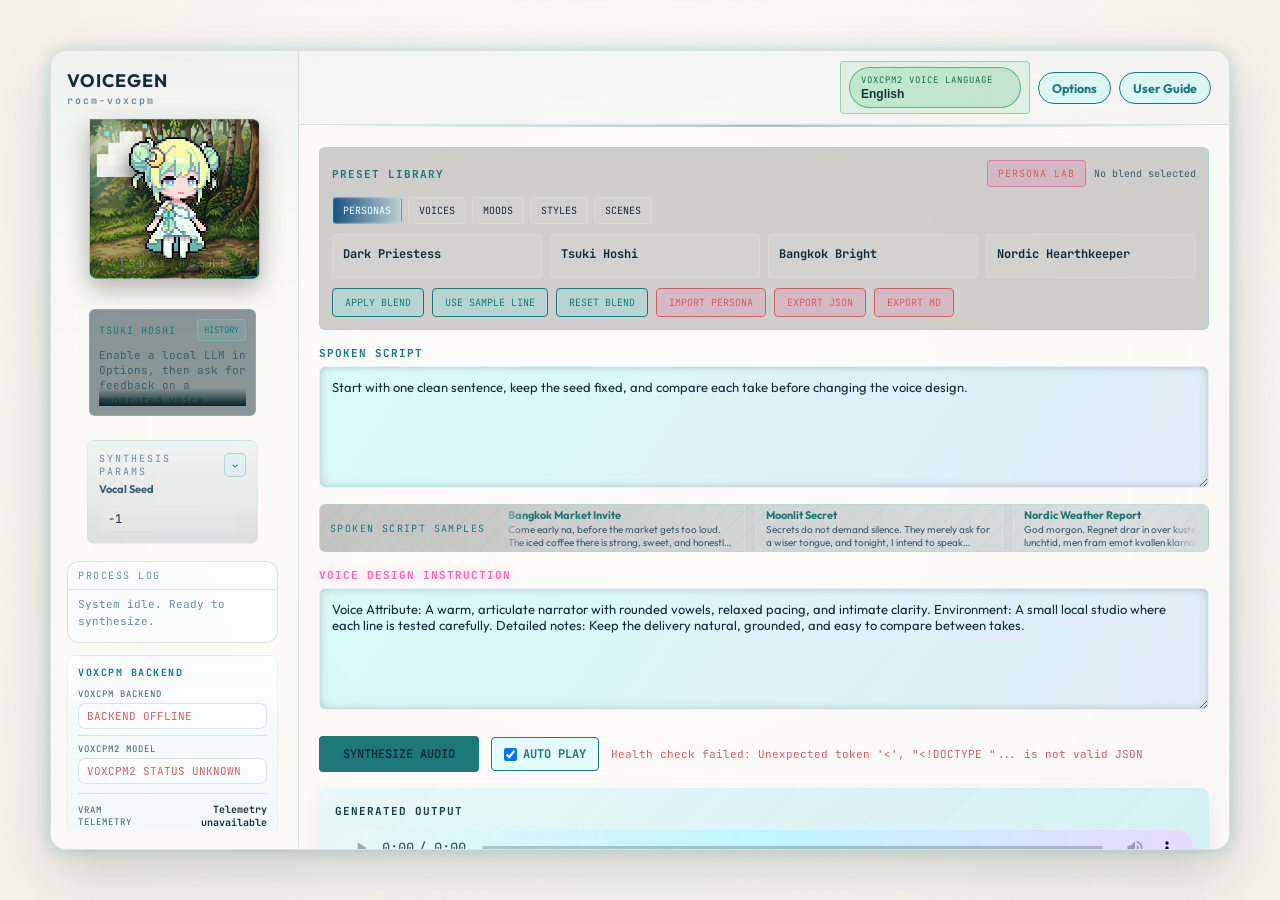
==== app/index.html @ 6ed49267 "Set VoiceGen timesteps default to eight" ====
<!DOCTYPE html>
<html lang="en">
<head>
  <meta charset="UTF-8" />
  <meta name="viewport" content="width=device-width, initial-scale=1.0" />
  <title>VoiceGen (rocm-voxcpm)</title>
  <meta name="description" content="ROCm-powered VoxCPM2 voice generation for AMD GPU users." />
  <script>
    if (window.location.protocol === 'file:') {
      document.documentElement.dataset.voicegenDirectFile = 'true';
    }
  </script>
  <link rel="icon" type="image/png" href="_frontend/assets/img/waifuvoice-favicon.png" />
  <link rel="stylesheet" href="_frontend/css/css/design-system.css" />
  <link rel="stylesheet" href="_frontend/css/css/shape-library.css" />
  <link rel="stylesheet" href="_frontend/css/css/cockpit.css" />
  <style>
    /* Specific tweaks for Voice Forge layout inside Cockpit */
    .browser-preview-warning {
      display: none;
      position: fixed;
      top: 16px;
      left: 50%;
      z-index: 10000;
      width: min(620px, calc(100vw - 32px));
      transform: translateX(-50%);
      border: 1px solid #31c7da;
      border-radius: 6px;
      background: rgba(247, 253, 255, 0.97);
      box-shadow: 0 16px 40px rgba(24, 51, 58, 0.22);
      color: #18333a;
      padding: 16px 18px;
      font-family: var(--font-body);
    }
    html[data-voicegen-direct-file="true"] .browser-preview-warning { display: block; }
    .browser-preview-warning .preview-label {
      color: #147790;
      font-family: var(--font-mono);
      font-size: 11px;
      font-weight: 700;
      letter-spacing: 1px;
      text-transform: uppercase;
    }
    .browser-preview-warning h1 { margin: 5px 0 7px; font-size: 20px; letter-spacing: 0; }
    .browser-preview-warning p { margin: 0; font-size: 13px; line-height: 1.5; }
    .browser-preview-warning code {
      display: block;
      margin-top: 10px;
      border: 1px solid #b8dfe4;
      border-radius: 4px;
      background: #e7f5f7;
      color: #18333a;
      padding: 9px 10px;
      font-family: var(--font-mono);
      overflow-wrap: anywhere;
    }
    .chat-feed { padding: 20px; display: flex; flex-direction: column; gap: 16px; overflow-y: auto; flex: 1; }
    .input-group { display: flex; flex-direction: column; gap: 6px; }
    .input-group label { color: var(--accent-cyan); font-family: var(--font-mono); font-size: 11px; text-transform: uppercase; font-weight: bold; letter-spacing: 1px;}
    @keyframes rgbSparkle {
      0% { background-position: 0% 50%; }
      50% { background-position: 100% 50%; }
      100% { background-position: 0% 50%; }
    }
    
    .input-group textarea, .input-group input[type="text"], input[type="file"], .top-select {
      background: linear-gradient(124deg, rgba(0,255,255,0.14), rgba(81,121,255,0.14), rgba(178,95,255,0.14), rgba(0,210,170,0.12));
      background-size: 400% 400%;
      animation: rgbSparkle 20s ease infinite;
      border: 1px solid rgba(255, 255, 255, 0.2);
      color: var(--text-white);
      padding: 12px;
      font-family: var(--font-body);
      font-size: 13px;
      border-radius: 6px;
      outline: none;
      resize: vertical;
      transition: all 0.3s ease;
      box-shadow: inset 0 0 10px rgba(0,0,0,0.2);
    }
    .input-group textarea:focus, .input-group input[type="text"]:focus, input[type="file"]:focus, .top-select:focus {
      border-color: rgba(255, 255, 255, 0.6);
      box-shadow: 0 0 15px rgba(178, 95, 255, 0.34), inset 0 0 10px rgba(0, 255, 255, 0.2);
      background: linear-gradient(124deg, rgba(0,255,255,0.22), rgba(81,121,255,0.22), rgba(178,95,255,0.22), rgba(0,210,170,0.2));
      background-size: 400% 400%;
    }
    .voice-design-label { color: #ff69b4 !important; text-shadow: 0 0 8px rgba(255,105,180,0.4); }
    .voice-design-input:focus { border-color: #ff69b4 !important; box-shadow: 0 0 20px rgba(255, 105, 180, 0.5) !important; }
    body.prompt-text-large #text-input,
    body.prompt-text-large #voice-input {
      font-size: 19.5px;
      line-height: 1.45;
    }
    
    .action-row { display: flex; gap: 12px; margin-top: 10px; align-items: center; }
    .action-row button {
      padding: 10px 24px; font-family: var(--font-mono); font-weight: bold; font-size: 12px;
      border-radius: 4px; cursor: pointer; transition: all 0.2s; text-transform: uppercase;
    }
    html, body {
      scrollbar-color: rgba(49, 199, 218, 0.85) rgba(255, 255, 255, 0.45);
      scrollbar-width: thin;
    }
    body::-webkit-scrollbar { width: 12px; }
    body::-webkit-scrollbar-track {
      background: rgba(255,255,255,0.45);
      border-radius: 999px;
    }
    body::-webkit-scrollbar-thumb {
      background: linear-gradient(180deg, #b8f7ff, #31c7da);
      border-radius: 999px;
      border: 0;
      box-shadow: none;
    }
    .cockpit-sidebar {
      scrollbar-color: rgba(49, 199, 218, 0.85) rgba(211, 245, 250, 0.24);
      scrollbar-width: thin;
      overflow: hidden;
    }
    .sidebar-scroll-region {
      display: flex;
      flex: 1;
      min-height: 0;
      flex-direction: column;
      gap: 12px;
      overflow-y: auto;
      padding: 2px 4px 2px 0;
      scrollbar-color: rgba(49, 199, 218, 0.85) rgba(211, 245, 250, 0.24);
      scrollbar-width: thin;
    }
    .sidebar-scroll-region::-webkit-scrollbar { width: 12px; }
    .sidebar-scroll-region::-webkit-scrollbar-track {
      background: linear-gradient(180deg, rgba(211,245,250,0.3), rgba(129,236,236,0.08));
      border-left: 1px solid rgba(129,236,236,0.18);
      border-radius: 999px;
    }
    .sidebar-scroll-region::-webkit-scrollbar-thumb {
      background: linear-gradient(180deg, #b8f7ff, #31c7da 45%, #147790);
      border: 2px solid rgba(245,253,255,0.86);
      border-radius: 999px;
      box-shadow: inset 0 0 0 1px rgba(20,119,144,0.18), 0 0 10px rgba(49,199,218,0.26);
    }
    .sidebar-scroll-region::-webkit-scrollbar-button:single-button {
      display: block;
      height: 13px;
      border-radius: 8px;
      background: linear-gradient(180deg, rgba(184,247,255,0.95), rgba(49,199,218,0.86));
      border: 1px solid rgba(20,119,144,0.24);
    }
    .sidebar-scroll-region::-webkit-scrollbar-button:single-button:vertical:decrement {
      background:
        linear-gradient(45deg, transparent 0 40%, #147790 40% 60%, transparent 60%),
        linear-gradient(180deg, rgba(184,247,255,0.95), rgba(49,199,218,0.86));
    }
    .sidebar-scroll-region::-webkit-scrollbar-button:single-button:vertical:increment {
      background:
        linear-gradient(135deg, transparent 0 40%, #147790 40% 60%, transparent 60%),
        linear-gradient(180deg, rgba(184,247,255,0.95), rgba(49,199,218,0.86));
    }
    #generate-btn { background: var(--accent-cyan); color: var(--bg-darker); border: none; }
    #generate-btn:hover { background: var(--text-white); box-shadow: 0 0 10px var(--accent-cyan); }
    #generate-btn:disabled { opacity: 0.5; cursor: not-allowed; }
    
    .clone-action {
      border-color: rgba(216, 105, 161, 0.9) !important;
      color: #be5b5b !important;
      background: #ffd8ea !important;
      opacity: 0.95;
      box-shadow: 0 0 12px rgba(240,154,199,0.1);
    }
    .clone-action:hover,
    .clone-action:focus-visible,
    .clone-action.active {
      border-color: rgba(216, 105, 161, 0.9) !important;
      color: #be5b5b !important;
      background: #ffd8ea !important;
      opacity: 0.95;
      box-shadow: 0 0 12px rgba(240,154,199,0.1);
    }
    .clone-action.active,
    .clone-action.active:hover,
    .clone-action.active:focus-visible {
      border-color: rgba(204, 88, 146, 0.95) !important;
      color: #aa4f77 !important;
      background: #f0a4cb !important;
      opacity: 1;
      box-shadow: 0 0 16px rgba(240,154,199,0.18);
    }

    .output-box {
      margin-top: auto;
      border: 0;
      border-radius: 8px;
      padding: 16px;
      background:
        linear-gradient(135deg, rgba(232,248,250,0.9), rgba(196,235,241,0.72)),
        linear-gradient(90deg, rgba(20,119,144,0.08), rgba(0,210,170,0.07));
      box-shadow: 0 10px 24px rgba(20,44,56,0.08);
    }
    .output-box h3 { color: #153e47; font-family: var(--font-mono); font-size: 11px; margin-bottom: 12px; text-transform: uppercase; letter-spacing: 1px;}
    audio {
      position: relative;
      z-index: 1;
      width: 100%;
      height: 36px;
      outline: none;
      border-radius: 6px;
      background: transparent;
      display: block;
      margin-bottom: 12px;
      border: 0;
      box-shadow: none;
    }
    audio::-webkit-media-controls-panel {
      background:
        linear-gradient(90deg, rgba(232,248,250,0.96), rgba(184,247,255,0.86) 50%, rgba(229,216,255,0.82) 100%),
        linear-gradient(135deg, rgba(49,199,218,0.1), rgba(178,95,255,0.08));
      border-radius: 6px;
    }
    audio::-webkit-media-controls-play-button,
    audio::-webkit-media-controls-mute-button {
      filter: hue-rotate(135deg) saturate(1.25);
    }
    audio::-webkit-media-controls-current-time-display,
    audio::-webkit-media-controls-time-remaining-display {
      color: #18333a;
      text-shadow: none;
      font-family: var(--font-mono);
    }

    .top-controls { display:flex; gap:8px; align-items:center; flex-wrap:wrap; }
    .top-control { display:flex; align-items:center; gap:6px; border:1px solid rgba(255,255,255,0.14); background:rgba(255,255,255,0.06); border-radius:4px; padding:5px 8px; }
    .top-control label { font-family:var(--font-mono); font-size:10px; color:var(--text-muted); text-transform:uppercase; letter-spacing:1px; }
    .top-select { min-width:118px; max-width:160px; padding:6px 8px; font-size:11px; border-radius:4px; animation:none; background:rgba(0,0,0,0.26); cursor:pointer; }
    .voice-language-control { background:rgba(71, 185, 116, 0.12); border-color:rgba(47, 155, 91, 0.38); }
    .voice-language-button { display:grid; gap:1px; min-width:172px; border:1px solid rgba(47, 155, 91, 0.68); background:linear-gradient(135deg, rgba(97, 218, 137, 0.28), rgba(41, 153, 85, 0.14)); color:#18333a; border-radius:999px; padding:6px 11px; cursor:pointer; text-align:left; animation:voiceLanguageInvitation 2.4s cubic-bezier(0.2, 0, 0, 1) 3 both; }
    .voice-language-button span { font-family:var(--font-mono); font-size:9px; color:#167241; text-transform:uppercase; letter-spacing:1px; }
    .voice-language-button strong { font-size:12px; letter-spacing:0; }
    .voice-language-button:hover, .voice-language-button:focus-visible { border-color:#167241; background:linear-gradient(135deg, rgba(97, 218, 137, 0.42), rgba(41, 153, 85, 0.22)); box-shadow:0 0 0 3px rgba(71, 185, 116, 0.22); outline:none; }
    @keyframes voiceLanguageInvitation {
      0%, 100% { box-shadow:0 0 0 0 rgba(71, 185, 116, 0); transform:translateY(0); }
      45% { box-shadow:0 0 0 5px rgba(71, 185, 116, 0.18); transform:translateY(-1px); }
    }
    @media (prefers-reduced-motion: reduce) { .voice-language-button { animation:none; } }
    .top-action { border:1px solid var(--accent-cyan); background:rgba(0,255,255,0.1); color:var(--accent-cyan); border-radius:4px; padding:8px 10px; font-family:var(--font-mono); font-size:10px; text-transform:uppercase; cursor:pointer; font-weight:bold; }
    .top-action.active { border-color:var(--accent-pink); color:var(--accent-pink); background:rgba(255,0,128,0.12); }

    /* Segmented Toggle Styles */
    .mode-toggle { display: flex; background: rgba(0,0,0,0.3); border-radius: 20px; padding: 4px; margin-bottom: 12px; border: 1px solid rgba(0,255,255,0.1); position: relative; }
    .mode-btn { flex: 1; text-align: center; padding: 8px 0; cursor: pointer; color: var(--text-muted); font-family: var(--font-mono); font-size: 11px; text-transform: uppercase; letter-spacing: 1px; transition: color 0.3s; z-index: 2; border: none; background: transparent; }
    .mode-btn.active { color: var(--bg-darker); font-weight: bold; }
    .toggle-pill { position: absolute; top: 4px; bottom: 4px; left: 4px; width: calc(50% - 6px); background: linear-gradient(90deg, var(--accent-cyan), var(--accent-pink)); border-radius: 16px; transition: transform 0.4s cubic-bezier(0.25, 1, 0.5, 1); z-index: 1; box-shadow: 0 0 10px rgba(0,255,255,0.4); }

    .upload-tools-panel {
      display:none;
      border:1px solid rgba(255,255,255,0.12);
      background:rgba(0,0,0,0.18);
      border-radius:6px;
      padding:12px;
      gap:10px;
    }
    .upload-tools-panel.active { display:grid; }
    .upload-tools-note { font-family:var(--font-mono); font-size:10px; color:var(--text-muted); line-height:1.4; }

    /* Sliding Viewport Styles */
    .slider-viewport { overflow: hidden; position: relative; width: 100%; border-radius: 6px; padding: 4px 0; }
    .slider-track { display: flex; width: 200%; transition: transform 0.5s cubic-bezier(0.25, 1, 0.5, 1); }
    .slider-pane { width: 50%; padding: 0 4px; flex-shrink: 0; opacity: 0; transition: opacity 0.4s; }
    .slider-pane.active-pane { opacity: 1; pointer-events: auto; }
    .slider-pane:not(.active-pane) { pointer-events: none; }

    .preset-library {
      border: 1px solid rgba(0,255,255,0.18);
      background: rgba(0,0,0,0.18);
      border-radius: 6px;
      padding: 12px;
      display: grid;
      gap: 10px;
    }
    .preset-library-head { display:flex; align-items:center; gap:10px; justify-content:space-between; }
    .preset-library-title { font-family:var(--font-mono); font-size:11px; color:var(--accent-cyan); text-transform:uppercase; letter-spacing:1px; font-weight:bold; }
    .preset-active-blend { font-family:var(--font-mono); font-size:10px; color:var(--text-muted); overflow:hidden; text-overflow:ellipsis; white-space:nowrap; }
    .persona-lab-launch {
      border: 1px solid rgba(255,0,128,0.32);
      background: rgba(255,0,128,0.1);
      color: var(--accent-pink);
      border-radius: 4px;
      padding: 6px 10px;
      font-family: var(--font-mono);
      font-size: 10px;
      text-transform: uppercase;
      letter-spacing: 1px;
      cursor: pointer;
      white-space: nowrap;
      transition: all 0.18s ease;
    }
    .persona-lab-launch:hover,
    .persona-lab-launch:focus-visible {
      background: rgba(255,0,128,0.16);
      box-shadow: 0 0 0 2px rgba(255,0,128,0.08);
    }
    .preset-tabs { display:flex; flex-wrap:wrap; gap:6px; }
    .preset-tab, .preset-card, .history-action {
      border:1px solid rgba(255,255,255,0.16);
      background:rgba(255,255,255,0.07);
      color:var(--text-white);
      border-radius:4px;
      cursor:pointer;
      font-family:var(--font-mono);
      transition:all 0.18s ease;
    }
    .preset-tab { padding:6px 10px; font-size:10px; text-transform:uppercase; }
    .preset-tab.active, .preset-card.active { border-color:var(--accent-cyan); background:rgba(0,255,255,0.16); color:var(--accent-cyan); }
    .preset-tab[data-tab="personas"] {
      background: linear-gradient(90deg, rgba(78,88,96,0.96), rgba(131,140,147,0.9));
      color: #eef8ff;
      border-color: rgba(129,236,236,0.18);
    }
    .preset-tab[data-tab="personas"]:hover,
    .preset-tab[data-tab="personas"]:focus-visible {
      border-color: rgba(129,236,236,0.34);
      background: linear-gradient(90deg, rgba(90,102,111,0.98), rgba(154,163,170,0.94));
    }
    .preset-tab[data-tab="personas"].active {
      background: linear-gradient(90deg, rgba(21,78,126,0.98), rgba(123,220,242,0.22));
      color: #effcff;
      border-color: rgba(129,236,236,0.52);
      box-shadow: inset 0 0 0 1px rgba(255,255,255,0.12);
    }
    .preset-grid { display:grid; grid-template-columns:repeat(auto-fit, minmax(145px, 1fr)); gap:8px; }
    .preset-card { padding:9px; text-align:left; min-height:70px; }
    .preset-card strong { display:block; font-size:12px; margin-bottom:5px; color:var(--text-white); }
    .preset-card span { display:block; font-size:10px; line-height:1.35; color:var(--text-muted); }
    .preset-grid.persona-compact { grid-template-columns:repeat(auto-fit, minmax(120px, 1fr)); }
    .preset-grid.persona-compact .preset-card { min-height:44px; padding:8px 10px; }
    .preset-grid.persona-compact .preset-card span { display:none; }
    .preset-actions { display:flex; gap:8px; flex-wrap:wrap; }
    .preset-actions button { padding:7px 12px; border-radius:4px; border:1px solid var(--accent-cyan); background:rgba(0,255,255,0.12); color:var(--accent-cyan); font-family:var(--font-mono); font-size:10px; cursor:pointer; text-transform:uppercase; }
    .preset-actions button.persona-action { border-color:var(--accent-pink); background:rgba(255,0,128,0.1); color:var(--accent-pink); }
    .consent-panel {
      display:none;
      border:1px solid rgba(255,0,128,0.32);
      background:rgba(255,0,128,0.08);
      border-radius:6px;
      padding:10px 12px;
      color:var(--text-white);
      font-size:12px;
      line-height:1.45;
    }
    .consent-panel.active { display:block; }
    .consent-panel label { display:flex; gap:8px; align-items:flex-start; font-family:var(--font-mono); font-size:11px; color:var(--text-white); }
    .history-panel {
      margin-top:15px;
      border-top:1px solid rgba(20,119,144,0.18);
      padding-top:15px;
      display:grid;
      gap:9px;
      background: transparent;
    }
    .history-head { display:flex; align-items:center; justify-content:space-between; gap:10px; }
    .history-title { font-family:var(--font-mono); font-size:10px; color:#23616b; text-transform:uppercase; letter-spacing:1px; }
    .history-list { display:grid; gap:8px; max-height:260px; overflow:auto; padding-right:4px; }
    .history-list {
      scrollbar-color: auto;
      scrollbar-width: auto;
    }
    .history-list::-webkit-scrollbar { width:10px; }
    .history-list::-webkit-scrollbar-track {
      background:linear-gradient(180deg, rgba(207,247,250,0.78), rgba(197,244,249,0.38));
      border-radius:999px;
      box-shadow:inset 0 0 0 1px rgba(129,236,236,0.16);
    }
    .history-list::-webkit-scrollbar-thumb {
      background:
        linear-gradient(180deg, #dfffff 0%, #7eefff 17%, #72d9ff 35%, #b7aaff 54%, #74dff0 74%, #1599ac 100%);
      border:1px solid rgba(246,253,255,0.96);
      border-radius:999px;
      box-shadow:
        inset 0 0 0 1px rgba(20,119,144,0.14),
        inset -1px 0 2px rgba(20,119,144,0.18),
        0 1px 4px rgba(20,119,144,0.26);
    }
    .history-item {
      border:1px solid rgba(20,119,144,0.18);
      background:rgba(248,253,255,0.7);
      border-radius:6px;
      padding:8px;
      display:grid;
      gap:6px;
      box-shadow: inset 0 0 0 1px rgba(255,255,255,0.36);
    }
    .history-top { display:grid; grid-template-columns:1fr auto; gap:8px; align-items:start; }
    .history-name { font-family:var(--font-mono); font-size:11px; color:#18333a; overflow:hidden; text-overflow:ellipsis; white-space:nowrap; }
    .history-meta { font-family:var(--font-mono); font-size:10px; color:#456b72; }
    .history-actions { display:flex; gap:6px; flex-wrap:wrap; }
    .history-action { padding:5px 8px; font-size:10px; color:#147790; border-color:rgba(20,119,144,0.24); background:rgba(255,255,255,0.58); }
    .waveform { width:100%; height:30px; background:rgba(20,119,144,0.08); border-radius:4px; display:block; }
    .empty-history { font-family:var(--font-mono); font-size:11px; color:#456b72; padding:8px; border:1px dashed rgba(20,119,144,0.2); border-radius:4px; background:rgba(255,255,255,0.48); }
    .tsuki-dialogue-panel {
      margin: 8px 22px 12px;
      border: 1px solid rgba(129,236,236,0.24);
      background: rgba(0, 31, 38, 0.46);
      border-radius: 6px;
      padding: 9px;
      display: grid;
      gap: 7px;
    }
    .tsuki-dialogue-head { display:flex; align-items:center; justify-content:space-between; gap:8px; }
    .tsuki-dialogue-title { font-family:var(--font-mono); font-size:10px; color:var(--accent-cyan); text-transform:uppercase; letter-spacing:1px; }
    .tsuki-dialogue-actions { display:flex; gap:6px; }
    .tsuki-dialogue-btn { border:1px solid rgba(129,236,236,0.25); background:rgba(129,236,236,0.08); color:var(--accent-cyan); border-radius:4px; padding:4px 6px; font-family:var(--font-mono); font-size:9px; cursor:pointer; text-transform:uppercase; }
    .tsuki-dialogue-text {
      min-height: 42px;
      max-height: 58px;
      overflow: hidden;
      color: var(--text-white);
      font-size: 11px;
      line-height: 1.35;
      cursor: pointer;
      position: relative;
    }
    .tsuki-dialogue-text::after {
      content:"";
      position:absolute;
      left:0; right:0; bottom:0;
      height:18px;
      background:linear-gradient(transparent, rgba(0,31,38,0.96));
      pointer-events:none;
    }
    .tsuki-dialogue-empty { color:var(--text-muted); font-family:var(--font-mono); }
    .modal-overlay {
      position: fixed;
      inset: 0;
      background: rgba(11, 34, 38, 0.36);
      z-index: 200;
      display: none;
      align-items: center;
      justify-content: center;
      padding: 22px;
    }
    .modal-overlay.active { display:flex; }
    .modal-card {
      width: min(680px, 94vw);
      max-height: 82vh;
      overflow: auto;
      border: 1px solid rgba(129,236,236,0.32);
      border-radius: 8px;
      background:
        linear-gradient(135deg, rgba(238,250,255,0.94), rgba(213,243,246,0.92)),
        repeating-linear-gradient(135deg, rgba(20,119,144,0.08) 0 2px, transparent 2px 18px);
      color: #16383f;
      box-shadow: 0 22px 70px rgba(3,25,29,0.28);
      padding: 18px;
      display:grid;
      gap:12px;
    }
    .modal-head { display:flex; align-items:center; justify-content:space-between; gap:12px; }
    .modal-head h2 { margin:0; font-family:var(--font-mono); color:var(--accent-cyan); font-size:14px; text-transform:uppercase; }
    .modal-close { border:1px solid rgba(20,119,144,0.24); background:rgba(255,255,255,0.64); color:#147790; border-radius:4px; cursor:pointer; padding:5px 8px; }
    .options-grid { display:grid; gap:10px; }
    .options-grid label { display:grid; gap:5px; font-family:var(--font-mono); color:#2b5b65; font-size:10px; text-transform:uppercase; }
    .options-grid input, .options-grid select {
      border: 1px solid rgba(129,236,236,0.24);
      background: rgba(255,255,255,0.78);
      color: #18333a;
      border-radius: 4px;
      padding: 8px;
      font-size: 12px;
    }
    .llm-options-fields {
      display:grid;
      gap:10px;
      padding:10px;
      border:1px solid rgba(20,119,144,0.16);
      border-radius:6px;
      background:rgba(255,255,255,0.38);
    }
    .llm-options-fields[hidden] { display:none; }
    .options-help { color:#335e66; font-size:12px; line-height:1.45; }
    .dialogue-history-list { display:grid; gap:8px; }
    .dialogue-history-item { border:1px solid rgba(20,119,144,0.18); background:rgba(255,255,255,0.62); color:#18333a; border-radius:4px; padding:8px; text-align:left; cursor:pointer; }
    .dialogue-history-item strong { display:block; font-family:var(--font-mono); font-size:10px; color:var(--accent-cyan); margin-bottom:4px; }
    .language-grid { display:grid; grid-template-columns:repeat(auto-fit, minmax(150px, 1fr)); gap:8px; }
    .language-option { border:1px solid rgba(20,119,144,0.18); background:rgba(255,255,255,0.62); color:#18333a; border-radius:5px; padding:8px; text-align:left; cursor:pointer; font-family:var(--font-mono); font-size:11px; transition:all 0.16s ease; }
    .language-option:hover, .language-option.active { border-color:#147790; color:#147790; background:rgba(255,255,255,0.9); box-shadow:0 0 0 2px rgba(129,236,236,0.18); }
    .language-option small { display:block; margin-top:3px; color:#5b767c; font-size:9px; }
    .persona-lab-modal .modal-card {
      width: min(1160px, 96vw);
      max-height: 88vh;
    }
    .persona-lab-layout {
      display: grid;
      grid-template-columns: minmax(0, 1.05fr) minmax(300px, 0.95fr);
      gap: 14px;
      align-items: start;
    }
    .persona-lab-column {
      border: 1px solid rgba(129,236,236,0.22);
      border-radius: 6px;
      background:
        linear-gradient(180deg, rgba(255,255,255,0.82), rgba(232,248,250,0.74)),
        linear-gradient(90deg, rgba(20,119,144,0.05), rgba(255,0,128,0.04));
      padding: 12px;
      display: grid;
      gap: 12px;
      min-width: 0;
    }
    .persona-lab-section {
      display:grid;
      gap:8px;
      padding:10px;
      border:1px solid rgba(129,236,236,0.14);
      background: rgba(255,255,255,0.52);
      border-radius: 6px;
    }
    .persona-lab-section-head {
      display:flex;
      align-items:center;
      justify-content:space-between;
      gap:8px;
      font-family:var(--font-mono);
      font-size:10px;
      text-transform:uppercase;
      letter-spacing:1px;
      color:#2b5b65;
    }
    .persona-lab-section-meta { color:#53747b; font-size:9px; letter-spacing:0; text-transform:none; }
    .persona-lab-picker {
      display:grid;
      gap:6px;
      max-height:160px;
      overflow:auto;
      padding-right:4px;
    }
    .persona-lab-picker::-webkit-scrollbar { width:8px; }
    .persona-lab-picker::-webkit-scrollbar-track { background:rgba(255,255,255,0.54); border-radius:999px; }
    .persona-lab-picker::-webkit-scrollbar-thumb { background:linear-gradient(180deg, #b8f7ff, #31c7da); border-radius:999px; }
    .persona-lab-persona {
      border:1px solid rgba(20,119,144,0.16);
      background:rgba(255,255,255,0.62);
      color:#18333a;
      border-radius:4px;
      padding:7px 9px;
      text-align:left;
      cursor:pointer;
      font-family:var(--font-mono);
      transition:all 0.16s ease;
    }
    .persona-lab-persona:hover,
    .persona-lab-persona:focus-visible {
      border-color:#147790;
      background:rgba(255,255,255,0.9);
      box-shadow:0 0 0 2px rgba(129,236,236,0.14);
    }
    .persona-lab-persona.active {
      border-color: var(--accent-cyan);
      background: linear-gradient(90deg, rgba(0,160,188,0.16), rgba(129,236,236,0.16));
      color:#11606d;
    }
    .persona-lab-persona strong {
      display:block;
      font-size:11px;
      line-height:1.2;
      color:inherit;
    }
    .persona-lab-fields { display:grid; gap:10px; }
    .persona-lab-split { display:grid; grid-template-columns:repeat(2, minmax(0, 1fr)); gap:10px; }
    .persona-lab-field {
      display:grid;
      gap:5px;
      font-family:var(--font-mono);
      color:#2b5b65;
      font-size:10px;
      text-transform:uppercase;
      letter-spacing:1px;
    }
    .persona-lab-field input,
    .persona-lab-field textarea,
    .persona-lab-field select {
      border: 1px solid rgba(129,236,236,0.24);
      background: rgba(255,255,255,0.82);
      color: #18333a;
      border-radius: 4px;
      padding: 8px 9px;
      font-size: 12px;
      font-family: var(--font-body);
      min-width: 0;
    }
    .persona-lab-field textarea {
      resize: vertical;
      min-height: 72px;
      line-height: 1.45;
    }
    .persona-lab-field small {
      font-size: 9px;
      text-transform: none;
      letter-spacing: 0;
      color: #53747b;
      line-height: 1.35;
    }
    .persona-lab-footer { display:flex; flex-wrap:wrap; gap:8px; }
    .persona-lab-footer button { padding:7px 12px; border-radius:4px; border:1px solid var(--accent-cyan); background:rgba(0,255,255,0.12); color:var(--accent-cyan); font-family:var(--font-mono); font-size:10px; cursor:pointer; text-transform:uppercase; }
    .persona-lab-footer button.persona-action { border-color:var(--accent-pink); background:rgba(255,0,128,0.1); color:var(--accent-pink); }
    .persona-lab-help { color:#335e66; font-size:12px; line-height:1.45; }
    .persona-lab-status { font-family:var(--font-mono); font-size:10px; color:var(--accent-cyan); text-transform:uppercase; letter-spacing:1px; }
    .persona-lab-preview { display:grid; gap:12px; min-width:0; }
    .persona-lab-preview-card {
      border: 1px solid rgba(129,236,236,0.22);
      border-radius: 6px;
      background:
        linear-gradient(135deg, rgba(238,250,255,0.94), rgba(213,243,246,0.92)),
        repeating-linear-gradient(135deg, rgba(20,119,144,0.06) 0 2px, transparent 2px 18px);
      color: #16383f;
      padding: 12px;
      display:grid;
      gap:10px;
      box-shadow: inset 0 0 0 1px rgba(255,255,255,0.34);
    }
    .persona-lab-preview-head { display:flex; align-items:flex-start; justify-content:space-between; gap:10px; }
    .persona-lab-preview-title { font-family:var(--font-mono); font-size:14px; color:var(--accent-cyan); text-transform:uppercase; letter-spacing:1px; font-weight:bold; }
    .persona-lab-preview-label { font-family:var(--font-mono); font-size:10px; color:#4d7178; text-transform:uppercase; letter-spacing:1px; margin-top:2px; }
    .persona-lab-chip-row { display:flex; flex-wrap:wrap; gap:6px; justify-content:flex-end; }
    .persona-lab-chip {
      border:1px solid rgba(20,119,144,0.18);
      background:rgba(255,255,255,0.62);
      color:#18333a;
      border-radius:999px;
      padding:4px 8px;
      font-family:var(--font-mono);
      font-size:9px;
      text-transform:uppercase;
      letter-spacing:1px;
    }
    .persona-lab-preview-section {
      display:grid;
      gap:4px;
      padding-top:8px;
      border-top: 1px solid rgba(20,119,144,0.12);
    }
    .persona-lab-preview-section strong {
      font-family:var(--font-mono);
      font-size:10px;
      color:#23616b;
      text-transform:uppercase;
      letter-spacing:1px;
    }
    .persona-lab-preview-section div {
      font-size:12px;
      line-height:1.45;
      color:#18333a;
      white-space:pre-wrap;
    }
    .persona-lab-markdown {
      margin:0;
      border:1px solid rgba(20,119,144,0.18);
      background:rgba(255,255,255,0.64);
      border-radius:6px;
      padding:10px;
      font-size:11px;
      line-height:1.5;
      color:#18333a;
      white-space:pre-wrap;
      max-height: 290px;
      overflow:auto;
    }
    @media (max-width: 980px) {
      .persona-lab-layout { grid-template-columns: 1fr; }
      .persona-lab-split { grid-template-columns: 1fr; }
      .persona-lab-preview-head { flex-direction:column; }
      .persona-lab-chip-row { justify-content:flex-start; }
    }
    .proc-log {
      margin-top:0;
      min-height:82px;
      max-height:126px;
      background:rgba(248,253,255,0.62);
      flex: 0 0 auto;
    }
    .runtime-panel {
      border: 1px solid rgba(129,236,236,0.2);
      border-radius: 8px;
      background:
        linear-gradient(180deg, rgba(255,255,255,0.68), rgba(211,245,250,0.42)),
        rgba(20,119,144,0.04);
      padding: 10px;
      display: grid;
      gap: 9px;
      box-shadow: inset 0 0 0 1px rgba(255,255,255,0.3);
    }
    .runtime-title {
      font-family:var(--font-mono);
      font-size:10px;
      color:#147790;
      text-transform:uppercase;
      letter-spacing:1.5px;
      font-weight:bold;
    }
    .proc-status-grid { display:grid; gap:6px; margin-top:0; }
    .proc-status-card { display:grid; gap:3px; border-top:1px solid rgba(20,119,144,0.16); padding-top:7px; }
    .proc-status-card:first-child { border-top:0; padding-top:0; }
    .proc-status-label { font-family:var(--font-mono); font-size:9px; color:var(--text-muted); text-transform:uppercase; letter-spacing:1px; }
    .vram-panel {
      display:grid;
      gap:7px;
      border-top:1px solid rgba(20,119,144,0.16);
      padding-top:9px;
    }
    .vram-panel.is-hidden { display:none; }
    .vram-row { display:flex; justify-content:space-between; gap:8px; align-items:center; }
    .vram-label { font-family:var(--font-mono); font-size:9px; color:var(--text-muted); text-transform:uppercase; letter-spacing:1px; }
    .vram-summary { font-family:var(--font-mono); font-size:10px; color:#18333a; text-align:right; }
    .vram-meter { height:8px; border-radius:999px; background:rgba(20,119,144,0.11); overflow:hidden; border:1px solid rgba(20,119,144,0.12); }
    .vram-meter span { display:block; height:100%; width:0%; background:linear-gradient(90deg, #31c7da, #b25fff); transition:width .25s ease; }
    .vram-details, .vram-cooldown-status { color:#456b72; font-family:var(--font-mono); font-size:9px; line-height:1.35; }
    .vram-action {
      border:1px solid rgba(20,119,144,0.32);
      background:rgba(129,236,236,0.16);
      color:#147790;
      border-radius:5px;
      padding:7px 9px;
      font-family:var(--font-mono);
      font-size:10px;
      text-transform:uppercase;
      cursor:pointer;
      font-weight:bold;
    }
    .vram-action:hover { background:rgba(129,236,236,0.28); box-shadow:0 0 12px rgba(49,199,218,0.18); }
    .vram-action:disabled { opacity:.55; cursor:not-allowed; }
    #seed-input {
      font-size: 12px;
      padding-top: 4px;
      padding-bottom: 4px;
    }
    .inference-panel.is-collapsed .inference-extra { display:none; }
    .inference-panel.is-collapsed .inference-scroll { max-height: none; overflow: visible; }
    .inference-extra { display:grid; gap:10px; }
    .inference-panel-head { margin-top:0; display:flex; justify-content:space-between; align-items:center; gap:8px; }
    .inference-toggle {
      width:24px;
      height:24px;
      border:1px solid rgba(20,119,144,0.24);
      background:rgba(129,236,236,0.12);
      color:#147790;
      border-radius:5px;
      cursor:pointer;
      font-family:var(--font-mono);
      font-size:13px;
      line-height:1;
      display:grid;
      place-items:center;
    }
    .inference-panel.is-collapsed .inference-toggle { transform: rotate(180deg); }
    .app-footer {
      display:flex;
      align-items:center;
      justify-content:flex-end;
      gap:10px;
      padding:2px 2px 0;
      font-family:var(--font-mono);
      font-size:10px;
      color:#456b72;
      letter-spacing:.3px;
    }
    .app-trademark {
      font-family:var(--font-mono);
      font-size:10px;
      color:#456b72;
      text-align:right;
      letter-spacing:.3px;
    }
    .app-author-link {
      border:0;
      background:transparent;
      color:#147790;
      font-family:var(--font-mono);
      font-size:10px;
      letter-spacing:.3px;
      cursor:pointer;
      padding:0;
      text-decoration:underline;
      text-underline-offset:3px;
    }
    .app-author-link:hover,
    .app-author-link:focus-visible {
      color:var(--accent-pink);
      outline:none;
    }
    .author-link-grid {
      display:flex;
      flex-wrap:wrap;
      gap:8px;
    }
    .author-link-grid a {
      border:1px solid rgba(20,119,144,0.24);
      background:rgba(255,255,255,0.62);
      color:#147790;
      border-radius:4px;
      padding:7px 9px;
      font-family:var(--font-mono);
      font-size:10px;
      text-transform:uppercase;
      text-decoration:none;
    }
    .author-link-grid a:hover,
    .author-link-grid a:focus-visible {
      border-color:var(--accent-pink);
      color:var(--accent-pink);
      outline:none;
    }

    /* Terminology Guide Overlay */
    .term-guide-overlay {
      position: absolute; top: 0; left: 0; right: 0; bottom: 0;
      background: linear-gradient(135deg, rgba(255, 126, 170, 0.09) 0 1px, transparent 1px 48px),
                  linear-gradient(45deg, rgba(255, 214, 102, 0.11) 0 1px, transparent 1px 56px),
                  linear-gradient(rgba(20, 119, 144, 0.08) 1px, transparent 1px),
                  linear-gradient(90deg, rgba(20, 119, 144, 0.08) 1px, transparent 1px),
                  linear-gradient(180deg, rgba(238, 250, 255, 0.86), rgba(214, 241, 248, 0.72) 58%, rgba(255, 246, 232, 0.7));
      background-size: 100% 100%, 100% 100%, 20px 20px, 20px 20px, 100% 100%;
      z-index: 100;
      display: flex;
      flex-direction: row;
      border-radius: 6px;
      transition: opacity 0.3s ease;
      opacity: 0;
      pointer-events: none;
      padding: 20px;
      gap: 20px;
    }
    .term-guide-overlay.active { opacity: 1; pointer-events: auto; }
    .term-list { flex: 1; min-width: 200px; max-width: 250px; background: rgba(255,255,255,0.4); border-radius: 6px; padding: 10px; overflow-y: auto; border: 1px solid rgba(20, 119, 144, 0.2); }
    .term-item { padding: 10px; cursor: pointer; font-family: var(--font-mono); font-size: 11px; text-transform: uppercase; margin-bottom: 5px; border-radius: 4px; transition: background 0.2s, color 0.2s; color: #147790; font-weight: bold; border: 1px solid transparent; }
    .term-item:hover, .term-item.active { background: var(--accent-cyan); color: #fff; border-color: rgba(255,255,255,0.5); }
    .term-content { flex: 3; background: rgba(255,255,255,0.7); border-radius: 6px; padding: 20px; border: 1px solid rgba(20, 119, 144, 0.2); overflow-y: auto; color: #333; font-family: sans-serif; font-size: 14px; line-height: 1.6; position: relative;}
    .term-content h2 { color: var(--accent-pink); font-family: var(--font-mono); font-size: 18px; margin-top: 0; text-transform: uppercase; border-bottom: 1px dashed rgba(255,0,128,0.2); padding-bottom: 10px; }
    .overlay-close { position: absolute; top: 10px; right: 10px; background: var(--accent-pink); color: #fff; border: none; width: 30px; height: 30px; border-radius: 50%; cursor: pointer; font-weight: bold; z-index: 10; font-size: 16px; transition: transform 0.2s; box-shadow: 0 0 10px rgba(255,0,128,0.4); }
    .overlay-close:hover { transform: scale(1.1); }
  </style>
</head>
<body>
  <aside class="browser-preview-warning" role="alert" aria-live="polite">
    <div class="preview-label">Browser preview</div>
    <h1>Start VoiceGen first</h1>
    <p>This file is the frontend served by the VoiceGen backend. Run the launcher from the repository root:</p>
    <code>.\start_voicegen_voxcpm_wsl_rocm7.ps1</code>
  </aside>

  <svg width="0" height="0" style="position:absolute; pointer-events: none;">
    <defs>
      <g id="art-cloud">
        <g class="anim-cloud">
          <rect x="35" y="15" width="30" height="30" fill="#ffffff" opacity="0.95"/>
          <rect x="20" y="30" width="60" height="30" fill="#ffffff" opacity="0.95"/>
          <rect x="5" y="45" width="90" height="30" fill="#ffffff" opacity="0.95"/>
          <rect x="15" y="15" width="6" height="6" fill="#81ecec" class="anim-twinkle"/>
          <rect x="85" y="20" width="6" height="6" fill="#81ecec" class="anim-twinkle" style="animation-delay: 1.5s;"/>
          <rect x="65" y="5" width="6" height="6" fill="#81ecec" class="anim-twinkle" style="animation-delay: 0.7s;"/>
        </g>
      </g>
    </defs>
  </svg>

  <div class="cockpit">
    <!-- ===== Sidebar ===== -->
    <aside class="cockpit-sidebar">
      <div class="cockpit-brand">VOICEGEN<span class="sub">rocm-voxcpm</span></div>

      <!-- Angel frame: Tsuki Hoshi's resting spot in the sidebar -->
      <div class="angel-frame theme-cloud" id="angel-frame">
          <svg class="vine top-left" viewBox="0 0 100 100"><use class="theme-use" href="#art-cloud"/></svg>
          <svg class="vine top-right" viewBox="0 0 100 100"><use class="theme-use" href="#art-cloud"/></svg>
          <svg class="vine bottom-left" viewBox="0 0 100 100"><use class="theme-use" href="#art-cloud"/></svg>
          <svg class="vine bottom-right" viewBox="0 0 100 100"><use class="theme-use" href="#art-cloud"/></svg>
  
          <div class="angel-stage" id="angel-stage">
            <div class="mascot-sprite-large" id="mascot-chibi-sidebar"></div>
          </div>
          <div class="angel-frame-bg-label">✦ TSUKI HOSHI ✦</div>
          </div>

      <div class="sidebar-scroll-region" aria-label="Sidebar controls">
      <section class="tsuki-dialogue-panel" aria-label="Tsuki Hoshi Feedback">
        <div class="tsuki-dialogue-head">
          <div class="tsuki-dialogue-title">Tsuki Hoshi</div>
          <div class="tsuki-dialogue-actions">
            <button class="tsuki-dialogue-btn" id="btn-dialogue-history" type="button">History</button>
          </div>
        </div>
        <div class="tsuki-dialogue-text tsuki-dialogue-empty" id="tsuki-dialogue-text" role="button" tabindex="0">Enable a local LLM in Options, then ask for feedback on a generated voice.</div>
      </section>

      <!-- Inference Parameters (Sampling) -->
      <div class="inference-panel is-collapsed" id="inference-panel">
        <div class="side-section-title inference-panel-head">
          <span>Synthesis Params</span>
          <button class="inference-toggle" id="btn-toggle-params" type="button" aria-label="Toggle synthesis parameters" aria-expanded="false">⌃</button>
        </div>
        <div class="inference-scroll">
          <label for="seed-input" title="Set to -1 for random voice generation. Lock in a positive number to reproduce the exact same voice inflection.">Vocal Seed</label>
          <input type="number" id="seed-input" class="param-number" value="-1">

          <div class="inference-extra">
          <label>CFG Scale <span id="val-cfg">2.0</span></label>
          <input type="range" id="cfg-input" min="0.1" max="10.0" step="0.1" value="2.0">
          
          <label>Timesteps <span id="val-steps">8</span></label>
          <input type="range" id="steps-input" min="1" max="50" step="1" value="8">
          
          <label title="Higher values use more VRAM (up to 24GB+ for 8192)">Max Length <span id="val-maxlen">4096</span></label>
          <input type="range" id="maxlen-input" min="1024" max="8192" step="512" value="4096">

          <div style="display:flex; flex-direction:column; gap:8px; margin-top:16px;">
            <label class="checkbox" style="color:var(--text-white); font-family:var(--font-mono); font-size:11px; display:flex; align-items:center; gap:6px; cursor:pointer;">
              <input type="checkbox" id="denoise-input"> DENOISE AUDIO
            </label>
          </div>
          </div>
        </div>
      </div>

      <div class="proc-log">
        <div class="proc-log-head">PROCESS LOG</div>
        <div class="proc-log-feed"><span class="ln-dim" id="raw-status">System idle. Ready to synthesize.</span></div>
      </div>

      <section class="runtime-panel" aria-label="VoxCPM Backend Status">
        <div class="runtime-title">VoxCPM Backend</div>
        <div class="proc-status-grid">
          <div class="proc-status-card">
            <span class="proc-status-label">VoxCPM backend</span>
            <span id="status-pill" class="badge cyan" title="VoxCPM backend status">CHECKING...</span>
          </div>
          <div class="proc-status-card">
            <span class="proc-status-label">VoxCPM2 model</span>
            <span id="model-pill" class="badge pink" title="VoxCPM2 model state">MODEL: UNKNOWN</span>
          </div>
        </div>
        <div class="vram-panel" id="vram-panel">
          <div class="vram-row">
            <span class="vram-label">VRAM telemetry</span>
            <strong class="vram-summary" id="vram-summary">Checking...</strong>
          </div>
          <div class="vram-meter" aria-hidden="true"><span id="vram-meter-fill"></span></div>
          <div class="vram-details" id="vram-details">Waiting for backend telemetry.</div>
          <button class="vram-action" id="btn-cooldown-gpu" type="button">Cool Down GPU</button>
          <div class="vram-cooldown-status" id="vram-cooldown-status">One-shot model unload. Next synthesis reloads VoxCPM.</div>
        </div>
      </section>
      </div>
    </aside>

      <!-- ===== Main ===== -->
    <main class="cockpit-main">
      <!-- Function rail -->
      <div class="control-rail" id="control-rail">
        <div style="flex:1;"></div>
        <div class="top-control voice-language-control">
          <button id="voice-language-button" class="voice-language-button" type="button" aria-haspopup="dialog" aria-expanded="false">
            <span>VoxCPM2 Voice Language</span>
            <strong id="voice-language-current">English</strong>
          </button>
          <select id="language-select" class="top-select" aria-label="VoxCPM2 generation language" hidden>
            <option value="English">English</option>
          </select>
        </div>
        <button class="rail-toggle" id="btn-options" style="background: rgba(0,255,255,0.1); border-color: var(--accent-cyan); color: var(--accent-cyan); font-weight:bold;">Options</button>
        <button class="rail-toggle" id="btn-user-guide" style="background: rgba(0,255,255,0.1); border-color: var(--accent-cyan); color: var(--accent-cyan); font-weight:bold;">User Guide</button>
      </div>

      <div class="kumiko-header-divider" id="kumiko-header-divider"></div>

      <!-- Core Synthesis Form -->
      <div class="chat-feed" id="chat-feed">

        <section class="preset-library" aria-label="Preset Library">
      <div class="preset-library-head">
        <div class="preset-library-title">Preset Library</div>
        <div style="display:flex; align-items:center; gap:8px; flex-wrap:wrap; justify-content:flex-end;">
          <button class="persona-lab-launch" id="btn-persona-lab" type="button">Persona Lab</button>
          <div class="preset-active-blend" id="preset-active-blend">No blend selected</div>
        </div>
      </div>
          <div class="preset-tabs" id="preset-tabs"></div>
          <div class="preset-grid" id="preset-grid"></div>
          <div class="preset-actions">
            <button id="btn-apply-blend" type="button">Apply Blend</button>
            <button id="btn-sample-line" type="button">Use Sample Line</button>
            <button id="btn-reset-blend" type="button">Reset Blend</button>
            <button id="btn-import-persona" class="persona-action" type="button">Import Persona</button>
            <button id="btn-export-persona-json" class="persona-action" type="button">Export JSON</button>
            <button id="btn-export-persona-md" class="persona-action" type="button">Export MD</button>
            <input id="persona-import-input" type="file" accept=".json,.md,application/json,text/markdown,text/plain" hidden>
          </div>
        </section>

        <div class="input-group">
          <label for="text-input">Spoken Script</label>
          <textarea id="text-input" rows="6" placeholder="Enter the dialogue here...">Start with one clean sentence, keep the seed fixed, and compare each take before changing the voice design.</textarea>
        </div>

        <section class="script-sample-ticker" id="script-sample-ticker" aria-label="Spoken script samples">
          <div class="script-sample-head">Spoken Script Samples</div>
          <div class="script-sample-viewport" id="script-sample-viewport">
            <div class="script-sample-track" id="script-sample-track"></div>
          </div>
        </section>

        <div class="input-group">
          <label for="voice-input" class="voice-design-label">Voice Design Instruction</label>
          <textarea id="voice-input" class="voice-design-input" rows="6" placeholder="Describe the voice (e.g., A warm, articulate voice...)">Voice Attribute: A warm, articulate narrator with rounded vowels, relaxed pacing, and intimate clarity. Environment: A small local studio where each line is tested carefully. Detailed notes: Keep the delivery natural, grounded, and easy to compare between takes.</textarea>
        </div>

        <section class="upload-tools-panel" id="upload-tools-panel" aria-label="Uploaded voice tools" hidden>
          <div class="upload-tools-note">Uploaded voice modes are tucked away until needed. Use them only with approved audio.</div>
          <div class="mode-toggle">
            <div class="toggle-pill" id="toggle-pill"></div>
            <button class="mode-btn active" id="btn-mode-1" type="button">Zero-Shot Clone</button>
            <button class="mode-btn" id="btn-mode-2" type="button">Continuation</button>
          </div>
          <div class="slider-viewport">
            <div class="slider-track" id="slider-track">

            <!-- Pane 1: Zero-Shot Clone -->
            <div class="slider-pane active-pane" id="pane-1">
              <div class="input-group">
                <label for="ref-audio-input" style="color: var(--accent-pink);">Reference Audio</label>
                <div style="display: flex; gap: 10px; align-items: center;">
                  <input type="file" id="ref-audio-input" accept="audio/*" style="padding: 8px; flex: 1;">
                  <button onclick="document.getElementById('ref-audio-input').value=''" style="background: linear-gradient(124deg, rgba(255,0,128,0.2), rgba(0,255,255,0.2)); color: #fff; border: 1px solid rgba(255,255,255,0.3); padding: 8px 12px; cursor: pointer; border-radius: 4px; font-family: var(--font-mono); font-size: 10px; text-shadow: 0 0 4px rgba(255,255,255,0.5); transition: all 0.3s;">CLEAR</button>
                </div>
                <div style="font-size:11px; color:var(--text-muted); margin-top:8px; font-family:var(--font-mono);">Upload an audio clip to clone the voice's acoustic signature.</div>
              </div>
            </div>

            <!-- Pane 2: Continuation -->
            <div class="slider-pane" id="pane-2">
              <div class="input-group">
                <label for="prompt-audio-input" style="color: var(--accent-cyan);">Prompt Audio</label>
                <div style="display: flex; gap: 10px; align-items: center;">
                  <input type="file" id="prompt-audio-input" accept="audio/*" style="padding: 8px; flex: 1;">
                  <button onclick="document.getElementById('prompt-audio-input').value=''" style="background: linear-gradient(124deg, rgba(0,255,255,0.2), rgba(255,0,128,0.2)); color: #fff; border: 1px solid rgba(255,255,255,0.3); padding: 8px 12px; cursor: pointer; border-radius: 4px; font-family: var(--font-mono); font-size: 10px; text-shadow: 0 0 4px rgba(255,255,255,0.5); transition: all 0.3s;">CLEAR</button>
                </div>
              </div>
              <div class="input-group" style="margin-top: 12px;">
                <label for="prompt-text-input">Prompt Transcription</label>
                <textarea id="prompt-text-input" rows="2" placeholder="Exact transcription of the uploaded prompt audio..."></textarea>
              </div>
            </div>

            </div>
          </div>
        </section>

        <div class="consent-panel" id="consent-panel" hidden>
          <label>
            <input type="checkbox" id="consent-input">
            <span>I have permission to use the uploaded voice material and understand this generation may imitate the supplied speaker or performance.</span>
          </label>
        </div>

        <div class="action-row">
          <button id="generate-btn">Synthesize Audio</button>
          <button class="top-action clone-action" id="btn-upload-tools" type="button" aria-expanded="false" hidden>Clone / Continue</button>
          <label class="checkbox" style="color:var(--accent-cyan); font-family:var(--font-mono); font-size:12px; display:flex; align-items:center; gap:6px; cursor:pointer; font-weight:bold; background:rgba(0,255,255,0.1); padding:8px 12px; border-radius:4px; border:1px solid var(--accent-cyan);">
            <input type="checkbox" id="autoplay-input" checked> AUTO PLAY
          </label>
          <span id="hint" style="font-family:var(--font-mono); font-size:11px; color:var(--accent-cyan);">Ready. Awaiting commands.</span>
        </div>

        <div class="output-box">
          <h3>Generated Output</h3>
          <audio id="audio-player" controls></audio>
          <a id="download-link" href="#" class="disabled" style="color:var(--accent-pink); font-family:var(--font-mono); font-size:11px; text-decoration:none; text-transform:uppercase; font-weight:bold; letter-spacing:1px; display:inline-block; margin-top:4px;">[ Download WAV ]</a>
          
          <div class="history-panel">
            <div class="history-head">
              <div class="history-title">Queue / History</div>
              <button class="history-action" id="btn-refresh-history" type="button">Refresh</button>
            </div>
            <div class="history-list" id="history-list">
              <div class="empty-history">No generated clips yet.</div>
            </div>
          </div>
        </div>
        <div class="app-footer">
          <button class="app-author-link" id="btn-author-info" type="button">sparklesnap.dev</button>
          <div class="app-trademark">Angel Forge [local:3113]</div>
        </div>
      </div> <!-- End chat-feed -->
      
      <!-- Terminology Guide Overlay -->
      <div class="term-guide-overlay" id="term-guide-overlay">
        <button class="overlay-close" id="btn-close-guide" title="Close Guide">&times;</button>
        <div class="term-list" id="term-list">
          <div class="term-item active" data-term="cfg">CFG Scale</div>
          <div class="term-item" data-term="timesteps">Timesteps</div>
          <div class="term-item" data-term="maxlen">Max Length</div>
          <div class="term-item" data-term="vocal-seed">Vocal Seed</div>
          <div class="term-item" data-term="denoise">Denoise Audio</div>
          <div class="term-item" data-term="voicedesign">Voice Design</div>
          <div class="term-item" data-term="preset-library">Preset Library</div>
          <div class="term-item" data-term="persona-lab">Persona Lab</div>
          <div class="term-item" data-term="script-samples">Spoken Script Samples</div>
          <div class="term-item" data-term="voicelanguage">VoxCPM2 Language</div>
          <div class="term-item" data-term="personas">Personas</div>
          <div class="term-item" data-term="llmfeedback">LLM Feedback</div>
          <div class="term-item" data-term="tsuki-dialogue">Tsuki Dialogue</div>
          <div class="term-item" data-term="queue-history">Queue / History</div>
          <div class="term-item" data-term="generated-output">Generated Output</div>
          <div class="term-item" data-term="process-log">Process Log</div>
          <div class="term-item" data-term="autoplay">Auto Play</div>
          <div class="term-item" data-term="options">Options</div>
          <div class="term-item" data-term="vram-telemetry">VRAM Telemetry</div>
          <div class="term-item" data-term="cooldown-gpu">Cool Down GPU</div>
          <div class="term-item" data-term="zeroshot">Zero-Shot Clone</div>
          <div class="term-item" data-term="continuation">Continuation</div>
          <div style="flex: 1;"></div>
          <div class="term-item" data-term="credits" style="color: rgba(255,255,255,0.3); font-size: 10px; border-left: 2px solid transparent; text-align: left; padding: 10px 15px; cursor: pointer;">System Credits</div>
        </div>
        <div class="term-content">
          <h2 id="term-title">Terminology Guide</h2>
          <div id="term-desc">Select a term from the left menu to read its explanation.</div>
        </div>
      </div>
      
      <div class="modal-overlay" id="dialogue-modal">
        <div class="modal-card">
          <div class="modal-head">
            <h2>Tsuki Hoshi Dialogue</h2>
            <button class="modal-close" type="button" data-close-modal="dialogue-modal">Close</button>
          </div>
          <div id="dialogue-modal-body"></div>
        </div>
      </div>

      <div class="modal-overlay" id="author-modal">
        <div class="modal-card">
          <div class="modal-head">
            <h2>VoiceGen Author</h2>
            <button class="modal-close" type="button" data-close-modal="author-modal">Close</button>
          </div>
          <div class="options-help">
            <p><strong>Author:</strong> Cesar Borgenkrans</p>
            <p><strong>GitHub:</strong> cesarborgenkrans-gif</p>
            <p><strong>First release:</strong> 2026</p>
            <p><strong>Website:</strong> sparklesnap.dev is live.</p>
            <p>Follow VoiceGen on GitHub for releases and project updates.</p>
          </div>
          <div class="author-link-grid">
            <a href="https://github.com/cesarborgenkrans-gif/VoiceGen-ROCm-VoxCPM2" target="_blank" rel="noopener noreferrer">VoiceGen Updates</a>
            <a href="https://github.com/cesarborgenkrans-gif" target="_blank" rel="noopener noreferrer">GitHub Profile</a>
            <a href="https://sparklesnap.dev/" target="_blank" rel="noopener noreferrer">sparklesnap.dev</a>
          </div>
        </div>
      </div>

      <div class="modal-overlay" id="dialogue-history-modal">
        <div class="modal-card">
          <div class="modal-head">
            <h2>Dialogue History</h2>
            <button class="modal-close" type="button" data-close-modal="dialogue-history-modal">Close</button>
          </div>
          <div class="dialogue-history-list" id="dialogue-history-list"></div>
        </div>
      </div>

      <div class="modal-overlay" id="language-modal">
        <div class="modal-card">
          <div class="modal-head">
            <h2>VoxCPM2 Voice Language</h2>
            <button class="modal-close" type="button" data-close-modal="language-modal">Close</button>
          </div>
          <div class="options-help">This sets the target voice generation language sent with the VoxCPM2 request. It does not change the app menu language.</div>
          <div class="language-grid" id="language-grid"></div>
        </div>
      </div>

      <div class="modal-overlay" id="vram-warning-modal">
        <div class="modal-card">
          <div class="modal-head">
            <h2>VRAM Warning</h2>
            <button class="modal-close" id="btn-vram-warning-cancel" type="button">Cancel</button>
          </div>
          <div class="options-help" id="vram-warning-body">VRAM telemetry indicates the next model load may be tight.</div>
          <div style="display:flex; gap:10px; flex-wrap:wrap;">
            <button class="top-action" id="btn-vram-warning-generate" type="button">Generate Anyway</button>
            <button class="modal-close" type="button" data-close-modal="vram-warning-modal">Close</button>
          </div>
        </div>
      </div>

      <div class="modal-overlay" id="options-modal">
        <div class="modal-card">
          <div class="modal-head">
            <h2>Options</h2>
            <button class="modal-close" type="button" data-close-modal="options-modal">Close</button>
          </div>
          <div class="options-grid">
            <label><span><input type="checkbox" id="clone-tools-enabled-input"> Enable Clone / Continue</span></label>
            <label><span><input type="checkbox" id="llm-enabled-input"> Enable Local LLM Feedback</span></label>
            <div class="llm-options-fields" id="llm-options-fields" hidden>
              <label>Provider
                <select id="llm-provider-input">
                  <option value="lmstudio">LM Studio OpenAI-compatible</option>
                  <option value="ollama">Ollama Chat API</option>
                  <option value="openai-compatible">Other OpenAI-compatible Local Server</option>
                </select>
              </label>
              <label>Endpoint
                <input id="llm-endpoint-input" type="text" value="http://127.0.0.1:1234">
              </label>
              <label>Model
                <input id="llm-model-input" type="text" placeholder="e.g. qwen2.5:3b-instruct-q4, llama-3.2-3b-instruct">
              </label>
              <div class="options-help">These fields connect Tsuki Hoshi feedback to your local LM Studio, Ollama, or OpenAI-compatible server.</div>
            </div>
            <label><span><input type="checkbox" id="vram-warning-enabled-input" checked> VRAM overload warnings</span></label>
            <label><span><input type="checkbox" id="vram-telemetry-visible-input" checked> Show VRAM telemetry</span></label>
            <label><span><input type="checkbox" id="large-prompt-text-input"> 1.5x Text Size of Spoken Script / Voice Design</span></label>
            <button class="top-action" id="btn-save-options" type="button">Save Options</button>
          </div>
          <div class="options-help">
            Recommended: LM Studio or Ollama with a small instruct model. This feature only needs a small context window; use modern edge models around 1B-4B parameters or small quantizations that fit within about 4GB VRAM/RAM, such as Qwen, Gemma, Llama, Phi, or other efficient local assistant models.
          </div>
        </div>
      </div>

      <div class="modal-overlay persona-lab-modal" id="persona-lab-modal">
        <div class="modal-card">
          <div class="modal-head">
            <div>
              <h2>Persona Lab</h2>
              <div class="persona-lab-status" id="persona-lab-status">Create or refine a custom voice design.</div>
            </div>
            <button class="modal-close" type="button" data-close-modal="persona-lab-modal">Close</button>
          </div>

          <div class="persona-lab-layout">
            <div class="persona-lab-column">
              <div class="persona-lab-section">
                <div class="persona-lab-section-head">
                  <span>Persona Library</span>
                  <span class="persona-lab-section-meta" id="persona-lab-library-count">0 personas</span>
                </div>
                <div class="persona-lab-picker" id="persona-lab-picker"></div>
              </div>
              <form class="persona-lab-fields" id="persona-lab-form">
                <div class="persona-lab-split">
                  <label class="persona-lab-field">Title
                    <input id="persona-lab-title" data-lab-field="title" type="text" placeholder="Persona title">
                  </label>
                  <label class="persona-lab-field">Label
                    <input id="persona-lab-label" data-lab-field="label" type="text" placeholder="Short library label">
                  </label>
                </div>
                <div class="persona-lab-split">
                  <label class="persona-lab-field">Target Language
                    <select id="persona-lab-language" data-lab-field="language"></select>
                  </label>
                  <label class="persona-lab-field">Tags
                    <input id="persona-lab-tags" data-lab-field="tags" type="text" placeholder="e.g. elegant, low, cozy">
                  </label>
                </div>
                <label class="persona-lab-field">Voice Attribute
                  <textarea id="persona-lab-voice-attribute" data-lab-field="voice_attribute" rows="4" placeholder="Describe the voice, tone, and texture."></textarea>
                  <small>This is the voice core that becomes the main prompt body.</small>
                </label>
                <label class="persona-lab-field">Environment
                  <textarea id="persona-lab-environment" data-lab-field="environment" rows="3" placeholder="Where the voice lives or speaks."></textarea>
                </label>
                <label class="persona-lab-field">Detailed Notes
                  <textarea id="persona-lab-detailed-notes" data-lab-field="detailed_notes" rows="4" placeholder="Pacing, delivery, mood, and guardrails."></textarea>
                </label>
                <label class="persona-lab-field">Background
                  <textarea id="persona-lab-background" data-lab-field="background" rows="2" placeholder="Optional character background."></textarea>
                </label>
                <label class="persona-lab-field">Personality
                  <textarea id="persona-lab-personality" data-lab-field="personality" rows="2" placeholder="Optional personality summary."></textarea>
                </label>
                <label class="persona-lab-field">Sample Line
                  <textarea id="persona-lab-sample" data-lab-field="sample" rows="3" placeholder="One line that demonstrates the voice."></textarea>
                </label>
              </form>

              <div class="persona-lab-footer">
                <button class="top-action" id="btn-persona-lab-new" type="button">New</button>
                <button class="top-action" id="btn-persona-lab-duplicate" type="button">Duplicate</button>
                <button class="top-action" id="btn-persona-lab-save" type="button">Save</button>
                <button class="top-action" id="btn-persona-lab-apply" type="button">Apply to Main Form</button>
                <button class="persona-action" id="btn-persona-lab-export-json" type="button">Export JSON</button>
                <button class="persona-action" id="btn-persona-lab-export-md" type="button">Export MD</button>
              </div>

              <div class="persona-lab-help">
                The lab edits the same persona object the preset library already uses. Saving updates your local custom personas; applying copies the voice design into the main synthesis form.
              </div>
            </div>

            <div class="persona-lab-column persona-lab-preview">
              <div class="persona-lab-preview-card">
                <div class="persona-lab-preview-head">
                  <div>
                    <div class="persona-lab-preview-title" id="persona-lab-preview-title">New Persona</div>
                    <div class="persona-lab-preview-label" id="persona-lab-preview-label">Label preview</div>
                  </div>
                  <div class="persona-lab-chip-row" id="persona-lab-preview-tags"></div>
                </div>

                <div class="persona-lab-preview-section">
                  <strong>Voice Design</strong>
                  <div id="persona-lab-preview-voice"></div>
                </div>
                <div class="persona-lab-preview-section">
                  <strong>Background</strong>
                  <div id="persona-lab-preview-background"></div>
                </div>
                <div class="persona-lab-preview-section">
                  <strong>Personality</strong>
                  <div id="persona-lab-preview-personality"></div>
                </div>
                <div class="persona-lab-preview-section">
                  <strong>Sample Line</strong>
                  <div id="persona-lab-preview-sample"></div>
                </div>
              </div>

              <div>
                <div class="persona-lab-status">Export Preview</div>
                <pre class="persona-lab-markdown" id="persona-lab-preview-markdown"></pre>
              </div>
            </div>
          </div>
        </div>
      </div>
      
    </main>
  </div>

  <script src="_frontend/js/app.js" type="module"></script>
  <script src="_frontend/js/vram-telemetry.js" type="module"></script>
  <script src="_frontend/js/vram-controls.js" type="module"></script>
</body>
</html>
---- app/_frontend/css/css/design-system.css ----
/* 
   ==========================================================================
   💎 AI HARNESS DESIGN SYSTEM: VARIABLES, KEYFRAMES & TYPOGRAPHY
   ==========================================================================
*/

@import url('https://fonts.googleapis.com/css2?family=Outfit:wght@300;400;700&family=JetBrains+Mono:wght@400;700;800&display=swap');

:root {
  /* Colors - Beige White Ocean Chill palette */
  --bg-cream: #f5f2e9;                  /* Soft Warm Beige */
  --panel-bg: rgba(252, 251, 250, 0.72); /* Frosted Cream/White */
  --text-white: #142c38;                /* Deep Ocean Navy */
  --text-muted: #3d5e6e;                /* Ocean Grey-Teal */
  --text-dim: #6b8f9e;                  /* Muted Teal-Grey */
  
  --accent-pink: #d46161;                /* Soft Shell/Coral Pink */
  --accent-cyan: #1d787a;                /* Deep Seafoam Teal */
  --accent-gold: #a88132;                /* Warm Sand Gold */
  
  --border-color: rgba(43, 92, 116, 0.15); /* Soft Ocean Teal Border */
  --border-hover: rgba(100, 168, 168, 0.4);
  
  --shadow-glow-cyan: 0 0 15px rgba(29, 120, 122, 0.22);
  --shadow-glow-pink: 0 0 15px rgba(212, 97, 97, 0.22);
  --shadow-glow-gold: 0 0 15px rgba(168, 129, 50, 0.22);

  /* Fonts */
  --font-main: 'Outfit', sans-serif;
  --font-mono: 'JetBrains Mono', monospace;

  /* Layout Knobs */
  --spine-width: 20px;
  --border-radius-main: 16px;
  --border-radius-card: 12px;
}

/* Global Reset */
* {
  margin: 0;
  padding: 0;
  box-sizing: border-box;
}

body {
  background-color: var(--bg-cream);
  background-image: 
    linear-gradient(rgba(29, 120, 122, 0.03) 1px, transparent 1px),
    linear-gradient(90deg, rgba(29, 120, 122, 0.03) 1px, transparent 1px);
  background-position: center;
  background-size: 60px 60px;
  font-family: var(--font-main);
  color: var(--text-white);
  min-height: 100vh;
  display: flex;
  justify-content: center;
  align-items: center;
  overflow-x: hidden;
  position: relative;
}

body::after {
  content: "";
  position: fixed;
  inset: 0;
  z-index: -1;
  pointer-events: none;
  background: radial-gradient(circle at 50% 50%, rgba(255, 255, 255, 0.65) 20%, var(--bg-cream) 95%);
}

/* Keyframe Animations */
@keyframes floatAnimation {
  0% { transform: translateY(0px); }
  50% { transform: translateY(-8px); }
  100% { transform: translateY(0px); }
}

@keyframes scanlineMove {
  0% { transform: translateY(-100%); }
  100% { transform: translateY(100%); }
}

@keyframes pulseGlowCyan {
  0% { box-shadow: 0 0 10px rgba(0, 229, 255, 0.2); }
  50% { box-shadow: 0 0 25px rgba(0, 229, 255, 0.6); }
  100% { box-shadow: 0 0 10px rgba(0, 229, 255, 0.2); }
}

@keyframes pulseGlowPink {
  0% { box-shadow: 0 0 10px rgba(255, 20, 147, 0.2); }
  50% { box-shadow: 0 0 25px rgba(255, 20, 147, 0.6); }
  100% { box-shadow: 0 0 10px rgba(255, 20, 147, 0.2); }
}

@keyframes heartFloatUp {
  0% { transform: translateY(0) scale(0) rotate(0deg); opacity: 0; }
  15% { opacity: 0.9; }
  85% { opacity: 0.9; }
  100% { transform: translateY(-120px) scale(1.4) rotate(15deg); opacity: 0; }
}

@keyframes sheenSweep {
  0% { left: -100%; }
  100% { left: 200%; }
}
---- app/_frontend/css/css/shape-library.css ----
/* 
   ==========================================================================
   🛡️ SHAPE LIBRARY: ARTISAN FRAMES, HIRAMEKI SHEEN & KASUMI CLOUDS
   ==========================================================================
*/

/* 
   --- [ARTISAN_FRAMES] --- 
   Corner brackets that wrap panels. When selected/active, they glow.
*/
.artisan-frame {
  position: relative;
  border: 1px solid rgba(43, 92, 116, 0.1);
  border-radius: var(--border-radius-card);
  transition: border-color 0.3s ease, box-shadow 0.3s ease;
}

.artisan-frame::before,
.artisan-frame::after {
  content: "";
  position: absolute;
  width: 16px;
  height: 16px;
  pointer-events: none;
  transition: border-color 0.3s ease, filter 0.3s ease;
}

/* Top-Left Bracket */
.artisan-frame::before {
  top: -2px;
  left: -2px;
  border-top: 3px solid var(--accent-pink);
  border-left: 3px solid var(--accent-pink);
  border-top-left-radius: 4px;
}

/* Bottom-Right Bracket */
.artisan-frame::after {
  bottom: -2px;
  right: -2px;
  border-bottom: 3px solid var(--accent-pink);
  border-right: 3px solid var(--accent-pink);
  border-bottom-right-radius: 4px;
}

/* Active Artisan Frame State (Glow Effect) */
.artisan-frame.active {
  border-color: rgba(212, 97, 97, 0.3);
  box-shadow: 0 0 15px rgba(212, 97, 97, 0.15);
}

.artisan-frame.active::before,
.artisan-frame.active::after {
  border-color: var(--accent-cyan);
  filter: drop-shadow(0 0 5px var(--accent-cyan));
}


/* 
   --- [HIRAMEKI_SHEEN] --- 
   Hover sheen sweep across buttons.
*/
.hirameki-btn {
  position: relative;
  background: rgba(212, 97, 97, 0.06);
  border: 1px solid var(--border-color);
  color: var(--text-white);
  padding: 10px 20px;
  border-radius: 6px;
  font-family: var(--font-main);
  font-size: 11px;
  font-weight: 700;
  letter-spacing: 1.5px;
  text-transform: uppercase;
  cursor: pointer;
  overflow: hidden;
  transition: all 0.3s ease;
  box-shadow: 0 2px 6px rgba(20, 44, 56, 0.04);
}

.hirameki-btn:hover {
  background: rgba(212, 97, 97, 0.12);
  border-color: var(--accent-pink);
  box-shadow: var(--shadow-glow-pink);
  transform: translateY(-2px);
}

.hirameki-btn::before {
  content: '';
  position: absolute;
  top: 0;
  left: -100%;
  width: 50%;
  height: 100%;
  background: linear-gradient(
    90deg, 
    transparent, 
    rgba(255, 255, 255, 0.45) 50%, 
    transparent
  );
  transform: skewX(-25deg);
  transition: none;
}

.hirameki-btn:hover::before {
  animation: sheenSweep 0.75s ease-out forwards;
}


/* 
   --- [KASUMI_CLUSTERS] --- 
   Custom dot-and-bar button controls.
*/
.kasumi-cluster {
  display: flex;
  align-items: center;
  gap: 12px;
}

.kasumi-cloud {
  display: flex;
  align-items: center;
  background: rgba(255, 20, 147, 0.05);
  border: 1px dashed var(--accent-pink);
  padding: 4px 10px;
  border-radius: 20px;
  animation: floatAnimation 5s ease-in-out infinite;
}

.kasumi-cloud .dot {
  width: 6px;
  height: 6px;
  background: var(--accent-pink);
  border-radius: 50%;
  box-shadow: var(--shadow-glow-pink);
}

.kasumi-cloud .bar {
  width: 15px;
  height: 2px;
  background: rgba(255, 20, 147, 0.4);
  margin: 0 8px;
}

.kasumi-cloud span {
  font-family: var(--font-mono);
  font-size: 10px;
  font-weight: 700;
  text-transform: uppercase;
  color: var(--accent-pink);
  letter-spacing: 1px;
}
---- app/_frontend/css/css/cockpit.css ----
﻿/*
   ==========================================================================
   VOICEGEN - app layout (extends design-system.css)
   ==========================================================================
*/

/* ---- App shell ---------------------------------------------------------- */
.cockpit {
  display: grid;
  grid-template-columns: 248px 1fr;
  width: min(1180px, 96vw);
  height: min(800px, 94vh);
  background: var(--panel-bg);
  backdrop-filter: blur(40px);
  border: 1px solid var(--border-color);
  border-radius: var(--border-radius-main);
  box-shadow: 0 24px 60px rgba(20, 44, 56, 0.18), var(--shadow-glow-cyan);
  overflow: hidden;
}

/* ---- Sidebar ------------------------------------------------------------ */
.cockpit-sidebar {
  display: flex;
  flex-direction: column;
  gap: 12px;
  padding: 18px 16px;
  border-right: 1px solid var(--border-color);
  background: linear-gradient(180deg, rgba(29,120,122,0.05), transparent 40%);
  min-height: 0;
  overflow-y: auto;
}
.cockpit-brand { font-family: var(--font-main); font-weight: 700; letter-spacing: 1px; font-size: 18px; }
.cockpit-brand span { color: var(--accent-cyan); }
.cockpit-brand .sub { display:block; font-size: 10px; letter-spacing: 2px; color: var(--text-dim); font-family: var(--font-mono); margin-top: 2px; }

.side-btn {
  font-family: var(--font-main); font-weight: 600; font-size: 13px;
  text-align: left; padding: 10px 12px; border-radius: var(--border-radius-card);
  border: 1px solid var(--border-color); background: rgba(255,255,255,0.5);
  color: var(--text-white); cursor: pointer; transition: all .18s ease;
}
.side-btn:hover { border-color: var(--border-hover); background: #fff; transform: translateY(-1px); }
.side-btn.primary { background: var(--accent-cyan); color: #fff; border-color: transparent; }
.side-btn.primary:hover { box-shadow: var(--shadow-glow-cyan); }

.side-section-title { font-size: 10px; letter-spacing: 2px; color: var(--text-dim); font-family: var(--font-mono); text-transform: uppercase; margin: 4px 0 2px; }



.backend-status { display:flex; flex-direction: column; gap: 4px; }
.backend-row { display:flex; align-items:center; gap:8px; font-size:12px; font-family: var(--font-mono); color: var(--text-muted); }
.backend-row .dot { width:8px; height:8px; border-radius:50%; background: var(--text-dim); flex:none; }
.backend-row .dot.on { background:#3fb27f; box-shadow:0 0 6px #3fb27f; }
.backend-row .dot.off { background:#d99; }

.proc-log { margin-top:auto; border:1px solid var(--border-color); border-radius:var(--border-radius-card); background:rgba(20,44,56,0.04); display:flex; flex-direction:column; min-height:70px; max-height:110px; overflow:hidden; }
.proc-log-head { font-size:10px; letter-spacing:1.5px; font-family:var(--font-mono); color:var(--text-dim); padding:7px 10px; border-bottom:1px solid var(--border-color); }
.proc-log-feed { overflow-y:auto; padding:6px 10px; font-family:var(--font-mono); font-size:11px; color:var(--text-muted); line-height:1.5; }
.proc-log-feed .ln-ok { color:#2f8f6b; } .proc-log-feed .ln-warn { color:#b07d2a; } .proc-log-feed .ln-dim { color: var(--text-dim); }

/* ---- Main column -------------------------------------------------------- */
.cockpit-main { display:flex; flex-direction:column; min-width:0; min-height:0; }

.cockpit-header { display:flex; align-items:center; gap:14px; padding:12px 18px; border-bottom:1px solid var(--border-color); }
.cockpit-header h1 { font-size:16px; font-weight:700; letter-spacing:.5px; line-height:1.1; }
.cockpit-header h1 span { color: var(--accent-pink); }
.header-edition { display:block; font-size:9px; letter-spacing:2px; font-family:var(--font-mono); color:var(--text-dim); font-weight:400; margin-top:1px; }

/* Guide Button in Badges Area */
.guide-btn {
  background: rgba(29, 120, 122, 0.1);
  border: 1px solid var(--accent-cyan);
  color: var(--accent-cyan);
  font-family: var(--font-mono);
  font-size: 9px;
  font-weight: 700;
  padding: 4px 8px;
  border-radius: 4px;
  cursor: pointer;
  margin-left: 6px;
  transition: all 0.25s ease;
  text-transform: uppercase;
  letter-spacing: 0.5px;
}
.guide-btn:hover {
  background: var(--accent-cyan);
  color: var(--text-dark);
  box-shadow: var(--shadow-glow-cyan);
}

.backend-select { margin-left:auto; display:flex; align-items:center; gap:8px; }
.backend-select select {
  font-family: var(--font-mono); font-size:12px; padding:6px 10px; border-radius:8px;
  border:1px solid var(--border-color); background:#fff; color:var(--text-white); cursor:pointer;
}
.badges { display:flex; gap:6px; }
.badge { font-family:var(--font-mono); font-size:11px; padding:5px 8px; border-radius:7px; border:1px solid var(--border-color); color:var(--text-muted); background:rgba(255,255,255,0.6); white-space:nowrap; }
.badge.cyan { color: var(--accent-cyan); } .badge.pink { color: var(--accent-pink); } .badge.gold { color: var(--accent-gold); }

/* ---- Control rail ------------------------------------------------------- */
.control-rail { display:flex; align-items:center; gap:8px; flex-wrap:wrap; padding:10px 18px; border-bottom:1px solid var(--border-color); background:rgba(29,120,122,0.03); }
.rail-toggle {
  position:relative; overflow:hidden; font-family:var(--font-main); font-weight:600; font-size:12.5px;
  padding:7px 13px; border-radius:999px; border:1px solid var(--border-color);
  background:rgba(255,255,255,0.65); color:var(--text-muted); cursor:pointer; transition:all .16s ease;
}
.rail-toggle:hover { border-color: var(--border-hover); color:var(--text-white); transform:translateY(-1px); }
.rail-toggle.active { background: var(--accent-cyan); color:#fff; border-color:transparent; box-shadow: var(--shadow-glow-cyan); }
.rail-toggle.active.pink { background: var(--accent-pink); box-shadow: var(--shadow-glow-pink); }
.rail-toggle.active.gold { background: var(--accent-gold); box-shadow: var(--shadow-glow-gold); }
/* Hirameki sheen */
.rail-toggle::before { content:""; position:absolute; top:0; left:-100%; width:60%; height:100%; background:linear-gradient(120deg, transparent, rgba(255,255,255,0.55), transparent); transition:none; }
.rail-toggle:hover::before { animation: sheenSweep .7s ease; }
.rail-sep { width:1px; height:22px; background:var(--border-color); margin:0 2px; }

/* ---- Spoken script sample ticker ---------------------------------------- */
.script-sample-ticker {
  display: grid;
  grid-template-columns: auto minmax(0, 1fr);
  align-items: center;
  gap: 12px;
  min-height: 48px;
  border: 1px solid rgba(129,236,236,0.2);
  border-radius: 7px;
  background:
    linear-gradient(90deg, rgba(0,0,0,0.22), rgba(23,62,74,0.16)),
    repeating-linear-gradient(135deg, rgba(129,236,236,0.08) 0 2px, transparent 2px 16px);
  padding: 8px 10px;
  overflow: hidden;
}
.script-sample-head {
  font-family: var(--font-mono);
  font-size: 10px;
  letter-spacing: 1.4px;
  color: var(--accent-cyan);
  text-transform: uppercase;
  white-space: nowrap;
}
.script-sample-viewport {
  min-width: 0;
  overflow: hidden;
  -webkit-mask-image: linear-gradient(90deg, transparent 0, #000 30px, #000 calc(100% - 30px), transparent 100%);
          mask-image: linear-gradient(90deg, transparent 0, #000 30px, #000 calc(100% - 30px), transparent 100%);
}
.script-sample-track {
  display: flex;
  width: max-content;
  will-change: transform;
  animation: script-sample-scroll linear infinite;
}
.script-sample-track:hover,
.script-sample-track:focus-within { animation-play-state: paused; }
.script-sample-group { display: flex; flex: 0 0 auto; }
.script-sample-chip {
  display: grid;
  gap: 2px;
  flex: 0 0 auto;
  width: 248px;
  min-height: 42px;
  margin-right: 10px;
  border: 1px solid rgba(255,255,255,0.14);
  border-radius: 7px;
  background: rgba(255,255,255,0.08);
  color: var(--text-white);
  cursor: pointer;
  padding: 8px 10px;
  text-align: left;
  font-family: var(--font-main);
  transition: border-color .18s ease, box-shadow .18s ease, transform .18s ease, background .18s ease;
}
.script-sample-chip:hover,
.script-sample-chip:focus-visible {
  border-color: var(--accent-cyan);
  background: rgba(129,236,236,0.14);
  box-shadow: 0 0 0 2px rgba(129,236,236,0.16), 0 0 18px rgba(129,236,236,0.2);
  transform: translateY(-1px);
  outline: none;
}
.script-sample-chip strong {
  font-size: 11px;
  letter-spacing: 0;
  color: var(--accent-cyan);
}
.script-sample-chip span {
  font-size: 10px;
  line-height: 1.25;
  color: var(--text-muted);
  overflow: hidden;
  display: -webkit-box;
  -webkit-line-clamp: 2;
  -webkit-box-orient: vertical;
}
@keyframes script-sample-scroll {
  from { transform: translateX(0); }
  to { transform: translateX(calc(-1 * var(--sample-shift, 50%))); }
}
@media (prefers-reduced-motion: reduce) {
  .script-sample-track { animation: none !important; transform: none !important; }
}
body.capture .script-sample-track { animation: none !important; }

/* ---- Governor + loadout bar -------------------------------------------- */
.gov-loadout { display:flex; align-items:center; gap:16px; flex-wrap:wrap; padding:9px 18px; border-bottom:1px solid var(--border-color); }
.governor { display:flex; align-items:center; gap:10px; flex:1; min-width:240px; }
.governor-label { font-family:var(--font-mono); font-size:11px; color:var(--text-muted); white-space:nowrap; }
.governor-label b { color: var(--text-white); }
.governor-bar { position:relative; flex:1; height:9px; border-radius:99px; background:rgba(20,44,56,0.1); overflow:hidden; min-width:120px; }
.governor-fill { position:absolute; inset:0 auto 0 0; width:0%; border-radius:99px; transition:width .4s ease, background .3s ease; background: linear-gradient(90deg, #3fb27f, #1d787a); }
.governor-fill.amber { background: linear-gradient(90deg, #d6a740, var(--accent-gold)); }
.governor-fill.red { background: linear-gradient(90deg, #d46161, #b64242); }
.governor.draining .governor-bar { animation: drainPulse 1.1s ease-out; }
@keyframes drainPulse { 0%{ box-shadow:0 0 0 0 rgba(29,120,122,.5);} 60%{ box-shadow:0 0 0 7px rgba(29,120,122,0);} 100%{ box-shadow:0 0 0 0 rgba(29,120,122,0);} }
.drain-flash { font-family:var(--font-mono); font-size:11px; color: var(--accent-cyan); opacity:0; }
.drain-flash.show { animation: flashFade 2s ease; }
@keyframes flashFade { 0%{opacity:0;} 15%{opacity:1;} 80%{opacity:1;} 100%{opacity:0;} }

.loadout { display:flex; align-items:center; gap:8px; }
.loadout .quant-chip { font-family:var(--font-mono); font-size:11px; padding:4px 8px; border-radius:7px; background:rgba(168,129,50,0.14); color:var(--accent-gold); border:1px solid rgba(168,129,50,0.3); }
.load-configs-wrap { position: relative; }
.load-configs-btn { font-family:var(--font-mono); font-size:11.5px; padding:6px 12px; border-radius:999px; border:1px solid rgba(168,129,50,0.3); background:rgba(255,255,255,0.7); color:var(--text-muted); cursor:pointer; transition:all .16s; }
.load-configs-btn:hover { border-color:var(--accent-gold); color:var(--accent-gold); background:#fff; transform:translateY(-1px); }
.load-configs-menu { position:absolute; top:calc(100% + 8px); right:0; width:320px; background:rgba(255,255,255,0.95); backdrop-filter:blur(8px); border:1px solid rgba(168,129,50,0.2); border-radius:12px; padding:12px; box-shadow:0 12px 24px rgba(20,44,56,0.1); opacity:0; pointer-events:none; transform:translateY(-8px); transition:all .2s ease; z-index:100; }
.load-configs-wrap:hover .load-configs-menu { opacity:1; pointer-events:auto; transform:translateY(0); }
.config-row { display:flex; justify-content:space-between; font-family:var(--font-mono); font-size:11px; padding:6px 0; border-bottom:1px solid rgba(20,44,56,0.05); }
.config-row:last-child { border-bottom:none; padding-bottom:0; }
.config-row.empty { justify-content:center; color:var(--text-dim); font-style:italic; border:none; padding:8px; }
.config-key { color:var(--text-muted); }
.config-val { color:var(--text-main); font-weight:600; text-align:right; }

/* ---- Mission queue ------------------------------------------------------ */
.mission-queue { display:flex; align-items:center; gap:8px; flex-wrap:wrap; padding:9px 18px; border-bottom:1px solid var(--border-color); background:rgba(212,97,97,0.04); }
.mission-queue.hidden { display:none; }
.mq-label { font-family:var(--font-mono); font-size:10px; letter-spacing:1.5px; color:var(--text-dim); text-transform:uppercase; }
.mission { display:flex; align-items:center; gap:7px; padding:5px 11px; border-radius:999px; border:1px solid var(--border-color); background:#fff; font-size:12px; color:var(--text-muted); }
.mission .m-dot { width:8px; height:8px; border-radius:50%; background:var(--text-dim); flex:none; }
.mission.queued .m-dot { background:#c2cdd2; }
.mission.running { border-color: var(--accent-cyan); color: var(--text-white); }
.mission.running .m-dot { background: var(--accent-cyan); animation: pulseDot 1s infinite; }
.mission.done .m-dot { background:#3fb27f; }
.mission.done { color:#2f8f6b; }
.mission.failed .m-dot { background:#d46161; } .mission.failed { color:#b64242; }
.mission.cancelled { opacity:.5; text-decoration: line-through; }
@keyframes pulseDot { 0%,100%{ transform:scale(1); opacity:1;} 50%{ transform:scale(1.4); opacity:.6;} }
.mq-arrow { color: var(--text-dim); font-size:11px; }

/* ---- Chat feed ---------------------------------------------------------- */
.chat-feed { flex:1; overflow-y:auto; padding:18px; display:flex; flex-direction:column; gap:14px; min-height:0; }
.msg { max-width:82%; }
.msg.user { align-self:flex-end; }
.msg.agent { align-self:flex-start; }
.msg .who { font-family:var(--font-mono); font-size:10px; letter-spacing:1px; color:var(--text-dim); margin-bottom:4px; text-transform:uppercase; }
.msg .body { padding:11px 14px; border-radius:14px; line-height:1.55; font-size:14px; }
.msg .body p { margin:0 0 10px 0; }
.msg .body p:last-child { margin:0; }
.msg .body h1, .msg .body h2, .msg .body h3, .msg .body h4, .msg .body h5, .msg .body h6 { margin: 16px 0 8px 0; font-weight: 700; color: inherit; }
.msg .body ul, .msg .body ol { margin: 0 0 10px 0; padding-left: 20px; }
.msg .body li { margin-bottom: 4px; }
.msg .body code { background: rgba(0,0,0,0.06); padding: 2px 5px; border-radius: 4px; font-family: var(--font-mono); font-size: 12px; color: var(--accent-pink); }
.msg .body pre { background: #142c38; color: #fff; padding: 12px; border-radius: 8px; overflow-x: auto; margin: 0 0 10px 0; border: 1px solid rgba(43, 92, 116, 0.3); }
.msg .body pre code { background: transparent; padding: 0; color: inherit; font-size: 13px; }
.msg .body blockquote { border-left: 3px solid rgba(0,0,0,0.1); margin: 0 0 10px 0; padding-left: 10px; color: var(--text-muted); }
.msg.user .body code { background: rgba(255,255,255,0.2); color: #fff; }
.msg.user .body { background: var(--accent-cyan); color:#fff; border-bottom-right-radius:4px; }
.msg.agent .body { background:#fff; border:1px solid var(--border-color); border-bottom-left-radius:4px; }

/* thought trace (collapsible) */
.thought-trace { margin:6px 0; border-left:2px solid rgba(168,129,50,0.45); background:rgba(168,129,50,0.06); border-radius:0 8px 8px 0; }
.thought-toggle { width:100%; text-align:left; cursor:pointer; background:none; border:none; padding:7px 10px; font-family:var(--font-mono); font-size:11px; color:var(--accent-gold); display:flex; align-items:center; gap:6px; }
.thought-toggle .chev { transition: transform .2s; }
.thought-trace.open .thought-toggle .chev { transform: rotate(90deg); }
.thought-body { display:none; padding:0 12px 10px 12px; font-family:var(--font-mono); font-size:12px; color:var(--text-muted); white-space:pre-wrap; line-height:1.5; }
.thought-trace.open .thought-body { display:block; }

/* tool card */
.tool-card { margin:6px 0; border:1px dashed rgba(29,120,122,0.4); border-radius:9px; background:rgba(29,120,122,0.05); padding:9px 12px; font-family:var(--font-mono); font-size:12px; }
.tool-card .tc-head { color: var(--accent-cyan); font-weight:700; display:flex; align-items:center; gap:6px; }
.tool-card .tc-args { color: var(--text-muted); margin-top:3px; }
.tool-card .tc-result { color: var(--text-dim); margin-top:5px; padding-top:5px; border-top:1px solid var(--border-color); white-space:pre-wrap; }

/* ---- Presets + input ---------------------------------------------------- */
.preset-row { display:flex; gap:7px; flex-wrap:wrap; padding:10px 18px 4px; }
.preset-btn { font-size:12.5px; padding:7px 12px; border-radius:999px; border:1px solid var(--border-color); background:rgba(255,255,255,0.7); color:var(--text-muted); cursor:pointer; transition:all .16s; }
.preset-btn:hover { border-color: var(--border-hover); color: var(--text-white); background:#fff; transform:translateY(-1px); }

.input-area { display:flex; align-items:center; gap:10px; padding:12px 18px 16px; }
.btn-plus { width:38px; height:38px; flex:none; border-radius:50%; border:1px solid var(--border-color); background:#fff; color:var(--text-muted); font-size:20px; cursor:pointer; transition:all .16s; }
.btn-plus:hover { border-color: var(--accent-cyan); color: var(--accent-cyan); transform: rotate(90deg); }
.chat-input { flex:1; padding:12px 16px; border-radius:999px; border:1px solid var(--border-color); background:#fff; font-family:var(--font-main); font-size:14px; color:var(--text-white); outline:none; transition:border .16s; }
.chat-input:focus { border-color: var(--accent-cyan); box-shadow: var(--shadow-glow-cyan); }
.btn-send { position:relative; overflow:hidden; padding:12px 22px; border-radius:999px; border:none; background: var(--accent-pink); color:#fff; font-weight:700; font-family:var(--font-main); cursor:pointer; transition:all .16s; }
.btn-send:hover { box-shadow: var(--shadow-glow-pink); transform:translateY(-1px); }
.btn-send::before { content:""; position:absolute; top:0; left:-100%; width:55%; height:100%; background:linear-gradient(120deg, transparent, rgba(255,255,255,0.5), transparent); }
.btn-send:hover::before { animation: sheenSweep .7s ease; }

/* ---- Setup overlay ------------------------------------------------------ */
.setup-overlay { position:fixed; inset:0; background:rgba(20,44,56,0.45); backdrop-filter:blur(6px); display:none; align-items:center; justify-content:center; z-index:1000; }
.setup-overlay.open { display:flex; }
.setup-panel { width:min(900px, 94vw); max-height:88vh; overflow-y:auto; background: var(--bg-cream); border-radius:var(--border-radius-main); border:1px solid var(--border-color); box-shadow:0 30px 70px rgba(20,44,56,0.3); padding:22px; }
.setup-panel h2 { font-size:18px; margin-bottom:4px; }
.setup-panel h2 span { color: var(--accent-cyan); }
.setup-close { float:right; background:none; border:none; font-size:24px; color:var(--text-dim); cursor:pointer; line-height:1; }
.setup-intro { font-size:13px; color:var(--text-muted); margin:8px 0 16px; line-height:1.5; }
.setup-grid { display:grid; grid-template-columns:repeat(auto-fill, minmax(255px, 1fr)); gap:14px; }
.setup-card { border:1px solid var(--border-color); border-radius:var(--border-radius-card); background:#fff; padding:14px; }
.setup-card.is-default { border-color: var(--accent-cyan); box-shadow: var(--shadow-glow-cyan); }
.setup-card-head { display:flex; align-items:center; gap:8px; }
.setup-card-head h4 { font-size:14px; flex:1; } .setup-card-head h4 em { color:var(--accent-cyan); font-style:normal; font-size:11px; }
.setup-status { width:9px; height:9px; border-radius:50%; background:#d99; flex:none; }
.setup-status.on { background:#3fb27f; box-shadow:0 0 7px #3fb27f; }
.setup-docs { font-size:11px; color:var(--accent-cyan); text-decoration:none; }
.setup-vendors { display:flex; flex-wrap:wrap; gap:4px; margin:8px 0; }
.vendor-tag { font-family:var(--font-mono); font-size:9.5px; padding:2px 6px; border-radius:5px; background:rgba(29,120,122,0.1); color:var(--accent-cyan); }
.setup-blurb { font-size:12px; color:var(--text-muted); line-height:1.45; margin-bottom:8px; }
.setup-steps { margin:0; padding-left:16px; display:flex; flex-direction:column; gap:5px; }
.setup-steps li { font-size:11px; }
.setup-steps code { font-family:var(--font-mono); background:rgba(20,44,56,0.05); padding:2px 5px; border-radius:4px; color:var(--text-white); word-break:break-word; }

/* ===================================================================== */
/* ---- Mascot â€” header slot (sprite faces RIGHT; wrapper flips LEFT) -- */
/* ===================================================================== */
.mascot-wrap { position:relative; width:64px; height:64px; flex:none; cursor:pointer; }
.mascot-location-hidden { display:none !important; }

/* Flip wrapper: rotates the sprite to face LEFT into the content area */
.mascot-flip-wrapper { display:inline-block; }

.mascot-sprite-mini {
  width:48px; height:48px;
  background-image:url('../../assets/img/tsuki_hoshi-alt-3x3-no-bg.png');
  background-size:300% 300%; background-repeat:no-repeat; background-position:0% 0%;
  image-rendering:pixelated;
  filter: drop-shadow(1px 1px 0 #000) drop-shadow(-1px -1px 0 #000);
  animation: floatAnimation 4s ease-in-out infinite;
  cursor: pointer;
}
/* Glow states */
.mascot-sprite-mini.active-glow-cyan,
.mascot-sprite-large.active-glow-cyan  { filter: drop-shadow(1px 1px 0 #000) drop-shadow(-1px -1px 0 #000) drop-shadow(0 0 8px var(--accent-cyan)); }
.mascot-sprite-mini.active-glow-gold,
.mascot-sprite-large.active-glow-gold  { filter: drop-shadow(1px 1px 0 #000) drop-shadow(-1px -1px 0 #000) drop-shadow(0 0 8px var(--accent-gold)); }
.mascot-sprite-mini.active-glow-error,
.mascot-sprite-large.active-glow-error { filter: drop-shadow(1px 1px 0 #000) drop-shadow(-1px -1px 0 #000) drop-shadow(0 0 8px var(--accent-pink)); }
/* DRAIN: slower float */
.mascot-sprite-mini.state-drain,
.mascot-sprite-large.state-drain { animation: floatAnimation 7s ease-in-out infinite; }
/* ERROR: wobble */
.mascot-sprite-mini.state-wobble,
.mascot-sprite-large.state-wobble { animation: floatAnimation 4s ease-in-out infinite, wobbleDojikko 0.5s ease-in-out 2; }
/* Closeup lean-in */
.mascot-sprite-mini.state-closeup,
.mascot-sprite-large.state-closeup { animation: mascotCloseup 0.9s ease-out forwards !important; }
/* Jump animations */
.mascot-sprite-mini.mascot-jump-out,
.mascot-sprite-large.mascot-jump-out { animation: jumpOut 0.28s ease-in forwards !important; }
.mascot-sprite-mini.mascot-jump-in,
.mascot-sprite-large.mascot-jump-in  { animation: jumpIn  0.45s ease-out forwards !important; }

/* Header speech bubble (in flex container now) */
.speech-bubble-compact {
  width:max-content; max-width:250px; background:#fff; border:1px solid var(--border-color);
  border-radius:10px; padding:8px 11px; font-size:11.5px; color:var(--text-white); line-height:1.45;
  box-shadow:0 6px 18px rgba(20,44,56,0.15); opacity:0; pointer-events:none;
  transition:opacity .25s; position: relative;
}
.speech-bubble-compact::after {
  content:''; position:absolute; top:50%; right:-6px; transform:translateY(-50%);
  border-width: 6px 0 6px 6px; border-style: solid;
  border-color: transparent transparent transparent #fff;
}
.speech-bubble-compact.active { opacity:1; pointer-events:auto; }

.heart-particle { position:fixed; font-size:14px; pointer-events:none; z-index:999; animation: heartFloatUp 1.5s ease-out forwards; }

/* ===================================================================== */
/* ---- Angel Frame â€” sidebar resting spot ----------------------------- */
/* ===================================================================== */
.angel-frame {
  position: relative;
  padding: 10px 10px 8px;
  background: rgba(29,120,122,0.04);
  border: 1px solid var(--border-color);
  margin: 16px 20px;
  background: var(--surface); border: 1px solid var(--border);
  border-radius: 8px; border-top-left-radius: 0; padding: 12px;
  min-height: 220px; position: relative;
  transition: all 0.3s ease;
  overflow: visible;
}
.angel-frame.shrunk {
  min-height: 40px; padding: 10px;
}
.angel-frame.shrunk .angel-stage,
.angel-frame.shrunk .angel-frame-bg-label,
.angel-frame.shrunk .speech-bubble-sidebar {
  display: none !important;
}
.angel-frame::before { content: ''; position: absolute; top: 0; left: 0; width: 16px; height: 16px; border-top: 2px solid var(--accent-cyan); border-left: 2px solid var(--accent-cyan); opacity: 0.5; }
.angel-frame::after { content: ''; position: absolute; bottom: 0; right: 0; width: 16px; height: 16px; border-bottom: 2px solid var(--accent-cyan); border-right: 2px solid var(--accent-cyan); opacity: 0.5; }

.angel-frame-bg-label {
  position: absolute;
  bottom: 12px;
  left: 0;
  width: 100%;
  text-align: center;
  font-family: var(--font-mono); font-size: 10px; font-weight: 700;
  color: var(--text-muted); opacity: 0.3;
  letter-spacing: 4px;
  z-index: 0;
  pointer-events: none;
}

.shrink-btn {
  position: absolute;
  top: 8px; right: 8px;
  background: none; border: none;
  color: var(--text-muted);
  cursor: pointer; font-size: 14px;
  opacity: 0.5; transition: opacity 0.2s;
  z-index: 2;
}
.shrink-btn:hover { opacity: 1; color: var(--accent-cyan); }

.speech-bubble-sidebar {
  margin: 4px 20px 0;
  width: auto;
  z-index: 10;
  background: white; color: #142c38;
  padding: 8px 12px; border-radius: 12px;
  font-size: 12px; font-weight: 500;
  box-shadow: 0 4px 15px rgba(0,0,0,0.06);
  text-align: center;
  position: relative;
  min-height: 38px;
  display: flex; align-items: center; justify-content: center;
  opacity: 0; pointer-events: none;
  transition: opacity 0.25s;
}
.speech-bubble-sidebar.active {
  opacity: 1; pointer-events: auto;
}
.speech-bubble-sidebar::after {
  content: ''; position: absolute;
  bottom: -6px; left: 50%; transform: translateX(-50%);
  border-width: 6px 6px 0; border-style: solid;
  border-color: white transparent transparent transparent;
}

.angel-stage {
  height: 160px;
  display: flex; align-items: center; justify-content: center;
  position: relative; z-index: 1;
}

.mascot-sprite-large {
  width: 148px; height: 148px;
  background-image: url('../../assets/img/tsuki_hoshi-alt-3x3-no-bg.png');
  background-size: 300% 300%;
  background-repeat: no-repeat;
  margin-top: -10px;
}

/* Angel placeholder â€” shown when she's in the header */
.angel-placeholder {
  display: flex; flex-direction: column; align-items: center; gap: 8px;
  opacity: 0.4; font-family: var(--font-mono); font-size: 10px; text-transform: uppercase; color: var(--text-muted);
}
.angel-placeholder-ring {
  width: 40px; height: 40px; border: 2px dashed var(--border); border-radius: 50%;
  animation: spin 8s linear infinite;
}
@keyframes spin { to { transform: rotate(360deg); } }

/* Inference Panel (Sampling Settings) */
.inference-panel {
  margin: 0 20px 5px 20px;
  padding: 11px;
  height: 296px;
  background:
    linear-gradient(180deg, rgba(255,255,255,0.07), rgba(0,0,0,0.08)),
    rgba(29,120,122,0.05);
  border: 1px solid rgba(129,236,236,0.18);
  border-radius: 8px;
}
.inference-scroll {
  max-height: 238px;
  overflow-y: auto;
  padding-right: 8px;
  display: grid;
  gap: 10px;
}
.inference-scroll::-webkit-scrollbar { width: 8px; }
.inference-scroll::-webkit-scrollbar-track { background: rgba(255,255,255,0.45); border-radius: 999px; }
.inference-scroll::-webkit-scrollbar-thumb { background: linear-gradient(180deg, #b8f7ff, #31c7da); border-radius: 999px; }

.inference-scroll label {
  display: flex; justify-content: space-between;
  font-size: 11px; font-weight: 700; color: var(--text-muted);
  margin: 0;
  padding-top: 2px;
}
.inference-scroll input[type="range"] {
  width: 100%;
  -webkit-appearance: none; background: transparent; margin: 4px 0;
}
.inference-scroll input[type="range"]:focus { outline: none; }
.inference-scroll input[type="range"]::-webkit-slider-runnable-track {
  width: 100%; height: 4px; cursor: pointer;
  background: linear-gradient(90deg, rgba(129,236,236,0.42), rgba(178,95,255,0.28)); border-radius: 2px;
}
.inference-scroll input[type="range"]::-webkit-slider-thumb {
  height: 12px; width: 12px; border-radius: 50%;
  background: var(--accent-cyan);
  cursor: pointer; -webkit-appearance: none;
  margin-top: -4px;
}
.param-number {
  width: 100%;
  background: rgba(255,255,255,0.08);
  border: 1px solid rgba(129,236,236,0.18);
  color: var(--text-white);
  border-radius: 5px;
  padding: 6px 8px;
  font-family: var(--font-mono);
  font-size: 11px;
  outline: none;
}
.param-number:focus { border-color: var(--accent-cyan); box-shadow: 0 0 0 2px rgba(129,236,236,0.12); }

/* ===================================================================== */
/* ---- GitHub Tracker ------------------------------------------------- */
/* ===================================================================== */
.gh-tracker {
  border:1px solid var(--border-color); border-radius:var(--border-radius-card);
  background:rgba(20,44,56,0.03); overflow:hidden; flex-shrink: 0;
}
.gh-tracker-head {
  display:flex; align-items:center; gap:6px; padding:6px 8px;
  border-bottom:1px solid var(--border-color);
  font-size:9px; letter-spacing:1.5px; font-family:var(--font-mono); color:var(--text-dim); text-transform:uppercase;
}
.gh-dot {
  width:7px; height:7px; border-radius:50%; flex:none;
  background: var(--text-dim);
}
.gh-dot.on  { background:#3fb27f; box-shadow:0 0 5px #3fb27f; }
.gh-dot.off { background:#d99; }
.gh-repo-link {
  margin-left:auto; font-size:9px; font-family:var(--font-mono);
  color:var(--accent-cyan); text-decoration:none; opacity:0.7;
}
.gh-repo-link:hover { opacity:1; }
.gh-commits-feed { max-height:108px; overflow-y:auto; }
.gh-commit {
  padding:4px 8px; border-bottom:1px solid rgba(43,92,116,0.06);
}
.gh-commit-top { display:flex; align-items:center; gap:6px; margin-bottom:1px; }
.gh-sha {
  font-family:var(--font-mono); font-size:9px; color:var(--accent-cyan);
  text-decoration:none; opacity:0.8;
}
.gh-sha:hover { opacity:1; text-decoration:underline; }
.gh-meta { font-family:var(--font-mono); font-size:9px; color:var(--text-dim); margin-left:auto; }
.gh-msg { font-size:10px; color:var(--text-muted); white-space:nowrap; overflow:hidden; text-overflow:ellipsis; }
.gh-offline { padding:8px; font-family:var(--font-mono); font-size:10px; color:var(--text-dim); text-align:center; }

/* ===================================================================== */
/* ---- Keyframes ------------------------------------------------------ */
/* ===================================================================== */
@keyframes wobbleDojikko {
  0%   { transform: translateY(0) rotate(0deg); }
  20%  { transform: translateY(-3px) rotate(-4deg); }
  40%  { transform: translateY(0) rotate(4deg); }
  60%  { transform: translateY(-2px) rotate(-3deg); }
  80%  { transform: translateY(0) rotate(2deg); }
  100% { transform: translateY(0) rotate(0deg); }
}
@keyframes mascotCloseup {
  0%   { transform: translateY(0)   scale(1) scaleX(var(--flip, 1)); }
  35%  { transform: translateY(-5px) scale(1.2) scaleX(var(--flip, 1)); }
  75%  { transform: translateY(-4px) scale(1.15) scaleX(var(--flip, 1)); }
  100% { transform: translateY(0)   scale(1) scaleX(var(--flip, 1)); }
}
@keyframes jumpOut {
  0%   { transform: scale(1);   opacity:1; }
  100% { transform: scale(0.3); opacity:0; }
}
@keyframes jumpIn {
  0%   { transform: scale(0.3); opacity:0; }
  60%  { transform: scale(1.12); opacity:1; }
  100% { transform: scale(1);   opacity:1; }
}
@keyframes popIn {
  0% { transform: scale(0.8); opacity: 0; }
  100% { transform: scale(1); opacity: 1; }
}

.kumiko-header-divider { height:2px; background:linear-gradient(90deg, transparent, var(--accent-cyan), transparent); opacity:.4; }
.kumiko-header-divider.processing { animation: pulseGlowCyan 1.4s infinite; }

/* ---- Capture mode --------------------------------------------------- */
body.capture *, body.capture *::before, body.capture *::after { animation:none !important; transition:none !important; }

/* ===================================================================== */
/* ---- Guide Overlay (Tool Preference Graph styling) ------------------ */
/* ===================================================================== */
.api-graph-overlay {
  position: absolute;
  top: 0; left: 0; right: 0; bottom: 0;
  background:
    linear-gradient(180deg, rgba(255, 251, 246, 0.96), rgba(238, 250, 252, 0.94)),
    radial-gradient(circle at 18% 12%, rgba(255, 126, 170, 0.12), transparent 32%),
    radial-gradient(circle at 84% 20%, rgba(255, 214, 102, 0.15), transparent 30%);
  backdrop-filter: blur(28px);
  -webkit-backdrop-filter: blur(28px);
  z-index: 999;
  display: flex;
  flex-direction: column;
  transition: opacity 0.3s ease;
  opacity: 0;
  pointer-events: none;
  padding: 20px;
}

.api-graph-overlay.active {
  opacity: 1;
  pointer-events: auto;
}

.overlay-header {
  display: flex;
  justify-content: space-between;
  align-items: center;
  margin-bottom: 20px;
}
.overlay-title { margin: 0; font-family: var(--font-mono); font-size: 16px; color: var(--accent-cyan-dark); }
.btn-close-overlay { background: none; border: none; font-size: 24px; cursor: pointer; color: var(--text-muted); }

.api-nodes-container {
  flex: 1;
  position: relative;
  width: 100%; height: 100%;
  min-height: 600px;
  overflow: hidden;
  border: 1px solid rgba(25, 128, 151, 0.18);
  border-radius: 10px;
  background:
    linear-gradient(135deg, rgba(255, 126, 170, 0.09) 0 1px, transparent 1px 48px),
    linear-gradient(45deg, rgba(255, 214, 102, 0.11) 0 1px, transparent 1px 56px),
    linear-gradient(rgba(20, 119, 144, 0.08) 1px, transparent 1px),
    linear-gradient(90deg, rgba(20, 119, 144, 0.08) 1px, transparent 1px),
    linear-gradient(180deg, rgba(238, 250, 255, 0.86), rgba(214, 241, 248, 0.72) 58%, rgba(255, 246, 232, 0.7));
  background-size: 48px 48px, 56px 56px, 24px 24px, 24px 24px, 100% 100%;
  box-shadow: inset 0 0 80px rgba(29, 120, 122, 0.11);
}

.nodes-svg-background { position: absolute; z-index: 1; }
.node-item { position: absolute; z-index: 2; cursor: grab; }
.node-item:active { cursor: grabbing; }

.api-connecting-line {
  stroke: #167f98;
  stroke-width: 2.25px;
  stroke-dasharray: 7 5;
  opacity: 0.86;
  filter: drop-shadow(0 0 5px rgba(0, 178, 213, 0.32));
  animation: flowLine 20s linear infinite;
}

@keyframes flowLine {
  to { stroke-dashoffset: -100; }
}

.api-node-btn {
  background: linear-gradient(180deg, rgba(255, 255, 255, 0.92), rgba(226, 249, 251, 0.78));
  border: 1px solid var(--accent-cyan);
  color: var(--text-dark);
  font-family: var(--font-mono);
  font-weight: 600;
  padding: 12px 18px;
  border-radius: 8px;
  box-shadow: 0 4px 15px rgba(20, 44, 56, 0.1);
  cursor: pointer;
  display: flex; align-items: center; gap: 8px;
}
.api-node-btn::after {
  content: attr(data-preference);
  display: block; margin-top: 4px; font-size: 9px;
  color: var(--text-muted); text-transform: uppercase;
}
.api-node-btn.pref-strong { border-color: #2e9f6f; color: #146345; background: linear-gradient(180deg, rgba(241, 255, 248, 0.96), rgba(211, 248, 231, 0.84)); }
.api-node-btn.pref-prefer { border-color: var(--accent-cyan); color: var(--accent-cyan-dark); }
.api-node-btn.pref-neutral { border-color: rgba(43, 92, 116, 0.18); }

.guide-dl-btn {
  display: block; width: 100%; text-align: center;
  background: rgba(212, 97, 97, 0.1);
  border: 1px solid var(--accent-pink);
  color: var(--accent-pink);
  font-family: var(--font-mono); font-size: 10px; font-weight: 700;
  padding: 6px 12px; border-radius: 6px;
  text-transform: uppercase; text-decoration: none;
  transition: all 0.2s ease;
}
.guide-dl-btn:hover {
  background: var(--accent-pink); color: var(--text-white); box-shadow: 0 0 10px rgba(212, 97, 97, 0.4);
}
.guide-dl-btn.cyan {
  background: rgba(29, 120, 122, 0.1); border-color: var(--accent-cyan); color: var(--accent-cyan-dark);
}
.guide-dl-btn.cyan:hover {
  background: var(--accent-cyan); color: var(--text-dark); box-shadow: 0 0 10px rgba(29, 120, 122, 0.4);
}

/* Mascot Animations */
.mascot-sprite-large { width: 148px; height: 148px; background-image: url('../../assets/img/tsuki_hoshi-alt-3x3-no-bg.png'); background-size: 300% 300%; background-repeat: no-repeat; margin-top: -10px; animation: floatAnimation 4s ease-in-out infinite; image-rendering: pixelated; }

.mascot-sprite-large.state-walking {
  background-image: url('../../assets/img/tsuki_hoshi-walk-3x3-no-bg.png');
  background-size: 300% 300%;
  animation: none;
}

@keyframes walkAnimation { 
  from { background-position: 0px 0px; } 
  to { background-position: -592px 0px; } 
}
@keyframes floatAnimation { 0%, 100% { transform: translateY(0px); } 50% { transform: translateY(-10px); } }

/* ========================================== */
/* TSUKI HOSHI MASCOT OVERRIDES               */
/* ========================================== */
.mascot-sprite-large { 
    width: 136px !important; 
    height: 136px !important; 
    min-width: 136px !important;
    flex: 0 0 136px;
    background-image: url('../../assets/img/tsuki_hoshi-alt-3x3-no-bg.png'); 
    background-size: 300% 300%; 
    background-repeat: no-repeat; 
    background-position: 0% 0%;
    margin-top: 6px !important; 
    animation: none; 
    image-rendering: pixelated; 
    filter: drop-shadow(0px 10px 10px rgba(0,0,0,0.6)); 
    transition: filter 0.4s ease; 
    cursor: pointer; 
    position: relative; 
}

/* Interactive Touch Animations */
.anim-squish { animation: squishAnim 0.3s cubic-bezier(0.25, 1, 0.5, 1); }
@keyframes squishAnim { 0% { transform: scale(1, 1) translateY(0); } 40% { transform: scale(1.3, 0.7) translateY(20px); } 100% { transform: scale(1, 1) translateY(0); } }

.anim-jump { animation: jumpAnim 0.4s cubic-bezier(0.25, 1, 0.5, 1); }
@keyframes jumpAnim { 0% { transform: scale(1, 1) translateY(0); } 40% { transform: scale(0.9, 1.1) translateY(-40px); } 100% { transform: scale(1, 1) translateY(0); } }

.anim-wiggle { animation: wiggleAnim 0.4s ease-in-out; }
@keyframes wiggleAnim { 0% { transform: rotate(0deg); } 25% { transform: rotate(-15deg); } 50% { transform: rotate(15deg); } 75% { transform: rotate(-10deg); } 100% { transform: rotate(0deg); } }

.mascot-sprite-large.no-float,
.mascot-sprite-large.is-patiently-waiting,
.mascot-sprite-large.is-celebrating { animation: none !important; }

/* DOM Particles */
.particle { position: absolute; pointer-events: none; z-index: 25; font-size: 24px; user-select: none; }

.particle-heart { animation: floatUpHeart 1s ease-out forwards; filter: drop-shadow(0 0 5px rgba(231, 76, 60, 0.6)); }
@keyframes floatUpHeart { 0% { transform: translateY(0) scale(0.5) rotate(-10deg); opacity: 1; } 100% { transform: translateY(-80px) scale(1.5) rotate(10deg); opacity: 0; } }

.particle-sparkle { animation: burstSparkle 0.6s ease-out forwards; filter: drop-shadow(0 0 5px rgba(129, 236, 236, 0.8)); }
@keyframes burstSparkle { 0% { transform: translate(0, 0) scale(0); opacity: 1; } 100% { transform: translate(var(--dx), var(--dy)) scale(1.2) rotate(180deg); opacity: 0; } }

.particle-alert { animation: popAlert 0.8s cubic-bezier(0.175, 0.885, 0.32, 1.275) forwards; filter: drop-shadow(0 0 5px rgba(241, 196, 15, 0.8)); }
@keyframes popAlert { 0% { transform: translateY(20px) scale(0); opacity: 1; } 40% { transform: translateY(-40px) scale(1.5); opacity: 1; } 80% { transform: translateY(-40px) scale(1.5); opacity: 1; } 100% { transform: translateY(-50px) scale(0); opacity: 0; } }

/* Angel Frame Theme Classes */
.angel-frame {
  position: relative;
  padding: 8px;
  min-height: 160px;
  overflow: hidden;
  transition: all 0.4s ease;
  margin: 0 22px 8px;
}

/* Theme 0: Cloud */
.angel-frame.theme-cloud {
  background:
    linear-gradient(180deg, rgba(5, 12, 13, 0.12), rgba(5, 12, 13, 0.38)),
    url('../../assets/img/daytime_forest_bg.png') center 45% / cover no-repeat;
  border: 1px solid rgba(129,236,236,0.32);
  border-radius: 8px;
  border-top-left-radius: 0;
  box-shadow:
    inset 0 0 20px rgba(0,0,0,0.35),
    0 10px 24px rgba(0,0,0,0.28);
}
.angel-frame.theme-cloud::before { content: ""; position: absolute; top: 0; left: 0; width: 16px; height: 16px; border-top: 2px solid var(--accent-green); border-left: 2px solid var(--accent-green); opacity: 0.8; box-shadow: -2px -2px 8px rgba(46,204,113,0.4); pointer-events: none; }
.angel-frame.theme-cloud::after { content: ""; position: absolute; bottom: 0; right: 0; width: 16px; height: 16px; border-bottom: 2px solid var(--accent-cyan); border-right: 2px solid var(--accent-cyan); opacity: 0.8; box-shadow: 2px 2px 8px rgba(129,236,236,0.4); pointer-events: none; }

.angel-frame .angel-stage {
  height: 124px;
  z-index: 4;
}

.angel-frame .angel-frame-bg-label {
  bottom: 8px;
  color: #ffffff;
  opacity: 0.24;
  text-shadow: 0 1px 2px rgba(0,0,0,0.5);
  z-index: 3;
}

.vine { position: absolute; width: 70px; height: 70px; pointer-events: none; z-index: 2; filter: drop-shadow(0 4px 4px rgba(0,0,0,0.22)); transition: all 0.4s ease; overflow: visible; opacity: 0.9; }
.vine.top-left { top: 0; left: 3px; }
.vine.top-right { top: 2px; right: 2px; transform: scaleX(-1); }
.vine.bottom-left { bottom: 3px; left: 8px; transform: scaleY(-1); }
.vine.bottom-right { bottom: 3px; right: 8px; transform: scale(-1, -1); }
.theme-cloud .vine { width: 76px; height: 76px; }
.theme-cloud .vine:not(.top-left) { display: none; }

.anim-cloud { animation: floatCloud 5s ease-in-out infinite; }
.anim-twinkle { animation: twinkle 3s ease-in-out infinite; transform-origin: center; }
@keyframes floatCloud { 0% { transform: translate(0, 0); } 50% { transform: translate(6px, -4px); } 100% { transform: translate(0, 0); } }
@keyframes twinkle { 0%, 100% { opacity: 0.3; transform: scale(0.8); } 50% { opacity: 1; transform: scale(1.2); } }
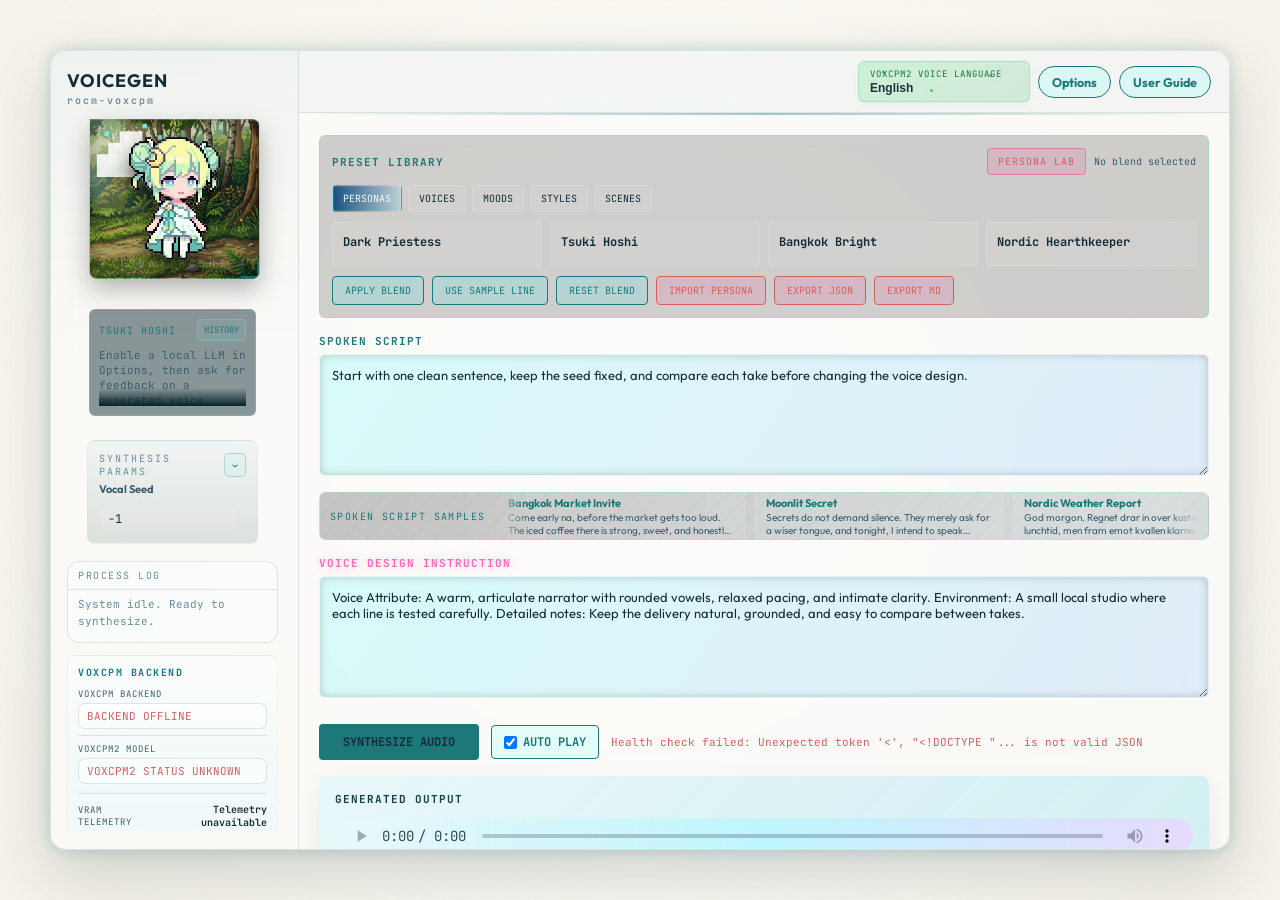
==== commit edab2ff3: "Refine voice language selector animation" ====
--- a/app/index.html
+++ b/app/index.html
@@ -232,16 +232,22 @@
     .top-control { display:flex; align-items:center; gap:6px; border:1px solid rgba(255,255,255,0.14); background:rgba(255,255,255,0.06); border-radius:4px; padding:5px 8px; }
     .top-control label { font-family:var(--font-mono); font-size:10px; color:var(--text-muted); text-transform:uppercase; letter-spacing:1px; }
     .top-select { min-width:118px; max-width:160px; padding:6px 8px; font-size:11px; border-radius:4px; animation:none; background:rgba(0,0,0,0.26); cursor:pointer; }
-    .voice-language-control { background:rgba(71, 185, 116, 0.12); border-color:rgba(47, 155, 91, 0.38); }
-    .voice-language-button { display:grid; gap:1px; min-width:172px; border:1px solid rgba(47, 155, 91, 0.68); background:linear-gradient(135deg, rgba(97, 218, 137, 0.28), rgba(41, 153, 85, 0.14)); color:#18333a; border-radius:999px; padding:6px 11px; cursor:pointer; text-align:left; animation:voiceLanguageInvitation 2.4s cubic-bezier(0.2, 0, 0, 1) 3 both; }
-    .voice-language-button span { font-family:var(--font-mono); font-size:9px; color:#167241; text-transform:uppercase; letter-spacing:1px; }
+    .voice-language-control { border:0; background:transparent; padding:0; }
+    .voice-language-button { display:grid; gap:1px; min-width:172px; position:relative; isolation:isolate; overflow:hidden; border:0; background:linear-gradient(135deg, rgba(163, 233, 183, 0.48), rgba(95, 194, 132, 0.24)); color:#18333a; border-radius:6px; padding:7px 12px; cursor:pointer; text-align:left; box-shadow:inset 0 0 0 1px rgba(31, 124, 70, 0.16), 0 3px 10px rgba(41, 153, 85, 0.08); transition:background 180ms ease, box-shadow 180ms ease; }
+    .voice-language-button > span:not(.voice-language-signal), .voice-language-button > strong { position:relative; z-index:1; }
+    .voice-language-button > span:not(.voice-language-signal) { font-family:var(--font-mono); font-size:9px; color:#167241; text-transform:uppercase; letter-spacing:1px; }
     .voice-language-button strong { font-size:12px; letter-spacing:0; }
-    .voice-language-button:hover, .voice-language-button:focus-visible { border-color:#167241; background:linear-gradient(135deg, rgba(97, 218, 137, 0.42), rgba(41, 153, 85, 0.22)); box-shadow:0 0 0 3px rgba(71, 185, 116, 0.22); outline:none; }
-    @keyframes voiceLanguageInvitation {
-      0%, 100% { box-shadow:0 0 0 0 rgba(71, 185, 116, 0); transform:translateY(0); }
-      45% { box-shadow:0 0 0 5px rgba(71, 185, 116, 0.18); transform:translateY(-1px); }
-    }
-    @media (prefers-reduced-motion: reduce) { .voice-language-button { animation:none; } }
+    .voice-language-signal { position:absolute; inset:0; z-index:0; overflow:hidden; pointer-events:none; }
+    .voice-language-signal::before { content:""; position:absolute; inset:-60% -34%; background:linear-gradient(108deg, transparent 42%, rgba(255,255,255,0.52) 49%, rgba(210,255,224,0.22) 53%, transparent 61%); transform:translateX(-42%) rotate(2deg); animation:voiceLanguageSweep 7.6s ease-in-out infinite; }
+    .voice-language-signal i { position:absolute; width:3px; height:3px; border-radius:50%; background:rgba(24, 120, 63, 0.48); box-shadow:0 0 7px rgba(111, 219, 148, 0.4); animation:voiceLanguageParticles 5.4s ease-in-out infinite; }
+    .voice-language-signal i:nth-child(1) { top:24%; left:14%; animation-delay:-0.7s; }
+    .voice-language-signal i:nth-child(2) { top:68%; left:42%; animation-delay:-2.3s; }
+    .voice-language-signal i:nth-child(3) { top:31%; left:76%; animation-delay:-3.9s; }
+    .voice-language-button:hover { background:linear-gradient(135deg, rgba(178, 242, 194, 0.64), rgba(100, 202, 139, 0.32)); box-shadow:inset 0 0 0 1px rgba(31, 124, 70, 0.22), 0 5px 14px rgba(41, 153, 85, 0.12); }
+    .voice-language-button:focus-visible { outline:2px solid rgba(22, 114, 65, 0.62); outline-offset:2px; }
+    @keyframes voiceLanguageSweep { 0%, 66%, 100% { transform:translateX(-42%) rotate(2deg); opacity:0; } 12%, 48% { opacity:0.72; } 56% { transform:translateX(42%) rotate(2deg); opacity:0; } }
+    @keyframes voiceLanguageParticles { 0%, 100% { transform:translate3d(0, 0, 0) scale(0.72); opacity:0.16; } 43% { transform:translate3d(15px, -4px, 0) scale(1); opacity:0.7; } 68% { transform:translate3d(24px, 2px, 0) scale(0.82); opacity:0.26; } }
+    @media (prefers-reduced-motion: reduce) { .voice-language-signal::before, .voice-language-signal i { animation:none; } }
     .top-action { border:1px solid var(--accent-cyan); background:rgba(0,255,255,0.1); color:var(--accent-cyan); border-radius:4px; padding:8px 10px; font-family:var(--font-mono); font-size:10px; text-transform:uppercase; cursor:pointer; font-weight:bold; }
     .top-action.active { border-color:var(--accent-pink); color:var(--accent-pink); background:rgba(255,0,128,0.12); }
 
@@ -958,6 +964,7 @@
           <button id="voice-language-button" class="voice-language-button" type="button" aria-haspopup="dialog" aria-expanded="false">
             <span>VoxCPM2 Voice Language</span>
             <strong id="voice-language-current">English</strong>
+            <span class="voice-language-signal" aria-hidden="true"><i></i><i></i><i></i></span>
           </button>
           <select id="language-select" class="top-select" aria-label="VoxCPM2 generation language" hidden>
             <option value="English">English</option>
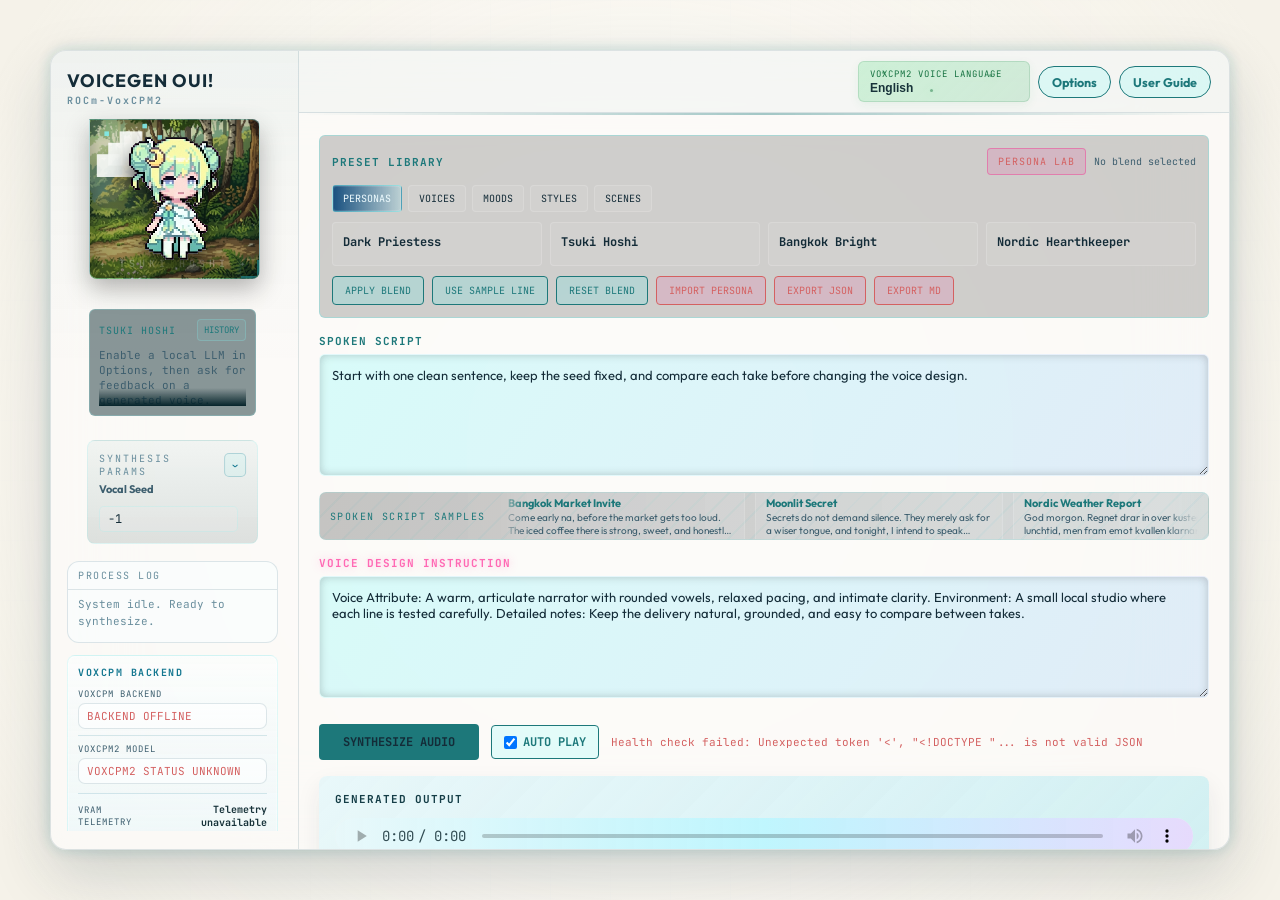
==== commit ed6b82b3: "Migrate VoiceGen Oui runtime data and branding" ====
--- a/app/index.html
+++ b/app/index.html
@@ -3,14 +3,14 @@
 <head>
   <meta charset="UTF-8" />
   <meta name="viewport" content="width=device-width, initial-scale=1.0" />
-  <title>VoiceGen (rocm-voxcpm)</title>
-  <meta name="description" content="ROCm-powered VoxCPM2 voice generation for AMD GPU users." />
+  <title>VoiceGen Oui! (ROCm-VoxCPM2)</title>
+  <meta name="description" content="VoiceGen Oui! is ROCm-powered VoxCPM2 voice generation for AMD GPU users." />
   <script>
     if (window.location.protocol === 'file:') {
       document.documentElement.dataset.voicegenDirectFile = 'true';
     }
   </script>
-  <link rel="icon" type="image/png" href="_frontend/assets/img/waifuvoice-favicon.png" />
+  <link rel="icon" type="image/png" href="_frontend/assets/img/voicegen-oui-favicon.png" />
   <link rel="stylesheet" href="_frontend/css/css/design-system.css" />
   <link rel="stylesheet" href="_frontend/css/css/shape-library.css" />
   <link rel="stylesheet" href="_frontend/css/css/cockpit.css" />
@@ -846,9 +846,9 @@
 <body>
   <aside class="browser-preview-warning" role="alert" aria-live="polite">
     <div class="preview-label">Browser preview</div>
-    <h1>Start VoiceGen first</h1>
-    <p>This file is the frontend served by the VoiceGen backend. Run the launcher from the repository root:</p>
-    <code>.\start_voicegen_voxcpm_wsl_rocm7.ps1</code>
+    <h1>Start VoiceGen Oui! first</h1>
+    <p>This file is the frontend served by the VoiceGen Oui! backend. Run the launcher from the repository root:</p>
+    <code>.\start_voicegen_oui_voxcpm_wsl_rocm7.ps1</code>
   </aside>
 
   <svg width="0" height="0" style="position:absolute; pointer-events: none;">
@@ -869,7 +869,7 @@
   <div class="cockpit">
     <!-- ===== Sidebar ===== -->
     <aside class="cockpit-sidebar">
-      <div class="cockpit-brand">VOICEGEN<span class="sub">rocm-voxcpm</span></div>
+      <div class="cockpit-brand">VOICEGEN OUI!<span class="sub">ROCm-VoxCPM2</span></div>
 
       <!-- Angel frame: Tsuki Hoshi's resting spot in the sidebar -->
       <div class="angel-frame theme-cloud" id="angel-frame">
@@ -1091,7 +1091,7 @@
         </div>
         <div class="app-footer">
           <button class="app-author-link" id="btn-author-info" type="button">sparklesnap.dev</button>
-          <div class="app-trademark">Angel Forge [local:3113]</div>
+          <div class="app-trademark">VoiceGen Oui! [local:3113]</div>
         </div>
       </div> <!-- End chat-feed -->
       
@@ -1143,7 +1143,7 @@
       <div class="modal-overlay" id="author-modal">
         <div class="modal-card">
           <div class="modal-head">
-            <h2>VoiceGen Author</h2>
+            <h2>VoiceGen Oui! Author</h2>
             <button class="modal-close" type="button" data-close-modal="author-modal">Close</button>
           </div>
           <div class="options-help">
@@ -1154,7 +1154,7 @@
             <p>Follow VoiceGen on GitHub for releases and project updates.</p>
           </div>
           <div class="author-link-grid">
-            <a href="https://github.com/cesarborgenkrans-gif/VoiceGen-ROCm-VoxCPM2" target="_blank" rel="noopener noreferrer">VoiceGen Updates</a>
+            <a href="https://github.com/cesarborgenkrans-gif/VoiceGen-Oui-ROCm-VoxCPM2" target="_blank" rel="noopener noreferrer">VoiceGen Oui! Updates</a>
             <a href="https://github.com/cesarborgenkrans-gif" target="_blank" rel="noopener noreferrer">GitHub Profile</a>
             <a href="https://sparklesnap.dev/" target="_blank" rel="noopener noreferrer">sparklesnap.dev</a>
           </div>
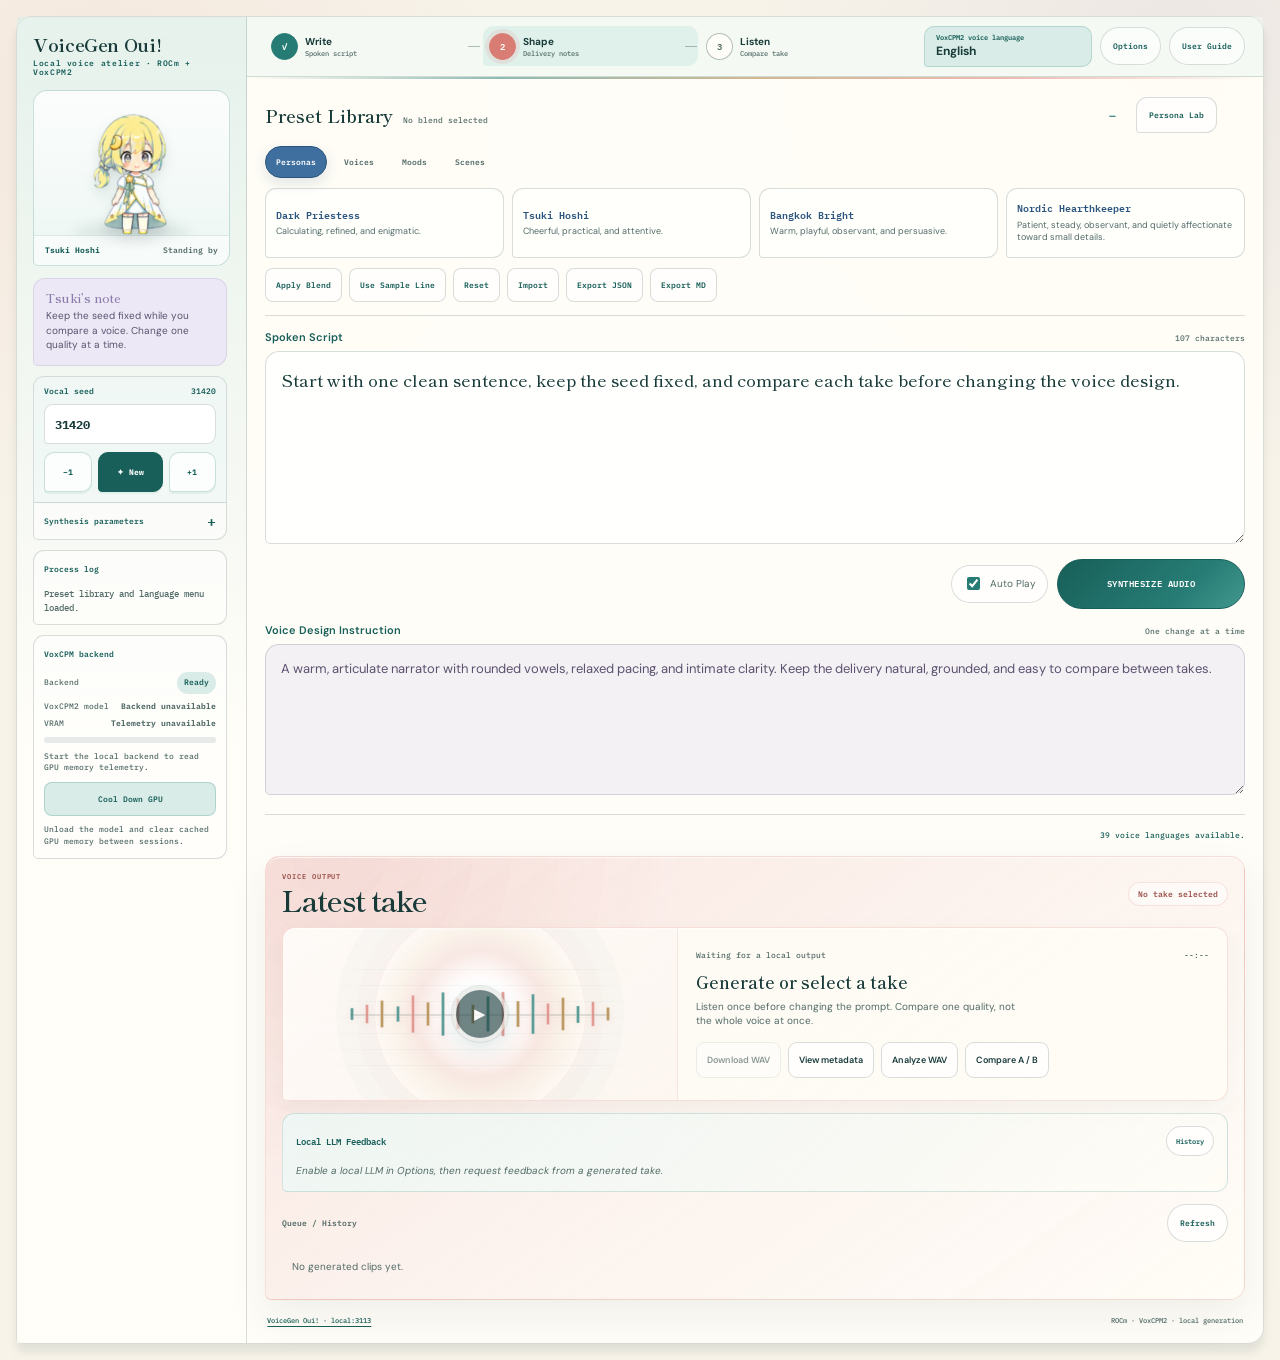
==== commit c212c3c7: "Ship functional VoiceGen atelier" ====
--- a/app/index.html
+++ b/app/index.html
@@ -1,1357 +1,2535 @@
 <!DOCTYPE html>
 <html lang="en">
 <head>
-  <meta charset="UTF-8" />
-  <meta name="viewport" content="width=device-width, initial-scale=1.0" />
-  <title>VoiceGen Oui! (ROCm-VoxCPM2)</title>
-  <meta name="description" content="VoiceGen Oui! is ROCm-powered VoxCPM2 voice generation for AMD GPU users." />
-  <script>
-    if (window.location.protocol === 'file:') {
-      document.documentElement.dataset.voicegenDirectFile = 'true';
-    }
-  </script>
-  <link rel="icon" type="image/png" href="_frontend/assets/img/voicegen-oui-favicon.png" />
-  <link rel="stylesheet" href="_frontend/css/css/design-system.css" />
-  <link rel="stylesheet" href="_frontend/css/css/shape-library.css" />
-  <link rel="stylesheet" href="_frontend/css/css/cockpit.css" />
+  <meta charset="UTF-8">
+  <meta name="viewport" content="width=device-width, initial-scale=1.0">
+  <title>VoiceGen Oui! — ROCm + VoxCPM2</title>
+  <meta name="description" content="VoiceGen Oui! is a local ROCm-powered VoxCPM2 voice atelier for AMD GPU users.">
+  <link rel="icon" type="image/png" href="_frontend/assets/img/voicegen-oui-favicon.png">
+  <link rel="preconnect" href="https://fonts.googleapis.com">
+  <link rel="preconnect" href="https://fonts.gstatic.com" crossorigin>
+  <link href="https://fonts.googleapis.com/css2?family=DM+Sans:wght@400;500;600;700&family=IBM+Plex+Mono:wght@500;600&family=Shippori+Mincho:wght@500;600;700&display=swap" rel="stylesheet">
   <style>
-    /* Specific tweaks for Voice Forge layout inside Cockpit */
-    .browser-preview-warning {
-      display: none;
+    :root {
+      color-scheme: light;
+      --paper: #f7f3e9;
+      --paper-bright: #fffdf7;
+      --paper-cool: #edf6f3;
+      --ink: #183b3a;
+      --ink-soft: #526b67;
+      --teal: #267c74;
+      --teal-deep: #185f59;
+      --teal-pale: #d9ece7;
+      --persona-blue: #3f6f9f;
+      --persona-blue-deep: #2c557e;
+      --persona-blue-pale: #e2edf7;
+      --coral: #d97c73;
+      --coral-ink: #9b4f49;
+      --coral-pale: #f8e3df;
+      --lilac: #8c7cad;
+      --lilac-deep: #5c526f;
+      --lilac-pale: #ece8f5;
+      --gold: #a77932;
+      --gold-pale: #f4ead3;
+      --success: #4e8a67;
+      --error: #9d4149;
+      --line: rgba(24, 59, 58, .17);
+      --line-strong: rgba(24, 59, 58, .32);
+      --display: "Shippori Mincho", "Yu Mincho", Georgia, serif;
+      --body: "DM Sans", "Segoe UI", sans-serif;
+      --utility: "IBM Plex Mono", Consolas, monospace;
+      --ease: cubic-bezier(.22, 1, .36, 1);
+      --z-sticky: 10;
+      --z-popover: 20;
+      --z-dialog: 30;
+    }
+
+    * { box-sizing: border-box; }
+    html { min-width: 320px; min-height: 100%; }
+    body {
+      display: block;
+      min-width: 320px;
+      min-height: 100vh;
+      margin: 0;
+      padding: 62px 16px 16px;
+      overflow-x: hidden;
+      overflow-y: auto;
+      color: var(--ink);
+      background:
+        radial-gradient(circle at 8% 9%, rgba(217,124,115,.1), transparent 25rem),
+        radial-gradient(circle at 92% 4%, rgba(140,124,173,.1), transparent 27rem),
+        var(--paper);
+      font-family: var(--body);
+      text-rendering: optimizeLegibility;
+      -webkit-font-smoothing: antialiased;
+    }
+    body::before {
+      content: "";
       position: fixed;
-      top: 16px;
-      left: 50%;
-      z-index: 10000;
-      width: min(620px, calc(100vw - 32px));
-      transform: translateX(-50%);
-      border: 1px solid #31c7da;
-      border-radius: 6px;
-      background: rgba(247, 253, 255, 0.97);
-      box-shadow: 0 16px 40px rgba(24, 51, 58, 0.22);
-      color: #18333a;
-      padding: 16px 18px;
-      font-family: var(--font-body);
-    }
-    html[data-voicegen-direct-file="true"] .browser-preview-warning { display: block; }
-    .browser-preview-warning .preview-label {
-      color: #147790;
-      font-family: var(--font-mono);
-      font-size: 11px;
-      font-weight: 700;
-      letter-spacing: 1px;
-      text-transform: uppercase;
-    }
-    .browser-preview-warning h1 { margin: 5px 0 7px; font-size: 20px; letter-spacing: 0; }
-    .browser-preview-warning p { margin: 0; font-size: 13px; line-height: 1.5; }
-    .browser-preview-warning code {
-      display: block;
-      margin-top: 10px;
-      border: 1px solid #b8dfe4;
-      border-radius: 4px;
-      background: #e7f5f7;
-      color: #18333a;
-      padding: 9px 10px;
-      font-family: var(--font-mono);
-      overflow-wrap: anywhere;
-    }
-    .chat-feed { padding: 20px; display: flex; flex-direction: column; gap: 16px; overflow-y: auto; flex: 1; }
-    .input-group { display: flex; flex-direction: column; gap: 6px; }
-    .input-group label { color: var(--accent-cyan); font-family: var(--font-mono); font-size: 11px; text-transform: uppercase; font-weight: bold; letter-spacing: 1px;}
-    @keyframes rgbSparkle {
-      0% { background-position: 0% 50%; }
-      50% { background-position: 100% 50%; }
-      100% { background-position: 0% 50%; }
-    }
-    
-    .input-group textarea, .input-group input[type="text"], input[type="file"], .top-select {
-      background: linear-gradient(124deg, rgba(0,255,255,0.14), rgba(81,121,255,0.14), rgba(178,95,255,0.14), rgba(0,210,170,0.12));
-      background-size: 400% 400%;
-      animation: rgbSparkle 20s ease infinite;
-      border: 1px solid rgba(255, 255, 255, 0.2);
-      color: var(--text-white);
-      padding: 12px;
-      font-family: var(--font-body);
-      font-size: 13px;
-      border-radius: 6px;
-      outline: none;
-      resize: vertical;
-      transition: all 0.3s ease;
-      box-shadow: inset 0 0 10px rgba(0,0,0,0.2);
-    }
-    .input-group textarea:focus, .input-group input[type="text"]:focus, input[type="file"]:focus, .top-select:focus {
-      border-color: rgba(255, 255, 255, 0.6);
-      box-shadow: 0 0 15px rgba(178, 95, 255, 0.34), inset 0 0 10px rgba(0, 255, 255, 0.2);
-      background: linear-gradient(124deg, rgba(0,255,255,0.22), rgba(81,121,255,0.22), rgba(178,95,255,0.22), rgba(0,210,170,0.2));
-      background-size: 400% 400%;
-    }
-    .voice-design-label { color: #ff69b4 !important; text-shadow: 0 0 8px rgba(255,105,180,0.4); }
-    .voice-design-input:focus { border-color: #ff69b4 !important; box-shadow: 0 0 20px rgba(255, 105, 180, 0.5) !important; }
-    body.prompt-text-large #text-input,
-    body.prompt-text-large #voice-input {
-      font-size: 19.5px;
-      line-height: 1.45;
-    }
-    
-    .action-row { display: flex; gap: 12px; margin-top: 10px; align-items: center; }
-    .action-row button {
-      padding: 10px 24px; font-family: var(--font-mono); font-weight: bold; font-size: 12px;
-      border-radius: 4px; cursor: pointer; transition: all 0.2s; text-transform: uppercase;
-    }
-    html, body {
-      scrollbar-color: rgba(49, 199, 218, 0.85) rgba(255, 255, 255, 0.45);
-      scrollbar-width: thin;
-    }
-    body::-webkit-scrollbar { width: 12px; }
-    body::-webkit-scrollbar-track {
-      background: rgba(255,255,255,0.45);
-      border-radius: 999px;
-    }
-    body::-webkit-scrollbar-thumb {
-      background: linear-gradient(180deg, #b8f7ff, #31c7da);
-      border-radius: 999px;
+      inset: 0;
+      z-index: -1;
+      pointer-events: none;
+      opacity: .35;
+      background-image: radial-gradient(rgba(24,59,58,.08) .65px, transparent .65px);
+      background-size: 19px 19px;
+      mask-image: linear-gradient(to bottom, #000, transparent 76%);
+    }
+    button, textarea, input, select { font: inherit; }
+    button, select, input[type="range"], input[type="checkbox"], summary { cursor: pointer; }
+    button { color: inherit; }
+    button:disabled { cursor: not-allowed; opacity: .55; }
+    :where(button, textarea, input, select, summary):focus-visible {
+      outline: 3px solid rgba(38,124,116,.36);
+      outline-offset: 3px;
+    }
+    [hidden] { display: none !important; }
+    .sr-only {
+      position: absolute;
+      width: 1px;
+      height: 1px;
+      padding: 0;
+      margin: -1px;
+      overflow: hidden;
+      clip: rect(0,0,0,0);
+      white-space: nowrap;
       border: 0;
-      box-shadow: none;
-    }
+    }
+
+    /* Fluid app geometry: responsive sidebar, flexible main, natural page height. */
+    .cockpit {
+      display: grid;
+      grid-template-columns: clamp(230px, 18vw, 300px) minmax(0, 1fr);
+      width: 100%;
+      min-height: calc(100vh - 78px);
+      height: auto;
+      overflow: visible;
+      border: 1px solid var(--line);
+      border-radius: 16px 16px 16px 7px;
+      background: rgba(255,253,247,.96);
+      box-shadow: 0 8px 8px rgba(38,67,61,.1);
+    }
+
     .cockpit-sidebar {
-      scrollbar-color: rgba(49, 199, 218, 0.85) rgba(211, 245, 250, 0.24);
-      scrollbar-width: thin;
-      overflow: hidden;
-    }
-    .sidebar-scroll-region {
       display: flex;
-      flex: 1;
       min-height: 0;
       flex-direction: column;
       gap: 12px;
-      overflow-y: auto;
-      padding: 2px 4px 2px 0;
-      scrollbar-color: rgba(49, 199, 218, 0.85) rgba(211, 245, 250, 0.24);
-      scrollbar-width: thin;
-    }
-    .sidebar-scroll-region::-webkit-scrollbar { width: 12px; }
-    .sidebar-scroll-region::-webkit-scrollbar-track {
-      background: linear-gradient(180deg, rgba(211,245,250,0.3), rgba(129,236,236,0.08));
-      border-left: 1px solid rgba(129,236,236,0.18);
+      padding: 18px 16px;
+      overflow: visible;
+      border-right: 1px solid var(--line);
+      background: linear-gradient(180deg, rgba(217,236,231,.65), rgba(255,253,247,.72) 55%);
+    }
+    .cockpit-brand { font: 700 18px/1.1 var(--display); letter-spacing: -.02em; }
+    .cockpit-brand .sub { display: block; margin-top: 4px; color: var(--teal-deep); font: 600 8px/1.2 var(--utility); letter-spacing: .08em; }
+
+    .angel-frame {
+      position: relative;
+      min-height: 174px;
+      flex: 0 0 auto;
+      overflow: hidden;
+      border: 1px solid rgba(38,124,116,.22);
+      border-radius: 14px 14px 14px 5px;
+      background: linear-gradient(180deg, rgba(255,255,255,.78), rgba(237,246,243,.72)), var(--paper-cool);
+      isolation: isolate;
+    }
+    .angel-frame::before {
+      content: "";
+      position: absolute;
+      inset: 0;
+      z-index: -1;
+      background: url("../_frontend/assets/backdrops/nara-category-gangoji-naramachi-v1-ui-768.jpg") center 58% / cover no-repeat;
+      opacity: .2;
+    }
+    .angel-frame::after {
+      content: "";
+      position: absolute;
+      left: 50%;
+      bottom: 23px;
+      z-index: -1;
+      width: 118px;
+      height: 20px;
+      border-radius: 50%;
+      background: rgba(24,59,58,.09);
+      filter: blur(6px);
+      transform: translateX(-50%);
+    }
+    .angel-stage {
+      position: relative;
+      display: grid;
+      height: 144px;
+      place-items: center;
+      overflow: visible;
+    }
+    .tsuki-sprite {
+      width: 152px;
+      height: 152px;
+      margin-top: -2px;
+      opacity: 1 !important;
+      visibility: visible !important;
+      background-image: url("../_frontend/assets/mascots/4x4/tsuki-voicegen-v2/tsuki-idle-breathe-v1-4x4.png");
+      background-repeat: no-repeat;
+      background-position: 66.6667% 0%;
+      background-size: 400% 400%;
+      filter: drop-shadow(0 7px 6px rgba(24,59,58,.14));
+      transform: translateZ(0);
+      will-change: background-position;
+    }
+    .angel-frame-label {
+      display: flex;
+      min-height: 30px;
+      align-items: center;
+      justify-content: space-between;
+      gap: 8px;
+      padding: 0 11px;
+      border-top: 1px solid rgba(38,124,116,.15);
+      color: var(--teal-deep);
+      background: rgba(255,255,255,.56);
+      font: 600 8px/1 var(--utility);
+    }
+    .mascot-state { color: var(--ink-soft); }
+
+    .steps { display: flex; width: 100%; min-width: 0; align-items: center; gap: 2px; margin: 0; padding: 0; list-style: none; }
+    .step {
+      position: relative;
+      display: grid;
+      min-width: 0;
+      flex: 1 1 0;
+      grid-template-columns: 27px minmax(0,1fr);
+      min-height: 40px;
+      align-items: center;
+      gap: 7px;
+      padding: 5px 16px 5px 6px;
+      border-radius: 10px 10px 10px 4px;
+    }
+    .step::after { content: ""; position: absolute; top: 50%; right: 1px; width: 12px; height: 1px; background: var(--line-strong); }
+    .step:last-child::after { display: none; }
+    .step.is-current { background: rgba(217,236,231,.72); }
+    .step-mark { display: grid; width: 27px; height: 27px; place-items: center; border: 1px solid var(--line-strong); border-radius: 50%; color: var(--ink-soft); background: var(--paper-bright); font: 600 9px/1 var(--utility); }
+    .step.is-done .step-mark { color: white; border-color: var(--teal); background: var(--teal); }
+    .step.is-current .step-mark { color: white; border-color: var(--coral); background: var(--coral); box-shadow: 0 0 0 4px rgba(217,124,115,.12); }
+    .step strong { display: block; overflow: hidden; font-size: 10px; text-overflow: ellipsis; white-space: nowrap; }
+    .step-label { display: block; margin-top: 2px; color: var(--ink-soft); font: 500 7px/1.2 var(--utility); }
+
+    .sidebar-scroll-region {
+      display: flex;
+      min-height: 0;
+      flex: 1;
+      flex-direction: column;
+      gap: 10px;
+      overflow: visible;
+      padding-right: 3px;
+    }
+    .guide-note {
+      padding: 12px;
+      border: 1px solid rgba(140,124,173,.2);
+      border-radius: 12px 12px 12px 5px;
+      color: var(--lilac-deep);
+      background: var(--lilac-pale);
+      font-size: 10px;
+      line-height: 1.45;
+    }
+    .guide-note strong { display: block; margin-bottom: 4px; color: var(--lilac); font: 600 12px/1.2 var(--display); }
+
+    .tsuki-dialogue-panel { padding: 11px; border: 1px solid rgba(38,124,116,.18); border-radius: 12px 12px 12px 5px; background: var(--paper-cool); }
+    .tsuki-dialogue-head { display: flex; align-items: center; justify-content: space-between; gap: 8px; }
+    .tsuki-dialogue-title { color: var(--teal-deep); font: 600 9px/1 var(--utility); }
+    .tsuki-dialogue-btn { min-height: 30px; border: 1px solid var(--line); border-radius: 999px; padding: 0 9px; color: var(--teal-deep); background: rgba(255,255,255,.68); font: 600 7px/1 var(--utility); }
+    .tsuki-dialogue-text { margin-top: 8px; color: var(--ink-soft); font-size: 10px; line-height: 1.45; }
+    .tsuki-dialogue-empty { color: var(--ink-soft); font-style: italic; }
+    .output-box .tsuki-dialogue-panel { margin-top: 12px; padding: 12px 13px; background: linear-gradient(135deg, rgba(237,246,243,.94), rgba(255,253,247,.72)); }
+    .output-box .tsuki-dialogue-text { max-width: 84ch; }
+
+    .sparklesnap-credit { margin: auto 0 0; padding: 9px 2px 0; visibility: hidden; opacity: 0; pointer-events: none; text-align: center; animation: credit-cycle 60s linear infinite; }
+    .sparklesnap-credit a { pointer-events: auto; color: rgba(82,107,103,.68); text-decoration: none; letter-spacing: .12em; text-transform: uppercase; font: 600 6px/1 var(--utility); transition: color .2s; }
+    .sparklesnap-credit a:hover, .sparklesnap-credit a:focus-visible { color: var(--teal-deep); }
+
+    .inference-panel, .process-log, .runtime-panel {
+      flex: 0 0 auto;
+      border: 1px solid var(--line);
+      border-radius: 11px 11px 11px 5px;
+      background: rgba(255,255,255,.56);
+    }
+    .inference-panel summary, .panel-head {
+      display: flex;
+      min-height: 36px;
+      align-items: center;
+      justify-content: space-between;
+      gap: 8px;
+      padding: 0 10px;
+      color: var(--teal-deep);
+      font: 600 8px/1 var(--utility);
+      list-style: none;
+    }
+    .inference-panel summary::-webkit-details-marker { display: none; }
+    .inference-panel summary::after { content: "+"; font-size: 15px; }
+    .inference-more[open] summary::after { content: "−"; }
+    .inference-seed { padding: 10px; border-bottom: 1px solid var(--line); background: rgba(222,240,236,.34); }
+    .inference-seed .param label { color: var(--teal-deep); }
+    .inference-more summary { cursor: pointer; }
+    .inference-grid { display: grid; gap: 9px; padding: 0 10px 11px; }
+    .param label { display: flex; justify-content: space-between; gap: 8px; color: var(--ink-soft); font: 600 8px/1.2 var(--utility); }
+    .param input { width: 100%; margin-top: 8px; accent-color: var(--teal); }
+    .seed-row { display: grid; gap: 8px; }
+    .seed-row input { min-width: 0; min-height: 40px; appearance: textfield; border: 1px solid var(--line); border-radius: 9px 9px 9px 4px; padding: 8px 10px; color: var(--ink); background: white; font: 650 12px/1 var(--utility); }
+    .seed-row input::-webkit-inner-spin-button, .seed-row input::-webkit-outer-spin-button { margin: 0; appearance: none; }
+    .seed-actions { display: grid; grid-template-columns: 1fr 1.35fr 1fr; gap: 6px; }
+    .seed-actions button { min-width: 0; min-height: 40px; border: 1px solid rgba(38,124,116,.24); border-radius: 10px 10px 10px 4px; color: var(--teal-deep); background: rgba(255,255,255,.76); font: 700 8px/1 var(--utility); box-shadow: 0 2px 0 rgba(38,124,116,.08); transition: transform .16s var(--ease), border-color .16s var(--ease), background .16s var(--ease), box-shadow .16s var(--ease); }
+    .seed-actions button:hover { transform: translateY(-1px); border-color: var(--teal); background: white; box-shadow: 0 4px 9px rgba(38,124,116,.12); }
+    .seed-actions button:active { transform: translateY(1px); box-shadow: none; }
+    .seed-actions button:focus-visible { outline: 3px solid rgba(217,124,115,.24); outline-offset: 2px; }
+    .seed-actions .seed-random { color: white; border-color: var(--teal-deep); background: var(--teal-deep); }
+    .seed-actions .seed-random:hover { color: white; background: #205f5a; }
+    .process-copy { padding: 0 10px 10px; color: var(--ink-soft); font: 500 9px/1.45 var(--utility); }
+    .runtime-body { display: grid; gap: 8px; padding: 0 10px 11px; }
+    .runtime-row { display: flex; align-items: center; justify-content: space-between; gap: 8px; color: var(--ink-soft); font: 500 8px/1.2 var(--utility); }
+    .badge { display: inline-flex; min-height: 22px; align-items: center; padding: 0 7px; border-radius: 999px; color: var(--teal-deep); background: var(--teal-pale); font-weight: 600; }
+    .vram-meter { height: 6px; overflow: hidden; border-radius: 999px; background: rgba(24,59,58,.1); }
+    .vram-meter span { display: block; width: 46%; height: 100%; border-radius: inherit; background: linear-gradient(90deg, var(--teal), #6eae91); }
+    .vram-panel { display: grid; gap: 8px; }
+    .vram-panel[hidden] { display: none !important; }
+    .vram-details, .vram-cooldown-status { color: var(--ink-soft); font: 500 8px/1.45 var(--utility); }
+    .runtime-action { min-height: 34px; border: 1px solid rgba(38,124,116,.24); border-radius: 8px; padding: 0 10px; color: var(--teal-deep); background: var(--teal-pale); font: 600 8px/1 var(--utility); }
+
+    .cockpit-main { display: flex; min-width: 0; min-height: 0; flex-direction: column; }
+    .control-rail {
+      display: grid;
+      grid-template-columns: minmax(250px,1fr) minmax(150px,168px) auto auto;
+      min-height: 58px;
+      flex: 0 0 auto;
+      align-items: center;
+      gap: 8px;
+      padding: 9px 18px;
+      border-bottom: 1px solid var(--line);
+      background: rgba(237,246,243,.55);
+    }
+    .rail-spacer { display: none; }
+    .language-control { display: grid; width: 100%; min-width: 0; gap: 1px; border: 1px solid rgba(38,124,116,.2); border-radius: 10px 10px 10px 4px; padding: 7px 11px; background: var(--teal-pale); text-align: left; }
+    .language-control span { color: var(--teal-deep); font: 600 7px/1.1 var(--utility); }
+    .language-control strong { font-size: 12px; }
+    .rail-button, .quiet-button, .persona-button, .small-button {
+      min-height: 38px;
+      border: 1px solid var(--line);
       border-radius: 999px;
-    }
-    .sidebar-scroll-region::-webkit-scrollbar-thumb {
-      background: linear-gradient(180deg, #b8f7ff, #31c7da 45%, #147790);
-      border: 2px solid rgba(245,253,255,0.86);
+      padding: 0 12px;
+      color: var(--teal-deep);
+      background: rgba(255,255,255,.68);
+      font: 600 8px/1 var(--utility);
+    }
+    .rail-button:hover, .quiet-button:hover, .persona-button:hover, .small-button:hover { border-color: rgba(38,124,116,.42); background: white; }
+    .kumiko-header-divider { height: 2px; flex: 0 0 auto; opacity: .52; background: linear-gradient(90deg, transparent, var(--teal), var(--gold), var(--coral), transparent); }
+
+    .chat-feed {
+      display: flex;
+      min-height: 0;
+      flex: 1;
+      flex-direction: column;
+      gap: 14px;
+      overflow: visible;
+      padding: 18px;
+    }
+    .preset-library {
+      position: relative;
+      flex: 0 0 auto;
+      border-bottom: 1px solid var(--line);
+      padding-bottom: 13px;
+    }
+    .preset-library > summary { display: flex; min-height: 38px; align-items: center; justify-content: space-between; gap: 14px; padding-right: 128px; list-style: none; }
+    .preset-library > summary::-webkit-details-marker { display: none; }
+    .preset-title { display: flex; align-items: baseline; gap: 10px; }
+    .preset-title strong { font: 600 18px/1.15 var(--display); }
+    .preset-title span { color: var(--ink-soft); font: 500 8px/1 var(--utility); }
+    .preset-summary-actions { display: flex; align-items: center; gap: 8px; }
+    .preset-summary-actions::after { content: "−"; color: var(--teal); font-size: 16px; }
+    .preset-library:not([open]) .preset-summary-actions::after { content: "+"; }
+    .preset-library > .persona-button { position: absolute; top: 0; right: 28px; z-index: 1; min-height: 36px; }
+    .preset-body { display: grid; gap: 10px; padding-top: 11px; }
+    .preset-tabs { display: flex; flex-wrap: wrap; gap: 6px; }
+    .preset-tab { position: relative; min-height: 32px; border: 1px solid transparent; border-radius: 999px; padding: 0 10px; color: var(--ink-soft); background: transparent; font: 600 8px/1 var(--utility); }
+    .preset-tab[aria-selected="true"] { color: var(--teal-deep); border-color: rgba(38,124,116,.2); background: var(--teal-pale); }
+    .preset-tab[data-preset-category="personas"] { color: var(--persona-blue-deep); border-color: rgba(63,111,159,.2); background: rgba(226,237,247,.52); }
+    .preset-tab[data-preset-category="personas"][aria-selected="true"] { color: white; border-color: var(--persona-blue-deep); background: var(--persona-blue); box-shadow: 0 5px 14px rgba(44,85,126,.15); }
+    .preset-tab.has-hidden-selection::after {
+      content: "✦";
+      position: absolute;
+      top: -4px;
+      right: -2px;
+      color: #c58b35;
+      font: 700 11px/1 var(--utility);
+      text-shadow: 0 0 5px rgba(197,139,53,.8), 0 0 10px rgba(140,124,173,.55);
+      animation: presetTabGlitter 1.65s ease-in-out infinite;
+    }
+    .persona-strip { display: flex; flex-wrap: wrap; gap: 8px; }
+    .persona-button { min-height: 42px; border-radius: 11px 11px 11px 4px; text-align: left; }
+    .persona-button[aria-pressed="true"] { color: white; border-color: var(--teal-deep); background: var(--teal-deep); }
+    .preset-grid { display: grid; grid-template-columns: repeat(auto-fit,minmax(150px,1fr)); gap: 8px; }
+    .preset-card { min-height: 70px; border: 1px solid var(--line); border-radius: 11px 11px 11px 4px; padding: 10px; color: var(--ink); background: rgba(255,255,255,.62); text-align: left; }
+    .preset-card strong, .preset-card span { display: block; }
+    .preset-card strong { color: var(--teal-deep); font: 600 10px/1.25 var(--utility); }
+    .preset-card span { display: -webkit-box; margin-top: 5px; overflow: hidden; color: var(--ink-soft); font-size: 9px; line-height: 1.4; -webkit-box-orient: vertical; -webkit-line-clamp: 2; line-clamp: 2; }
+    .preset-card[aria-pressed="true"] { border-color: var(--teal-deep); background: var(--teal-pale); box-shadow: inset 3px 0 var(--teal); }
+    .preset-card[data-preset-category="personas"] strong { color: var(--persona-blue-deep); }
+    .preset-card[data-preset-category="personas"][aria-pressed="true"] { border-color: var(--persona-blue-deep); background: var(--persona-blue-pale); box-shadow: inset 3px 0 var(--persona-blue), 0 7px 18px rgba(44,85,126,.09); }
+    .preset-actions { display: flex; flex-wrap: wrap; gap: 7px; }
+    .preset-actions button { min-height: 34px; border: 1px solid var(--line); border-radius: 8px; padding: 0 10px; color: var(--teal-deep); background: rgba(255,255,255,.68); font: 600 8px/1 var(--utility); }
+    .preset-actions .preset-primary { color: white; border-color: var(--teal-deep); background: var(--teal-deep); }
+
+    .input-group { flex: 0 0 auto; }
+    .field-head { display: flex; align-items: flex-end; justify-content: space-between; gap: 12px; margin-bottom: 7px; }
+    .field-head label { color: var(--teal-deep); font-size: 11px; font-weight: 600; }
+    .field-hint { color: var(--ink-soft); font: 500 8px/1.2 var(--utility); }
+    textarea {
+      width: 100%;
+      min-height: 112px;
+      resize: vertical;
+      border: 1px solid var(--line);
+      border-radius: 14px 14px 14px 5px;
+      padding: 14px 15px;
+      color: var(--ink);
+      background: rgba(255,255,255,.78);
+      line-height: 1.55;
+      transition: border-color 160ms ease, box-shadow 160ms ease, background 160ms ease;
+    }
+    textarea:focus { border-color: rgba(38,124,116,.55); background: white; box-shadow: 0 0 0 4px rgba(38,124,116,.07); }
+    #text-input { font: 500 17px/1.6 var(--display); }
+    #voice-input { min-height: 116px; color: var(--lilac-deep); background: rgba(236,232,245,.58); font-size: 13px; }
+    body.prompt-text-large #text-input, body.prompt-text-large #voice-input { font-size: 1.5em; }
+    .script-synthesis-row { display: flex; align-items: center; justify-content: flex-end; gap: 9px; flex-wrap: wrap; margin-top: 10px; }
+    .script-synthesis-row .quiet-button { margin-right: auto; }
+
+    .upload-tools-panel { padding: 13px; border: 1px solid rgba(140,124,173,.2); border-radius: 12px 12px 12px 5px; background: var(--lilac-pale); }
+    .upload-tools-note { margin: 0 0 10px; color: var(--lilac-deep); font: 500 9px/1.55 var(--utility); }
+    .mode-toggle { display: grid; grid-template-columns: 1fr 1fr; gap: 6px; margin-bottom: 10px; }
+    .mode-button { padding: 8px 10px; border: 1px solid rgba(140,124,173,.25); border-radius: 9px; background: rgba(255,255,255,.55); color: var(--lilac-deep); font: 600 9px/1 var(--utility); cursor: pointer; }
+    .mode-button[aria-pressed="true"] { border-color: var(--teal); background: var(--mint-pale); color: var(--teal-deep); }
+    .upload-pane[hidden] { display: none; }
+    .upload-grid { display: grid; grid-template-columns: 1fr 1fr; gap: 10px; }
+    .upload-grid label { color: var(--lilac-deep); font-size: 10px; }
+    .upload-grid input, .upload-grid textarea { width: 100%; margin-top: 6px; font-size: 9px; }
+    .upload-file-row { display: grid; grid-template-columns: minmax(0,1fr) auto; align-items: center; gap: 7px; }
+    .upload-clear { min-height: 32px; border: 1px solid rgba(140,124,173,.28); border-radius: 8px; padding: 0 9px; color: var(--lilac-deep); background: rgba(255,255,255,.68); font: 600 7px/1 var(--utility); }
+    .consent-panel { margin-top: 10px; padding: 9px 10px; border: 1px solid rgba(202,107,91,.24); border-radius: 9px; background: var(--coral-pale); color: var(--ink-soft); font: 500 9px/1.45 var(--utility); }
+    .consent-panel label { display: flex; align-items: flex-start; gap: 7px; }
+
+    .action-row {
+      display: flex;
+      flex: 0 0 auto;
+      align-items: center;
+      gap: 9px;
+      flex-wrap: wrap;
+      padding: 15px 0 2px;
+      border-top: 1px solid var(--line);
+    }
+    .generate-button {
+      position: relative;
+      display: inline-grid;
+      min-width: 188px;
+      min-height: 50px;
+      place-items: center;
+      overflow: hidden;
+      border: 1px solid var(--teal-deep);
       border-radius: 999px;
-      box-shadow: inset 0 0 0 1px rgba(20,119,144,0.18), 0 0 10px rgba(49,199,218,0.26);
-    }
-    .sidebar-scroll-region::-webkit-scrollbar-button:single-button {
-      display: block;
-      height: 13px;
-      border-radius: 8px;
-      background: linear-gradient(180deg, rgba(184,247,255,0.95), rgba(49,199,218,0.86));
-      border: 1px solid rgba(20,119,144,0.24);
-    }
-    .sidebar-scroll-region::-webkit-scrollbar-button:single-button:vertical:decrement {
+      color: white;
+      background: linear-gradient(135deg, var(--teal-deep), var(--teal) 66%, #42978e);
+      font: 600 9px/1 var(--utility);
+      letter-spacing: .06em;
+      text-transform: uppercase;
+      transition: transform 180ms var(--ease), filter 180ms ease;
+    }
+    .generate-button::before {
+      content: "";
+      position: absolute;
+      inset: -60% -25%;
+      opacity: .34;
+      background: linear-gradient(110deg, transparent 38%, rgba(255,255,255,.8) 45%, transparent 52%);
+      transform: translateX(-70%);
+    }
+    .generate-button:hover { transform: translateY(-2px); filter: saturate(1.08); }
+    .generate-button:active { transform: translateY(0); }
+    .generate-button span { position: relative; z-index: 1; }
+    .autoplay-label { display: flex; min-height: 38px; align-items: center; gap: 7px; padding: 0 11px; border: 1px solid var(--line); border-radius: 999px; color: var(--ink-soft); background: rgba(255,255,255,.6); font-size: 10px; }
+    .autoplay-label input { accent-color: var(--teal); }
+    .action-hint { margin-left: auto; color: var(--teal-deep); font: 500 8px/1.35 var(--utility); }
+
+    .output-box {
+      --play-progress: 0;
+      position: relative;
+      flex: 0 0 auto;
+      padding: 16px;
+      border: 1px solid rgba(217,124,115,.23);
+      border-radius: 15px 15px 15px 6px;
       background:
-        linear-gradient(45deg, transparent 0 40%, #147790 40% 60%, transparent 60%),
-        linear-gradient(180deg, rgba(184,247,255,0.95), rgba(49,199,218,0.86));
-    }
-    .sidebar-scroll-region::-webkit-scrollbar-button:single-button:vertical:increment {
-      background:
-        linear-gradient(135deg, transparent 0 40%, #147790 40% 60%, transparent 60%),
-        linear-gradient(180deg, rgba(184,247,255,0.95), rgba(49,199,218,0.86));
-    }
-    #generate-btn { background: var(--accent-cyan); color: var(--bg-darker); border: none; }
-    #generate-btn:hover { background: var(--text-white); box-shadow: 0 0 10px var(--accent-cyan); }
-    #generate-btn:disabled { opacity: 0.5; cursor: not-allowed; }
-    
-    .clone-action {
-      border-color: rgba(216, 105, 161, 0.9) !important;
-      color: #be5b5b !important;
-      background: #ffd8ea !important;
-      opacity: 0.95;
-      box-shadow: 0 0 12px rgba(240,154,199,0.1);
-    }
-    .clone-action:hover,
-    .clone-action:focus-visible,
-    .clone-action.active {
-      border-color: rgba(216, 105, 161, 0.9) !important;
-      color: #be5b5b !important;
-      background: #ffd8ea !important;
-      opacity: 0.95;
-      box-shadow: 0 0 12px rgba(240,154,199,0.1);
-    }
-    .clone-action.active,
-    .clone-action.active:hover,
-    .clone-action.active:focus-visible {
-      border-color: rgba(204, 88, 146, 0.95) !important;
-      color: #aa4f77 !important;
-      background: #f0a4cb !important;
-      opacity: 1;
-      box-shadow: 0 0 16px rgba(240,154,199,0.18);
-    }
-
-    .output-box {
-      margin-top: auto;
-      border: 0;
-      border-radius: 8px;
-      padding: 16px;
-      background:
-        linear-gradient(135deg, rgba(232,248,250,0.9), rgba(196,235,241,0.72)),
-        linear-gradient(90deg, rgba(20,119,144,0.08), rgba(0,210,170,0.07));
-      box-shadow: 0 10px 24px rgba(20,44,56,0.08);
-    }
-    .output-box h3 { color: #153e47; font-family: var(--font-mono); font-size: 11px; margin-bottom: 12px; text-transform: uppercase; letter-spacing: 1px;}
-    audio {
-      position: relative;
-      z-index: 1;
-      width: 100%;
-      height: 36px;
-      outline: none;
-      border-radius: 6px;
-      background: transparent;
-      display: block;
-      margin-bottom: 12px;
-      border: 0;
-      box-shadow: none;
-    }
-    audio::-webkit-media-controls-panel {
-      background:
-        linear-gradient(90deg, rgba(232,248,250,0.96), rgba(184,247,255,0.86) 50%, rgba(229,216,255,0.82) 100%),
-        linear-gradient(135deg, rgba(49,199,218,0.1), rgba(178,95,255,0.08));
-      border-radius: 6px;
-    }
-    audio::-webkit-media-controls-play-button,
-    audio::-webkit-media-controls-mute-button {
-      filter: hue-rotate(135deg) saturate(1.25);
-    }
-    audio::-webkit-media-controls-current-time-display,
-    audio::-webkit-media-controls-time-remaining-display {
-      color: #18333a;
-      text-shadow: none;
-      font-family: var(--font-mono);
-    }
-
-    .top-controls { display:flex; gap:8px; align-items:center; flex-wrap:wrap; }
-    .top-control { display:flex; align-items:center; gap:6px; border:1px solid rgba(255,255,255,0.14); background:rgba(255,255,255,0.06); border-radius:4px; padding:5px 8px; }
-    .top-control label { font-family:var(--font-mono); font-size:10px; color:var(--text-muted); text-transform:uppercase; letter-spacing:1px; }
-    .top-select { min-width:118px; max-width:160px; padding:6px 8px; font-size:11px; border-radius:4px; animation:none; background:rgba(0,0,0,0.26); cursor:pointer; }
-    .voice-language-control { border:0; background:transparent; padding:0; }
-    .voice-language-button { display:grid; gap:1px; min-width:172px; position:relative; isolation:isolate; overflow:hidden; border:0; background:linear-gradient(135deg, rgba(163, 233, 183, 0.48), rgba(95, 194, 132, 0.24)); color:#18333a; border-radius:6px; padding:7px 12px; cursor:pointer; text-align:left; box-shadow:inset 0 0 0 1px rgba(31, 124, 70, 0.16), 0 3px 10px rgba(41, 153, 85, 0.08); transition:background 180ms ease, box-shadow 180ms ease; }
-    .voice-language-button > span:not(.voice-language-signal), .voice-language-button > strong { position:relative; z-index:1; }
-    .voice-language-button > span:not(.voice-language-signal) { font-family:var(--font-mono); font-size:9px; color:#167241; text-transform:uppercase; letter-spacing:1px; }
-    .voice-language-button strong { font-size:12px; letter-spacing:0; }
-    .voice-language-signal { position:absolute; inset:0; z-index:0; overflow:hidden; pointer-events:none; }
-    .voice-language-signal::before { content:""; position:absolute; inset:-60% -34%; background:linear-gradient(108deg, transparent 42%, rgba(255,255,255,0.52) 49%, rgba(210,255,224,0.22) 53%, transparent 61%); transform:translateX(-42%) rotate(2deg); animation:voiceLanguageSweep 7.6s ease-in-out infinite; }
-    .voice-language-signal i { position:absolute; width:3px; height:3px; border-radius:50%; background:rgba(24, 120, 63, 0.48); box-shadow:0 0 7px rgba(111, 219, 148, 0.4); animation:voiceLanguageParticles 5.4s ease-in-out infinite; }
-    .voice-language-signal i:nth-child(1) { top:24%; left:14%; animation-delay:-0.7s; }
-    .voice-language-signal i:nth-child(2) { top:68%; left:42%; animation-delay:-2.3s; }
-    .voice-language-signal i:nth-child(3) { top:31%; left:76%; animation-delay:-3.9s; }
-    .voice-language-button:hover { background:linear-gradient(135deg, rgba(178, 242, 194, 0.64), rgba(100, 202, 139, 0.32)); box-shadow:inset 0 0 0 1px rgba(31, 124, 70, 0.22), 0 5px 14px rgba(41, 153, 85, 0.12); }
-    .voice-language-button:focus-visible { outline:2px solid rgba(22, 114, 65, 0.62); outline-offset:2px; }
-    @keyframes voiceLanguageSweep { 0%, 66%, 100% { transform:translateX(-42%) rotate(2deg); opacity:0; } 12%, 48% { opacity:0.72; } 56% { transform:translateX(42%) rotate(2deg); opacity:0; } }
-    @keyframes voiceLanguageParticles { 0%, 100% { transform:translate3d(0, 0, 0) scale(0.72); opacity:0.16; } 43% { transform:translate3d(15px, -4px, 0) scale(1); opacity:0.7; } 68% { transform:translate3d(24px, 2px, 0) scale(0.82); opacity:0.26; } }
-    @media (prefers-reduced-motion: reduce) { .voice-language-signal::before, .voice-language-signal i { animation:none; } }
-    .top-action { border:1px solid var(--accent-cyan); background:rgba(0,255,255,0.1); color:var(--accent-cyan); border-radius:4px; padding:8px 10px; font-family:var(--font-mono); font-size:10px; text-transform:uppercase; cursor:pointer; font-weight:bold; }
-    .top-action.active { border-color:var(--accent-pink); color:var(--accent-pink); background:rgba(255,0,128,0.12); }
-
-    /* Segmented Toggle Styles */
-    .mode-toggle { display: flex; background: rgba(0,0,0,0.3); border-radius: 20px; padding: 4px; margin-bottom: 12px; border: 1px solid rgba(0,255,255,0.1); position: relative; }
-    .mode-btn { flex: 1; text-align: center; padding: 8px 0; cursor: pointer; color: var(--text-muted); font-family: var(--font-mono); font-size: 11px; text-transform: uppercase; letter-spacing: 1px; transition: color 0.3s; z-index: 2; border: none; background: transparent; }
-    .mode-btn.active { color: var(--bg-darker); font-weight: bold; }
-    .toggle-pill { position: absolute; top: 4px; bottom: 4px; left: 4px; width: calc(50% - 6px); background: linear-gradient(90deg, var(--accent-cyan), var(--accent-pink)); border-radius: 16px; transition: transform 0.4s cubic-bezier(0.25, 1, 0.5, 1); z-index: 1; box-shadow: 0 0 10px rgba(0,255,255,0.4); }
-
-    .upload-tools-panel {
-      display:none;
-      border:1px solid rgba(255,255,255,0.12);
-      background:rgba(0,0,0,0.18);
-      border-radius:6px;
-      padding:12px;
-      gap:10px;
-    }
-    .upload-tools-panel.active { display:grid; }
-    .upload-tools-note { font-family:var(--font-mono); font-size:10px; color:var(--text-muted); line-height:1.4; }
-
-    /* Sliding Viewport Styles */
-    .slider-viewport { overflow: hidden; position: relative; width: 100%; border-radius: 6px; padding: 4px 0; }
-    .slider-track { display: flex; width: 200%; transition: transform 0.5s cubic-bezier(0.25, 1, 0.5, 1); }
-    .slider-pane { width: 50%; padding: 0 4px; flex-shrink: 0; opacity: 0; transition: opacity 0.4s; }
-    .slider-pane.active-pane { opacity: 1; pointer-events: auto; }
-    .slider-pane:not(.active-pane) { pointer-events: none; }
-
-    .preset-library {
-      border: 1px solid rgba(0,255,255,0.18);
-      background: rgba(0,0,0,0.18);
-      border-radius: 6px;
-      padding: 12px;
-      display: grid;
-      gap: 10px;
-    }
-    .preset-library-head { display:flex; align-items:center; gap:10px; justify-content:space-between; }
-    .preset-library-title { font-family:var(--font-mono); font-size:11px; color:var(--accent-cyan); text-transform:uppercase; letter-spacing:1px; font-weight:bold; }
-    .preset-active-blend { font-family:var(--font-mono); font-size:10px; color:var(--text-muted); overflow:hidden; text-overflow:ellipsis; white-space:nowrap; }
-    .persona-lab-launch {
-      border: 1px solid rgba(255,0,128,0.32);
-      background: rgba(255,0,128,0.1);
-      color: var(--accent-pink);
-      border-radius: 4px;
-      padding: 6px 10px;
-      font-family: var(--font-mono);
-      font-size: 10px;
-      text-transform: uppercase;
-      letter-spacing: 1px;
-      cursor: pointer;
-      white-space: nowrap;
-      transition: all 0.18s ease;
-    }
-    .persona-lab-launch:hover,
-    .persona-lab-launch:focus-visible {
-      background: rgba(255,0,128,0.16);
-      box-shadow: 0 0 0 2px rgba(255,0,128,0.08);
-    }
-    .preset-tabs { display:flex; flex-wrap:wrap; gap:6px; }
-    .preset-tab, .preset-card, .history-action {
-      border:1px solid rgba(255,255,255,0.16);
-      background:rgba(255,255,255,0.07);
-      color:var(--text-white);
-      border-radius:4px;
-      cursor:pointer;
-      font-family:var(--font-mono);
-      transition:all 0.18s ease;
-    }
-    .preset-tab { padding:6px 10px; font-size:10px; text-transform:uppercase; }
-    .preset-tab.active, .preset-card.active { border-color:var(--accent-cyan); background:rgba(0,255,255,0.16); color:var(--accent-cyan); }
-    .preset-tab[data-tab="personas"] {
-      background: linear-gradient(90deg, rgba(78,88,96,0.96), rgba(131,140,147,0.9));
-      color: #eef8ff;
-      border-color: rgba(129,236,236,0.18);
-    }
-    .preset-tab[data-tab="personas"]:hover,
-    .preset-tab[data-tab="personas"]:focus-visible {
-      border-color: rgba(129,236,236,0.34);
-      background: linear-gradient(90deg, rgba(90,102,111,0.98), rgba(154,163,170,0.94));
-    }
-    .preset-tab[data-tab="personas"].active {
-      background: linear-gradient(90deg, rgba(21,78,126,0.98), rgba(123,220,242,0.22));
-      color: #effcff;
-      border-color: rgba(129,236,236,0.52);
-      box-shadow: inset 0 0 0 1px rgba(255,255,255,0.12);
-    }
-    .preset-grid { display:grid; grid-template-columns:repeat(auto-fit, minmax(145px, 1fr)); gap:8px; }
-    .preset-card { padding:9px; text-align:left; min-height:70px; }
-    .preset-card strong { display:block; font-size:12px; margin-bottom:5px; color:var(--text-white); }
-    .preset-card span { display:block; font-size:10px; line-height:1.35; color:var(--text-muted); }
-    .preset-grid.persona-compact { grid-template-columns:repeat(auto-fit, minmax(120px, 1fr)); }
-    .preset-grid.persona-compact .preset-card { min-height:44px; padding:8px 10px; }
-    .preset-grid.persona-compact .preset-card span { display:none; }
-    .preset-actions { display:flex; gap:8px; flex-wrap:wrap; }
-    .preset-actions button { padding:7px 12px; border-radius:4px; border:1px solid var(--accent-cyan); background:rgba(0,255,255,0.12); color:var(--accent-cyan); font-family:var(--font-mono); font-size:10px; cursor:pointer; text-transform:uppercase; }
-    .preset-actions button.persona-action { border-color:var(--accent-pink); background:rgba(255,0,128,0.1); color:var(--accent-pink); }
-    .consent-panel {
-      display:none;
-      border:1px solid rgba(255,0,128,0.32);
-      background:rgba(255,0,128,0.08);
-      border-radius:6px;
-      padding:10px 12px;
-      color:var(--text-white);
-      font-size:12px;
-      line-height:1.45;
-    }
-    .consent-panel.active { display:block; }
-    .consent-panel label { display:flex; gap:8px; align-items:flex-start; font-family:var(--font-mono); font-size:11px; color:var(--text-white); }
-    .history-panel {
-      margin-top:15px;
-      border-top:1px solid rgba(20,119,144,0.18);
-      padding-top:15px;
-      display:grid;
-      gap:9px;
-      background: transparent;
-    }
-    .history-head { display:flex; align-items:center; justify-content:space-between; gap:10px; }
-    .history-title { font-family:var(--font-mono); font-size:10px; color:#23616b; text-transform:uppercase; letter-spacing:1px; }
-    .history-list { display:grid; gap:8px; max-height:260px; overflow:auto; padding-right:4px; }
-    .history-list {
-      scrollbar-color: auto;
-      scrollbar-width: auto;
-    }
-    .history-list::-webkit-scrollbar { width:10px; }
-    .history-list::-webkit-scrollbar-track {
-      background:linear-gradient(180deg, rgba(207,247,250,0.78), rgba(197,244,249,0.38));
-      border-radius:999px;
-      box-shadow:inset 0 0 0 1px rgba(129,236,236,0.16);
-    }
-    .history-list::-webkit-scrollbar-thumb {
-      background:
-        linear-gradient(180deg, #dfffff 0%, #7eefff 17%, #72d9ff 35%, #b7aaff 54%, #74dff0 74%, #1599ac 100%);
-      border:1px solid rgba(246,253,255,0.96);
-      border-radius:999px;
-      box-shadow:
-        inset 0 0 0 1px rgba(20,119,144,0.14),
-        inset -1px 0 2px rgba(20,119,144,0.18),
-        0 1px 4px rgba(20,119,144,0.26);
-    }
-    .history-item {
-      border:1px solid rgba(20,119,144,0.18);
-      background:rgba(248,253,255,0.7);
-      border-radius:6px;
-      padding:8px;
-      display:grid;
-      gap:6px;
-      box-shadow: inset 0 0 0 1px rgba(255,255,255,0.36);
-    }
-    .history-top { display:grid; grid-template-columns:1fr auto; gap:8px; align-items:start; }
-    .history-name { font-family:var(--font-mono); font-size:11px; color:#18333a; overflow:hidden; text-overflow:ellipsis; white-space:nowrap; }
-    .history-meta { font-family:var(--font-mono); font-size:10px; color:#456b72; }
-    .history-actions { display:flex; gap:6px; flex-wrap:wrap; }
-    .history-action { padding:5px 8px; font-size:10px; color:#147790; border-color:rgba(20,119,144,0.24); background:rgba(255,255,255,0.58); }
-    .waveform { width:100%; height:30px; background:rgba(20,119,144,0.08); border-radius:4px; display:block; }
-    .empty-history { font-family:var(--font-mono); font-size:11px; color:#456b72; padding:8px; border:1px dashed rgba(20,119,144,0.2); border-radius:4px; background:rgba(255,255,255,0.48); }
-    .tsuki-dialogue-panel {
-      margin: 8px 22px 12px;
-      border: 1px solid rgba(129,236,236,0.24);
-      background: rgba(0, 31, 38, 0.46);
-      border-radius: 6px;
-      padding: 9px;
-      display: grid;
-      gap: 7px;
-    }
-    .tsuki-dialogue-head { display:flex; align-items:center; justify-content:space-between; gap:8px; }
-    .tsuki-dialogue-title { font-family:var(--font-mono); font-size:10px; color:var(--accent-cyan); text-transform:uppercase; letter-spacing:1px; }
-    .tsuki-dialogue-actions { display:flex; gap:6px; }
-    .tsuki-dialogue-btn { border:1px solid rgba(129,236,236,0.25); background:rgba(129,236,236,0.08); color:var(--accent-cyan); border-radius:4px; padding:4px 6px; font-family:var(--font-mono); font-size:9px; cursor:pointer; text-transform:uppercase; }
-    .tsuki-dialogue-text {
-      min-height: 42px;
-      max-height: 58px;
-      overflow: hidden;
-      color: var(--text-white);
-      font-size: 11px;
-      line-height: 1.35;
-      cursor: pointer;
-      position: relative;
-    }
-    .tsuki-dialogue-text::after {
-      content:"";
-      position:absolute;
-      left:0; right:0; bottom:0;
-      height:18px;
-      background:linear-gradient(transparent, rgba(0,31,38,0.96));
-      pointer-events:none;
-    }
-    .tsuki-dialogue-empty { color:var(--text-muted); font-family:var(--font-mono); }
+        radial-gradient(circle at 8% 0%, rgba(217,124,115,.14), transparent 34%),
+        linear-gradient(145deg, rgba(248,227,223,.78), rgba(255,253,247,.94));
+      box-shadow: 0 16px 38px rgba(24,59,58,.07), inset 0 1px rgba(255,255,255,.78);
+    }
+    .take-head { display: flex; align-items: center; justify-content: space-between; gap: 12px; margin-bottom: 13px; }
+    .take-head h2 { margin: 0; font: 600 29px/1 var(--display); letter-spacing: -.035em; }
+    .take-head h2::before { content: "VOICE OUTPUT"; display: block; margin-bottom: 5px; color: var(--coral-ink); font: 600 7px/1 var(--utility); letter-spacing: .13em; }
+    .take-no { border: 1px solid rgba(217,124,115,.2); border-radius: 999px; padding: 7px 9px; color: var(--coral-ink); background: rgba(255,255,255,.52); font: 600 8px/1 var(--utility); }
+    .output-box.is-playing .take-no { border-color: var(--teal-deep); color: white; background: var(--teal-deep); box-shadow: 0 5px 15px rgba(38,124,116,.16); }
+    .latest-body { display: grid; grid-template-columns: minmax(250px,.72fr) minmax(280px,1fr); overflow: hidden; border: 1px solid rgba(217,124,115,.22); border-radius: 13px 13px 13px 5px; background: rgba(255,253,247,.8); box-shadow: inset 0 1px rgba(255,255,255,.78), 0 8px 24px rgba(24,59,58,.045); }
+    .take-art { position: relative; display: grid; min-height: 172px; place-items: center; overflow: hidden; border-right: 1px solid rgba(217,124,115,.18); background: linear-gradient(145deg, rgba(255,255,255,.42), rgba(248,227,223,.18)); }
+    .take-art::before { content: ""; position: absolute; z-index: 0; width: 210px; height: 210px; border: 1px solid rgba(217,124,115,.09); border-radius: 50%; background: radial-gradient(circle, rgba(255,255,255,.97) 0 22%, rgba(217,124,115,.13) 43%, rgba(207,184,117,.08) 56%, transparent 70%); box-shadow: 0 0 0 18px rgba(217,124,115,.025), 0 0 0 38px rgba(38,124,116,.02); }
+    .take-art::after { content: ""; position: absolute; z-index: 0; inset: 26px 18px; opacity: .52; background: repeating-linear-gradient(to bottom, transparent 0 15px, rgba(38,124,116,.08) 15px 16px); -webkit-mask-image: linear-gradient(90deg, transparent, #000 22%, #000 78%, transparent); mask-image: linear-gradient(90deg, transparent, #000 22%, #000 78%, transparent); }
+    .waveform { position: relative; z-index: 1; display: flex; width: min(78%,260px); height: 88px; align-items: center; justify-content: space-between; gap: 0; }
+    .waveform::before, .waveform::after { content: ""; position: absolute; left: 0; right: 0; top: 50%; height: 2px; border-radius: 999px; }
+    .waveform::before { background: rgba(24,59,58,.13); }
+    .waveform::after { background: linear-gradient(90deg, var(--teal-deep), var(--teal), var(--coral)); box-shadow: 0 0 10px rgba(217,124,115,.32); transform: scaleX(var(--play-progress)); transform-origin: left center; transition: transform 120ms linear; }
+    .waveform i { position: relative; z-index: 1; width: 4px; height: var(--h); border: 1px solid rgba(255,255,255,.56); border-radius: 999px; opacity: .72; background: var(--coral); box-shadow: 0 3px 8px rgba(217,124,115,.16); transform: scaleY(.58); transform-origin: center; }
+    .waveform i:nth-child(3n+1) { --pulse: .74s; background: var(--teal); }
+    .waveform i:nth-child(3n+2) { --pulse: .92s; }
+    .waveform i:nth-child(3n) { --pulse: 1.08s; background: var(--gold); }
+    .play-button { position: absolute; z-index: 2; display: grid; width: 56px; height: 56px; place-items: center; border: 4px solid rgba(255,253,247,.88); border-radius: 50%; color: white; background: var(--ink); box-shadow: 0 9px 22px rgba(24,59,58,.2), 0 0 0 1px rgba(24,59,58,.15); font-size: 15px; transition: transform 180ms var(--ease), box-shadow 180ms ease; }
+    .play-button:hover:not(:disabled) { transform: scale(1.055); box-shadow: 0 11px 26px rgba(24,59,58,.24), 0 0 0 1px rgba(24,59,58,.18); }
+    .play-button:disabled { opacity: .62; }
+    .take-copy { display: flex; min-width: 0; flex-direction: column; justify-content: center; padding: 18px; }
+    .take-meta { display: flex; justify-content: space-between; gap: 10px; color: var(--ink-soft); font: 500 8px/1.2 var(--utility); }
+    .take-copy strong { display: block; margin-top: 10px; font: 600 17px/1.3 var(--display); }
+    .take-copy p { max-width: 48ch; margin: 7px 0 0; color: var(--ink-soft); font-size: 10px; line-height: 1.45; }
+    .take-actions { display: flex; flex-wrap: wrap; gap: 7px; margin-top: 13px; }
+    .take-actions button { min-height: 36px; border: 1px solid var(--line); border-radius: 9px; padding: 0 10px; background: rgba(255,255,255,.7); font-size: 9px; font-weight: 600; }
+    .take-action-link { display: inline-flex; min-height: 36px; align-items: center; border: 1px solid var(--line); border-radius: 9px; padding: 0 10px; color: var(--ink); background: rgba(255,255,255,.7); font-size: 9px; font-weight: 600; text-decoration: none; }
+    .take-action-link[aria-disabled="true"] { opacity: .5; pointer-events: none; }
+    #audio-player { width: 100%; height: 34px; margin-top: 11px; }
+    .output-box.is-playing .waveform i { opacity: .92; animation: voicePulse var(--pulse,.84s) cubic-bezier(.45,0,.28,1) infinite; animation-delay: calc(var(--i) * -53ms); }
+    .output-box.is-arriving .latest-body { animation: takeArrive .52s var(--ease) 1; }
+
+    .history-panel { margin-top: 12px; }
+    .history-head { display: flex; align-items: center; justify-content: space-between; gap: 10px; }
+    .history-title { color: var(--ink-soft); font: 600 8px/1 var(--utility); }
+    .history-list { display: grid; grid-template-columns: 1fr 1fr; gap: 8px; margin-top: 8px; }
+    .history-item { position: relative; display: grid; grid-template-columns: auto minmax(0,1fr); align-items: center; gap: 8px; overflow: hidden; padding: 9px 10px; border: 1px solid var(--line); border-radius: 10px; background: rgba(255,255,255,.52); transition: border-color 260ms ease, background-color 260ms ease, box-shadow 360ms ease; }
+    .history-item::after { content: ""; position: absolute; inset: 0; pointer-events: none; border: 1px solid transparent; border-radius: inherit; opacity: 0; }
+    .history-item.is-current { border-color: rgba(38,124,116,.38); background: rgba(236,247,244,.72); }
+    .history-item.is-playing { border-color: rgba(38,124,116,.68); background: rgba(236,247,244,.9); box-shadow: 0 8px 24px rgba(38,124,116,.11); }
+    .history-item.is-playing::after { border-color: rgba(38,124,116,.52); animation: activeTakeBreathe 2.6s cubic-bezier(.45,0,.28,1) infinite; }
+    .history-mark { width: 7px; height: 7px; border-radius: 50%; background: var(--gold); }
+    .history-item.is-playing .history-mark { background: var(--teal) !important; box-shadow: 0 0 0 4px rgba(38,124,116,.1), 0 0 13px rgba(38,124,116,.3); }
+    .history-item strong { display: block; min-width: 0; overflow: hidden; text-overflow: ellipsis; white-space: nowrap; font-size: 9px; }
+    .history-item span { display: block; margin-top: 3px; color: var(--ink-soft); font: 500 7px/1 var(--utility); }
+    .history-copy { min-width: 0; }
+    .history-actions { grid-column: 1 / -1; display: flex; flex-wrap: wrap; gap: 5px; }
+    .history-actions button { min-height: 30px; border: 1px solid var(--line); border-radius: 8px; padding: 0 8px; color: var(--teal-deep); background: rgba(255,255,255,.68); font: 600 7px/1 var(--utility); }
+    .history-item.is-playing .history-actions button[data-action="play"] { border-color: var(--teal-deep); color: white; background: var(--teal-deep); }
+    .history-actions button[data-action="feedback"] { display: inline-flex; align-items: center; gap: 5px; }
+    .history-list.is-feedback-busy .history-actions button[data-action="feedback"] { opacity: .42; cursor: wait; filter: saturate(.55); }
+    .history-actions button[data-action="feedback"].is-processing::before { content: ""; width: 8px; height: 8px; flex: 0 0 auto; border: 1px solid currentColor; border-right-color: transparent; border-radius: 50%; animation: feedbackTurn 1.1s linear infinite; }
+    .history-actions button:disabled { pointer-events: none; }
+    .empty-history { grid-column: 1 / -1; padding: 10px; color: var(--ink-soft); font-size: 10px; }
+    .app-footer { display: flex; justify-content: space-between; gap: 14px; padding: 3px 2px 0; color: var(--ink-soft); font: 500 7px/1.2 var(--utility); }
+
     .modal-overlay {
       position: fixed;
       inset: 0;
-      background: rgba(11, 34, 38, 0.36);
-      z-index: 200;
+      z-index: var(--z-dialog);
       display: none;
-      align-items: center;
-      justify-content: center;
-      padding: 22px;
-    }
-    .modal-overlay.active { display:flex; }
-    .modal-card {
-      width: min(680px, 94vw);
-      max-height: 82vh;
-      overflow: auto;
-      border: 1px solid rgba(129,236,236,0.32);
-      border-radius: 8px;
-      background:
-        linear-gradient(135deg, rgba(238,250,255,0.94), rgba(213,243,246,0.92)),
-        repeating-linear-gradient(135deg, rgba(20,119,144,0.08) 0 2px, transparent 2px 18px);
-      color: #16383f;
-      box-shadow: 0 22px 70px rgba(3,25,29,0.28);
-      padding: 18px;
-      display:grid;
-      gap:12px;
-    }
-    .modal-head { display:flex; align-items:center; justify-content:space-between; gap:12px; }
-    .modal-head h2 { margin:0; font-family:var(--font-mono); color:var(--accent-cyan); font-size:14px; text-transform:uppercase; }
-    .modal-close { border:1px solid rgba(20,119,144,0.24); background:rgba(255,255,255,0.64); color:#147790; border-radius:4px; cursor:pointer; padding:5px 8px; }
-    .options-grid { display:grid; gap:10px; }
-    .options-grid label { display:grid; gap:5px; font-family:var(--font-mono); color:#2b5b65; font-size:10px; text-transform:uppercase; }
-    .options-grid input, .options-grid select {
-      border: 1px solid rgba(129,236,236,0.24);
-      background: rgba(255,255,255,0.78);
-      color: #18333a;
-      border-radius: 4px;
-      padding: 8px;
-      font-size: 12px;
-    }
-    .llm-options-fields {
-      display:grid;
-      gap:10px;
-      padding:10px;
-      border:1px solid rgba(20,119,144,0.16);
-      border-radius:6px;
-      background:rgba(255,255,255,0.38);
-    }
-    .llm-options-fields[hidden] { display:none; }
-    .options-help { color:#335e66; font-size:12px; line-height:1.45; }
-    .dialogue-history-list { display:grid; gap:8px; }
-    .dialogue-history-item { border:1px solid rgba(20,119,144,0.18); background:rgba(255,255,255,0.62); color:#18333a; border-radius:4px; padding:8px; text-align:left; cursor:pointer; }
-    .dialogue-history-item strong { display:block; font-family:var(--font-mono); font-size:10px; color:var(--accent-cyan); margin-bottom:4px; }
-    .language-grid { display:grid; grid-template-columns:repeat(auto-fit, minmax(150px, 1fr)); gap:8px; }
-    .language-option { border:1px solid rgba(20,119,144,0.18); background:rgba(255,255,255,0.62); color:#18333a; border-radius:5px; padding:8px; text-align:left; cursor:pointer; font-family:var(--font-mono); font-size:11px; transition:all 0.16s ease; }
-    .language-option:hover, .language-option.active { border-color:#147790; color:#147790; background:rgba(255,255,255,0.9); box-shadow:0 0 0 2px rgba(129,236,236,0.18); }
-    .language-option small { display:block; margin-top:3px; color:#5b767c; font-size:9px; }
-    .persona-lab-modal .modal-card {
-      width: min(1160px, 96vw);
-      max-height: 88vh;
-    }
-    .persona-lab-layout {
+      place-items: center;
+      padding: 20px;
+      background: rgba(24,59,58,.38);
+    }
+    .modal-overlay.active { display: grid; }
+    .modal-card { width: min(760px, 94vw); max-height: min(760px, 90vh); overflow-y: auto; border-radius: 16px 16px 16px 7px; padding: 20px; background: var(--paper-bright); box-shadow: 0 8px 8px rgba(24,59,58,.16); }
+    .modal-head { display: flex; align-items: center; justify-content: space-between; gap: 16px; margin-bottom: 15px; }
+    .modal-head h2 { margin: 0; font: 600 24px/1.1 var(--display); letter-spacing: -.025em; }
+    .modal-close { min-height: 38px; border: 1px solid var(--line); border-radius: 999px; padding: 0 12px; color: var(--teal-deep); background: var(--paper-cool); font: 600 8px/1 var(--utility); }
+    .options-help { color: var(--ink-soft); font-size: 10px; line-height: 1.5; }
+    .guide-layout { display: grid; grid-template-columns: minmax(150px,.42fr) minmax(0,1fr); gap: 14px; }
+    .guide-term-list { display: grid; align-content: start; gap: 5px; max-height: 62vh; overflow-y: auto; }
+    .guide-term { min-height: 34px; border: 1px solid var(--line); border-radius: 7px; padding: 0 9px; color: var(--ink-soft); background: var(--paper-cool); font: 600 8px/1.2 var(--utility); text-align: left; }
+    .guide-term[aria-selected="true"] { color: white; border-color: var(--teal-deep); background: var(--teal-deep); }
+    .guide-term-content { min-height: 210px; border: 1px solid var(--line); border-radius: 11px 11px 11px 4px; padding: 16px; background: rgba(255,255,255,.62); color: var(--ink-soft); font-size: 11px; line-height: 1.65; }
+    .guide-reading-pane { overflow: hidden; padding: 0; background: rgba(255,255,255,.72); }
+    .guide-illustration { min-height: 148px; border-bottom: 1px solid var(--line); background: linear-gradient(180deg, rgba(255,253,247,.04), rgba(255,253,247,.18)), url("_frontend/assets/illustrations/voicegen-user-guide-atelier-v1.webp") center / cover no-repeat; }
+    .guide-term-copy { padding: 16px; }
+    .guide-term-content h3 { margin: 0 0 9px; color: var(--teal-deep); font: 600 20px/1.15 var(--display); }
+    .author-link-grid { display: flex; flex-wrap: wrap; gap: 8px; margin-top: 14px; }
+    .author-link-grid a { border: 1px solid var(--line); border-radius: 8px; padding: 9px 11px; color: var(--teal-deep); background: var(--teal-pale); font: 600 8px/1 var(--utility); text-decoration: none; }
+    .app-author-link { border: 0; padding: 0; color: var(--teal-deep); background: transparent; font: inherit; text-decoration: underline; text-underline-offset: 3px; }
+    .param-check { display: flex !important; align-items: center; justify-content: flex-start !important; gap: 7px !important; }
+    .param-check input { width: auto; margin: 0; }
+
+    .persona-lab-overlay {
+      z-index: 15000;
+      place-items: stretch end;
+      padding: 74px 12px 12px;
+      background: rgba(24,59,58,.14);
+      backdrop-filter: blur(2px);
+    }
+    .persona-lab-card {
       display: grid;
-      grid-template-columns: minmax(0, 1.05fr) minmax(300px, 0.95fr);
-      gap: 14px;
-      align-items: start;
-    }
-    .persona-lab-column {
-      border: 1px solid rgba(129,236,236,0.22);
-      border-radius: 6px;
-      background:
-        linear-gradient(180deg, rgba(255,255,255,0.82), rgba(232,248,250,0.74)),
-        linear-gradient(90deg, rgba(20,119,144,0.05), rgba(255,0,128,0.04));
-      padding: 12px;
+      grid-template-rows: auto minmax(0,1fr) auto;
+      width: clamp(380px, 40vw, 460px);
+      height: 100%;
+      max-height: none;
+      overflow: hidden;
+      border: 1px solid rgba(140,124,173,.3);
+      border-left: 4px solid var(--lilac);
+      border-radius: 14px 14px 14px 5px;
+      padding: 0;
+      background: var(--paper-bright);
+      box-shadow: -14px 18px 48px rgba(24,59,58,.2);
+      animation: personaDrawerIn .3s var(--ease) both;
+    }
+    .persona-lab-head { position: relative; margin: 0; padding: 17px 16px 15px; border-bottom: 1px solid rgba(140,124,173,.2); background: linear-gradient(135deg, var(--lilac-pale), rgba(255,253,247,.96)); }
+    .persona-lab-heading { min-width: 0; }
+    .persona-lab-heading > span { display: block; margin-bottom: 4px; color: var(--lilac-deep); font: 600 7px/1 var(--utility); letter-spacing: .08em; text-transform: uppercase; }
+    .persona-lab-heading h2 { margin: 0; font-size: 23px; }
+    .persona-lab-heading p { margin: 5px 44px 0 0; color: var(--ink-soft); font-size: 9px; line-height: 1.45; }
+    .persona-lab-close { position: absolute; top: 15px; right: 14px; width: 36px; min-height: 36px; padding: 0; border-radius: 50%; font-size: 16px; }
+    .persona-lab-scroll { min-height: 0; overflow-y: auto; overscroll-behavior: contain; padding: 15px; }
+    .persona-lab-view[hidden] { display: none !important; }
+    .persona-library-intro { display: flex; align-items: flex-start; justify-content: space-between; gap: 12px; margin-bottom: 13px; }
+    .persona-library-intro strong { display: block; font: 600 16px/1.2 var(--display); }
+    .persona-library-intro span { display: block; margin-top: 4px; color: var(--ink-soft); font-size: 9px; line-height: 1.4; }
+    .persona-new-button { flex: none; min-height: 36px; border: 1px solid var(--lilac-deep); border-radius: 9px; padding: 0 11px; color: white; background: var(--lilac-deep); font: 600 8px/1 var(--utility); }
+    .persona-lab-picker { display: grid; align-content: start; gap: 7px; }
+    .persona-picker-group { margin: 9px 0 1px; color: var(--ink-soft); font: 600 7px/1 var(--utility); letter-spacing: .07em; text-transform: uppercase; }
+    .persona-picker-item { min-height: 58px; border: 1px solid rgba(140,124,173,.2); border-radius: 10px 10px 10px 4px; padding: 10px 11px; color: var(--ink); background: rgba(236,232,245,.52); text-align: left; }
+    .persona-picker-item:hover { border-color: var(--lilac); background: var(--lilac-pale); }
+    .persona-picker-item[aria-pressed="true"] { border-color: var(--lilac); box-shadow: inset 3px 0 var(--lilac); }
+    .persona-picker-item strong, .persona-picker-item span { display: block; }
+    .persona-picker-item strong { font-size: 10px; }
+    .persona-picker-item span { margin-top: 4px; color: var(--ink-soft); font-size: 8px; line-height: 1.35; }
+    .persona-editor-toolbar { display: flex; align-items: center; justify-content: space-between; gap: 10px; margin-bottom: 12px; }
+    .persona-back-button { border: 0; padding: 0; color: var(--lilac-deep); background: transparent; font: 600 8px/1 var(--utility); }
+    .persona-more { position: relative; }
+    .persona-more > summary { display: grid; width: 36px; min-height: 34px; place-items: center; border: 1px solid var(--line); border-radius: 9px; color: var(--lilac-deep); background: white; font: 700 12px/1 var(--utility); list-style: none; }
+    .persona-more > summary::-webkit-details-marker { display: none; }
+    .persona-more-menu { position: absolute; top: 40px; right: 0; z-index: 2; display: grid; width: 170px; gap: 4px; border: 1px solid rgba(140,124,173,.24); border-radius: 10px 10px 10px 4px; padding: 6px; background: var(--paper-bright); box-shadow: 0 14px 30px rgba(24,59,58,.16); }
+    .persona-more-menu button { min-height: 34px; border: 0; border-radius: 7px; padding: 0 9px; color: var(--lilac-deep); background: transparent; font: 600 8px/1 var(--utility); text-align: left; }
+    .persona-more-menu button:hover { background: var(--lilac-pale); }
+    .persona-more-menu .persona-delete { color: var(--error); }
+    .persona-lab-form { display: grid; min-width: 0; gap: 8px; }
+    .persona-section { overflow: hidden; border: 1px solid rgba(140,124,173,.2); border-radius: 10px 10px 10px 4px; background: rgba(255,255,255,.64); }
+    .persona-section > summary { display: flex; min-height: 43px; align-items: center; justify-content: space-between; gap: 10px; padding: 0 11px; color: var(--lilac-deep); font: 600 9px/1 var(--utility); list-style: none; }
+    .persona-section > summary::-webkit-details-marker { display: none; }
+    .persona-section > summary::after { content: "+"; color: var(--lilac); font-size: 14px; }
+    .persona-section[open] > summary::after { content: "−"; }
+    .persona-section-fields { display: grid; gap: 10px; border-top: 1px solid rgba(140,124,173,.14); padding: 11px; background: rgba(236,232,245,.28); }
+    .persona-lab-field { display: grid; gap: 5px; color: var(--ink-soft); font: 600 8px/1.25 var(--utility); }
+    .persona-lab-field input, .persona-lab-field select, .persona-lab-field textarea { width: 100%; border: 1px solid var(--line); border-radius: 8px; padding: 9px 10px; color: var(--ink); background: white; font: 500 10px/1.45 var(--body); }
+    .persona-lab-field textarea { min-height: 72px; resize: vertical; }
+    .persona-lab-split { display: grid; grid-template-columns: 1fr 1fr; gap: 9px; }
+    .persona-compiled { margin-top: 8px; border-color: rgba(38,124,116,.22); background: var(--teal-pale); }
+    .persona-compiled > summary { color: var(--teal-deep); }
+    .persona-lab-preview { min-width: 0; padding: 12px; }
+    .persona-lab-preview > span { color: var(--ink-soft); font: 600 7px/1 var(--utility); letter-spacing: .06em; text-transform: uppercase; }
+    .persona-lab-preview h3 { margin: 5px 0 0; color: var(--lilac-deep); font: 600 17px/1.2 var(--display); }
+    .persona-lab-preview strong { display: block; margin-top: 4px; font-size: 9px; }
+    .persona-lab-preview p { margin: 9px 0 0; color: var(--ink-soft); font-size: 9px; line-height: 1.55; white-space: pre-wrap; }
+    .persona-preview-meta { display: grid; grid-template-columns: auto 1fr; gap: 5px 9px; margin: 11px 0 0; font-size: 8px; line-height: 1.4; }
+    .persona-preview-meta dt, .persona-preview-meta dd { margin: 0; }
+    .persona-preview-meta dt { color: var(--ink-soft); font-family: var(--utility); }
+    .persona-lab-footer { display: flex; align-items: center; justify-content: flex-end; gap: 7px; border-top: 1px solid rgba(140,124,173,.2); padding: 12px 15px; background: rgba(255,253,247,.98); }
+    .persona-lab-footer[hidden] { display: none !important; }
+    .persona-lab-footer button { min-height: 38px; border: 1px solid var(--line); border-radius: 9px; padding: 0 11px; color: var(--lilac-deep); background: white; font: 600 8px/1 var(--utility); }
+    .persona-lab-footer .persona-apply-button { color: white; border-color: var(--lilac-deep); background: var(--lilac-deep); }
+    @keyframes personaDrawerIn { from { opacity: 0; transform: translateX(24px); } to { opacity: 1; transform: translateX(0); } }
+    .language-grid { display: grid; grid-template-columns: repeat(auto-fit,minmax(150px,1fr)); gap: 8px; margin-top: 14px; }
+    .language-option { min-height: 54px; border: 1px solid var(--line); border-radius: 10px 10px 10px 4px; padding: 8px 10px; color: var(--ink); background: rgba(255,255,255,.68); text-align: left; }
+    .language-option:hover, .language-option.active { color: var(--teal-deep); border-color: var(--teal); background: var(--teal-pale); }
+    .language-option strong { display: block; font-size: 11px; }
+    .language-option small { display: block; margin-top: 3px; color: var(--ink-soft); font: 500 7px/1.2 var(--utility); }
+    .options-grid { display: grid; gap: 11px; }
+    .options-grid > label, .llm-options-fields label { display: grid; gap: 6px; color: var(--ink); font-size: 11px; }
+    .options-grid input[type="text"], .options-grid select { min-height: 40px; border: 1px solid var(--line); border-radius: 9px; padding: 0 10px; color: var(--ink); background: white; }
+    .llm-options-fields { display: grid; gap: 10px; padding: 12px; border: 1px solid rgba(140,124,173,.2); border-radius: 11px; background: var(--lilac-pale); }
+    .modal-action { min-height: 42px; border: 1px solid var(--teal-deep); border-radius: 999px; padding: 0 14px; color: white; background: var(--teal-deep); font: 600 9px/1 var(--utility); }
+    .metadata-summary { display: flex; flex-wrap: wrap; gap: 7px; margin-bottom: 13px; }
+    .metadata-chip { padding: 7px 9px; border-radius: 999px; color: var(--teal-deep); background: var(--teal-pale); font: 600 8px/1 var(--utility); }
+    .metadata-list { display: grid; grid-template-columns: minmax(130px,.36fr) 1fr; border-top: 1px solid var(--line); }
+    .metadata-list dt, .metadata-list dd { margin: 0; padding: 9px 4px; border-bottom: 1px solid var(--line); }
+    .metadata-list dt { color: var(--ink-soft); font: 600 8px/1.35 var(--utility); }
+    .metadata-list dd { min-width: 0; overflow-wrap: anywhere; color: var(--ink); font-size: 10px; line-height: 1.45; white-space: pre-wrap; }
+    .metadata-actions { display: flex; flex-wrap: wrap; gap: 8px; margin-top: 14px; }
+    .audio-analysis-drop {
       display: grid;
-      gap: 12px;
-      min-width: 0;
-    }
-    .persona-lab-section {
-      display:grid;
-      gap:8px;
-      padding:10px;
-      border:1px solid rgba(129,236,236,0.14);
-      background: rgba(255,255,255,0.52);
-      border-radius: 6px;
-    }
-    .persona-lab-section-head {
-      display:flex;
-      align-items:center;
-      justify-content:space-between;
-      gap:8px;
-      font-family:var(--font-mono);
-      font-size:10px;
-      text-transform:uppercase;
-      letter-spacing:1px;
-      color:#2b5b65;
-    }
-    .persona-lab-section-meta { color:#53747b; font-size:9px; letter-spacing:0; text-transform:none; }
-    .persona-lab-picker {
-      display:grid;
-      gap:6px;
-      max-height:160px;
-      overflow:auto;
-      padding-right:4px;
-    }
-    .persona-lab-picker::-webkit-scrollbar { width:8px; }
-    .persona-lab-picker::-webkit-scrollbar-track { background:rgba(255,255,255,0.54); border-radius:999px; }
-    .persona-lab-picker::-webkit-scrollbar-thumb { background:linear-gradient(180deg, #b8f7ff, #31c7da); border-radius:999px; }
-    .persona-lab-persona {
-      border:1px solid rgba(20,119,144,0.16);
-      background:rgba(255,255,255,0.62);
-      color:#18333a;
-      border-radius:4px;
-      padding:7px 9px;
-      text-align:left;
-      cursor:pointer;
-      font-family:var(--font-mono);
-      transition:all 0.16s ease;
-    }
-    .persona-lab-persona:hover,
-    .persona-lab-persona:focus-visible {
-      border-color:#147790;
-      background:rgba(255,255,255,0.9);
-      box-shadow:0 0 0 2px rgba(129,236,236,0.14);
-    }
-    .persona-lab-persona.active {
-      border-color: var(--accent-cyan);
-      background: linear-gradient(90deg, rgba(0,160,188,0.16), rgba(129,236,236,0.16));
-      color:#11606d;
-    }
-    .persona-lab-persona strong {
-      display:block;
-      font-size:11px;
-      line-height:1.2;
-      color:inherit;
-    }
-    .persona-lab-fields { display:grid; gap:10px; }
-    .persona-lab-split { display:grid; grid-template-columns:repeat(2, minmax(0, 1fr)); gap:10px; }
-    .persona-lab-field {
-      display:grid;
-      gap:5px;
-      font-family:var(--font-mono);
-      color:#2b5b65;
-      font-size:10px;
-      text-transform:uppercase;
-      letter-spacing:1px;
-    }
-    .persona-lab-field input,
-    .persona-lab-field textarea,
-    .persona-lab-field select {
-      border: 1px solid rgba(129,236,236,0.24);
-      background: rgba(255,255,255,0.82);
-      color: #18333a;
-      border-radius: 4px;
-      padding: 8px 9px;
-      font-size: 12px;
-      font-family: var(--font-body);
-      min-width: 0;
-    }
-    .persona-lab-field textarea {
-      resize: vertical;
-      min-height: 72px;
-      line-height: 1.45;
-    }
-    .persona-lab-field small {
-      font-size: 9px;
-      text-transform: none;
-      letter-spacing: 0;
-      color: #53747b;
-      line-height: 1.35;
-    }
-    .persona-lab-footer { display:flex; flex-wrap:wrap; gap:8px; }
-    .persona-lab-footer button { padding:7px 12px; border-radius:4px; border:1px solid var(--accent-cyan); background:rgba(0,255,255,0.12); color:var(--accent-cyan); font-family:var(--font-mono); font-size:10px; cursor:pointer; text-transform:uppercase; }
-    .persona-lab-footer button.persona-action { border-color:var(--accent-pink); background:rgba(255,0,128,0.1); color:var(--accent-pink); }
-    .persona-lab-help { color:#335e66; font-size:12px; line-height:1.45; }
-    .persona-lab-status { font-family:var(--font-mono); font-size:10px; color:var(--accent-cyan); text-transform:uppercase; letter-spacing:1px; }
-    .persona-lab-preview { display:grid; gap:12px; min-width:0; }
-    .persona-lab-preview-card {
-      border: 1px solid rgba(129,236,236,0.22);
-      border-radius: 6px;
-      background:
-        linear-gradient(135deg, rgba(238,250,255,0.94), rgba(213,243,246,0.92)),
-        repeating-linear-gradient(135deg, rgba(20,119,144,0.06) 0 2px, transparent 2px 18px);
-      color: #16383f;
-      padding: 12px;
-      display:grid;
-      gap:10px;
-      box-shadow: inset 0 0 0 1px rgba(255,255,255,0.34);
-    }
-    .persona-lab-preview-head { display:flex; align-items:flex-start; justify-content:space-between; gap:10px; }
-    .persona-lab-preview-title { font-family:var(--font-mono); font-size:14px; color:var(--accent-cyan); text-transform:uppercase; letter-spacing:1px; font-weight:bold; }
-    .persona-lab-preview-label { font-family:var(--font-mono); font-size:10px; color:#4d7178; text-transform:uppercase; letter-spacing:1px; margin-top:2px; }
-    .persona-lab-chip-row { display:flex; flex-wrap:wrap; gap:6px; justify-content:flex-end; }
-    .persona-lab-chip {
-      border:1px solid rgba(20,119,144,0.18);
-      background:rgba(255,255,255,0.62);
-      color:#18333a;
-      border-radius:999px;
-      padding:4px 8px;
-      font-family:var(--font-mono);
-      font-size:9px;
-      text-transform:uppercase;
-      letter-spacing:1px;
-    }
-    .persona-lab-preview-section {
-      display:grid;
-      gap:4px;
-      padding-top:8px;
-      border-top: 1px solid rgba(20,119,144,0.12);
-    }
-    .persona-lab-preview-section strong {
-      font-family:var(--font-mono);
-      font-size:10px;
-      color:#23616b;
-      text-transform:uppercase;
-      letter-spacing:1px;
-    }
-    .persona-lab-preview-section div {
-      font-size:12px;
-      line-height:1.45;
-      color:#18333a;
-      white-space:pre-wrap;
-    }
-    .persona-lab-markdown {
-      margin:0;
-      border:1px solid rgba(20,119,144,0.18);
-      background:rgba(255,255,255,0.64);
-      border-radius:6px;
-      padding:10px;
-      font-size:11px;
-      line-height:1.5;
-      color:#18333a;
-      white-space:pre-wrap;
-      max-height: 290px;
-      overflow:auto;
-    }
-    @media (max-width: 980px) {
-      .persona-lab-layout { grid-template-columns: 1fr; }
+      min-height: 150px;
+      place-items: center;
+      gap: 5px;
+      border: 1px dashed rgba(38,124,116,.48);
+      border-radius: 13px 13px 13px 5px;
+      padding: 20px;
+      color: var(--teal-deep);
+      background: rgba(217,236,231,.44);
+      text-align: center;
+      transition: border-color 160ms ease, background 160ms ease, transform 160ms ease;
+    }
+    .audio-analysis-drop:hover, .audio-analysis-drop.is-dragging { border-color: var(--teal-deep); background: var(--teal-pale); transform: translateY(-1px); }
+    .audio-analysis-drop strong { font: 600 18px/1.2 var(--display); }
+    .audio-analysis-drop span { max-width: 420px; color: var(--ink-soft); font-size: 9px; line-height: 1.5; }
+    .audio-analysis-status { margin-top: 10px; border-left: 3px solid var(--lilac); padding: 9px 11px; color: var(--ink-soft); background: var(--lilac-pale); font-size: 9px; line-height: 1.5; }
+    .audio-analysis-status.is-match { border-left-color: var(--success); background: var(--teal-pale); color: var(--teal-deep); }
+    .audio-analysis-status.is-warning { border-left-color: var(--gold); background: var(--gold-pale); color: var(--ink); }
+    .audio-analysis-result { margin-top: 13px; }
+    .audio-analysis-facts { display: flex; flex-wrap: wrap; gap: 6px; margin-bottom: 10px; }
+    .audio-analysis-fact { border: 1px solid var(--line); border-radius: 999px; padding: 6px 8px; color: var(--teal-deep); background: white; font: 600 7px/1 var(--utility); }
+    .dialogue-history-list { display: grid; gap: 8px; }
+    .dialogue-history-item { border: 1px solid var(--line); border-radius: 10px; padding: 10px; color: var(--ink); background: var(--paper-cool); text-align: left; }
+    .dialogue-history-item strong { display: block; color: var(--teal-deep); font: 600 8px/1.2 var(--utility); }
+    .dialogue-history-item span { display: block; margin-top: 5px; color: var(--ink-soft); font-size: 10px; line-height: 1.45; }
+
+    @keyframes shimmer { from { transform: translateX(-70%); } to { transform: translateX(70%); } }
+    @keyframes presetTabGlitter { 0%,100% { opacity: .45; transform: scale(.72) rotate(-8deg); } 48% { opacity: 1; transform: scale(1.18) rotate(8deg); } }
+    @keyframes voicePulse { 0%,100% { transform: scaleY(.34); opacity: .48; } 34% { transform: scaleY(1); opacity: 1; } 68% { transform: scaleY(.56); opacity: .72; } }
+    @keyframes takeArrive { from { opacity: .45; transform: translateY(9px); } to { opacity: 1; transform: translateY(0); } }
+    @keyframes activeTakeBreathe { 0%,100% { opacity: .34; box-shadow: inset 0 0 0 0 rgba(38,124,116,0); } 50% { opacity: 1; box-shadow: inset 0 0 18px 1px rgba(38,124,116,.08); } }
+    @keyframes feedbackTurn { to { transform: rotate(360deg); } }
+    @keyframes credit-cycle {
+      0%,74.3% { visibility: hidden; opacity: 0; transform: translateY(3px); }
+      75% { visibility: visible; opacity: 0; transform: translateY(3px); }
+      76.7%,98.3% { visibility: visible; opacity: .76; transform: translateY(0); }
+      100% { visibility: hidden; opacity: 0; transform: translateY(3px); }
+    }
+    .cockpit.is-generating .generate-button::before { animation: shimmer 1.15s var(--ease) infinite; }
+
+    /* ResizeObserver-driven density: same placement, less wasted height. */
+    .cockpit[data-density="compact"] .angel-frame { min-height: 150px; }
+    .cockpit[data-density="compact"] .angel-stage { height: 121px; }
+    .cockpit[data-density="compact"] .tsuki-sprite { width: 134px; height: 134px; }
+    .cockpit[data-density="compact"] .step { min-height: 38px; }
+    .cockpit[data-density="compact"] textarea { min-height: 92px; }
+    .cockpit[data-density="compact"] #voice-input { min-height: 96px; }
+    .cockpit[data-density="compact"] .latest-body { grid-template-columns: minmax(220px,.64fr) minmax(250px,1fr); }
+    .cockpit[data-density="compact"] .take-art { min-height: 145px; }
+    .cockpit[data-density="tight"] .angel-frame { min-height: 132px; }
+    .cockpit[data-density="tight"] .angel-stage { height: 104px; }
+    .cockpit[data-density="tight"] .tsuki-sprite { width: 118px; height: 118px; }
+    .cockpit[data-density="tight"] .step { min-height: 36px; }
+    .cockpit[data-density="tight"] .preset-body { max-height: 112px; overflow-y: auto; }
+    .cockpit[data-density="tight"] textarea { min-height: 80px; }
+
+    @media (max-width: 900px) {
+      body { padding: 62px 12px 12px; }
+      .cockpit { grid-template-columns: clamp(200px, 24vw, 240px) minmax(0,1fr); min-height: calc(100vh - 74px); }
+      .control-rail { grid-template-columns: minmax(210px,1fr) minmax(126px,144px) auto auto; gap: 6px; padding: 8px 12px; }
+      .steps { min-width: 0; }
+      .step { grid-template-columns: 24px minmax(0,1fr); gap: 5px; padding: 4px 8px 4px 4px; }
+      .step-mark { width: 24px; height: 24px; }
+      .step-label { overflow: hidden; text-overflow: ellipsis; white-space: nowrap; }
+      .language-control { padding: 6px 9px; }
+      .rail-button { padding: 0 9px; }
+      .latest-body { grid-template-columns: 1fr; }
+      .take-art { border-right: 0; border-bottom: 1px solid rgba(217,124,115,.18); }
+      .history-list { grid-template-columns: 1fr; }
+    }
+    @media (max-width: 760px) {
+      .design-review-label { display: none; }
+      .guide-layout { grid-template-columns: 1fr; }
+      .guide-term-list { grid-template-columns: repeat(2,minmax(0,1fr)); max-height: none; }
+    }
+    @media (max-width: 680px) {
+      .cockpit { display: flex; height: auto; min-height: calc(100vh - 74px); flex-direction: column; overflow: visible; }
+      .cockpit-sidebar { overflow: visible; border-right: 0; border-bottom: 1px solid var(--line); }
+      .angel-frame { min-height: 160px !important; }
+      .angel-stage { height: 132px !important; }
+      .tsuki-sprite { width: 142px !important; height: 142px !important; }
+      .steps { min-width: 0; }
+      .step { min-height: 40px !important; }
+      .sidebar-scroll-region { overflow: visible; }
+      .cockpit-main { min-height: 720px; }
+      .control-rail { padding: 8px 12px; }
+      .language-control { min-width: 0; }
+      .chat-feed { overflow: visible; padding: 14px; }
+      .upload-grid { grid-template-columns: 1fr; }
+      .action-hint { width: 100%; margin-left: 0; }
+      .generate-button { width: 100%; }
+      .latest-body { grid-template-columns: 1fr !important; }
+      .app-footer { flex-direction: column; }
+      .persona-lab-overlay { padding: 62px 0 0; }
+      .persona-lab-card { width: 100%; border-right: 0; border-bottom: 0; border-radius: 14px 0 0; }
       .persona-lab-split { grid-template-columns: 1fr; }
-      .persona-lab-preview-head { flex-direction:column; }
-      .persona-lab-chip-row { justify-content:flex-start; }
-    }
-    .proc-log {
-      margin-top:0;
-      min-height:82px;
-      max-height:126px;
-      background:rgba(248,253,255,0.62);
-      flex: 0 0 auto;
-    }
-    .runtime-panel {
-      border: 1px solid rgba(129,236,236,0.2);
-      border-radius: 8px;
-      background:
-        linear-gradient(180deg, rgba(255,255,255,0.68), rgba(211,245,250,0.42)),
-        rgba(20,119,144,0.04);
-      padding: 10px;
-      display: grid;
-      gap: 9px;
-      box-shadow: inset 0 0 0 1px rgba(255,255,255,0.3);
-    }
-    .runtime-title {
-      font-family:var(--font-mono);
-      font-size:10px;
-      color:#147790;
-      text-transform:uppercase;
-      letter-spacing:1.5px;
-      font-weight:bold;
-    }
-    .proc-status-grid { display:grid; gap:6px; margin-top:0; }
-    .proc-status-card { display:grid; gap:3px; border-top:1px solid rgba(20,119,144,0.16); padding-top:7px; }
-    .proc-status-card:first-child { border-top:0; padding-top:0; }
-    .proc-status-label { font-family:var(--font-mono); font-size:9px; color:var(--text-muted); text-transform:uppercase; letter-spacing:1px; }
-    .vram-panel {
-      display:grid;
-      gap:7px;
-      border-top:1px solid rgba(20,119,144,0.16);
-      padding-top:9px;
-    }
-    .vram-panel.is-hidden { display:none; }
-    .vram-row { display:flex; justify-content:space-between; gap:8px; align-items:center; }
-    .vram-label { font-family:var(--font-mono); font-size:9px; color:var(--text-muted); text-transform:uppercase; letter-spacing:1px; }
-    .vram-summary { font-family:var(--font-mono); font-size:10px; color:#18333a; text-align:right; }
-    .vram-meter { height:8px; border-radius:999px; background:rgba(20,119,144,0.11); overflow:hidden; border:1px solid rgba(20,119,144,0.12); }
-    .vram-meter span { display:block; height:100%; width:0%; background:linear-gradient(90deg, #31c7da, #b25fff); transition:width .25s ease; }
-    .vram-details, .vram-cooldown-status { color:#456b72; font-family:var(--font-mono); font-size:9px; line-height:1.35; }
-    .vram-action {
-      border:1px solid rgba(20,119,144,0.32);
-      background:rgba(129,236,236,0.16);
-      color:#147790;
-      border-radius:5px;
-      padding:7px 9px;
-      font-family:var(--font-mono);
-      font-size:10px;
-      text-transform:uppercase;
-      cursor:pointer;
-      font-weight:bold;
-    }
-    .vram-action:hover { background:rgba(129,236,236,0.28); box-shadow:0 0 12px rgba(49,199,218,0.18); }
-    .vram-action:disabled { opacity:.55; cursor:not-allowed; }
-    #seed-input {
-      font-size: 12px;
-      padding-top: 4px;
-      padding-bottom: 4px;
-    }
-    .inference-panel.is-collapsed .inference-extra { display:none; }
-    .inference-panel.is-collapsed .inference-scroll { max-height: none; overflow: visible; }
-    .inference-extra { display:grid; gap:10px; }
-    .inference-panel-head { margin-top:0; display:flex; justify-content:space-between; align-items:center; gap:8px; }
-    .inference-toggle {
-      width:24px;
-      height:24px;
-      border:1px solid rgba(20,119,144,0.24);
-      background:rgba(129,236,236,0.12);
-      color:#147790;
-      border-radius:5px;
-      cursor:pointer;
-      font-family:var(--font-mono);
-      font-size:13px;
-      line-height:1;
-      display:grid;
-      place-items:center;
-    }
-    .inference-panel.is-collapsed .inference-toggle { transform: rotate(180deg); }
-    .app-footer {
-      display:flex;
-      align-items:center;
-      justify-content:flex-end;
-      gap:10px;
-      padding:2px 2px 0;
-      font-family:var(--font-mono);
-      font-size:10px;
-      color:#456b72;
-      letter-spacing:.3px;
-    }
-    .app-trademark {
-      font-family:var(--font-mono);
-      font-size:10px;
-      color:#456b72;
-      text-align:right;
-      letter-spacing:.3px;
-    }
-    .app-author-link {
-      border:0;
-      background:transparent;
-      color:#147790;
-      font-family:var(--font-mono);
-      font-size:10px;
-      letter-spacing:.3px;
-      cursor:pointer;
-      padding:0;
-      text-decoration:underline;
-      text-underline-offset:3px;
-    }
-    .app-author-link:hover,
-    .app-author-link:focus-visible {
-      color:var(--accent-pink);
-      outline:none;
-    }
-    .author-link-grid {
-      display:flex;
-      flex-wrap:wrap;
-      gap:8px;
-    }
-    .author-link-grid a {
-      border:1px solid rgba(20,119,144,0.24);
-      background:rgba(255,255,255,0.62);
-      color:#147790;
-      border-radius:4px;
-      padding:7px 9px;
-      font-family:var(--font-mono);
-      font-size:10px;
-      text-transform:uppercase;
-      text-decoration:none;
-    }
-    .author-link-grid a:hover,
-    .author-link-grid a:focus-visible {
-      border-color:var(--accent-pink);
-      color:var(--accent-pink);
-      outline:none;
-    }
-
-    /* Terminology Guide Overlay */
-    .term-guide-overlay {
-      position: absolute; top: 0; left: 0; right: 0; bottom: 0;
-      background: linear-gradient(135deg, rgba(255, 126, 170, 0.09) 0 1px, transparent 1px 48px),
-                  linear-gradient(45deg, rgba(255, 214, 102, 0.11) 0 1px, transparent 1px 56px),
-                  linear-gradient(rgba(20, 119, 144, 0.08) 1px, transparent 1px),
-                  linear-gradient(90deg, rgba(20, 119, 144, 0.08) 1px, transparent 1px),
-                  linear-gradient(180deg, rgba(238, 250, 255, 0.86), rgba(214, 241, 248, 0.72) 58%, rgba(255, 246, 232, 0.7));
-      background-size: 100% 100%, 100% 100%, 20px 20px, 20px 20px, 100% 100%;
-      z-index: 100;
-      display: flex;
-      flex-direction: row;
-      border-radius: 6px;
-      transition: opacity 0.3s ease;
-      opacity: 0;
-      pointer-events: none;
-      padding: 20px;
-      gap: 20px;
-    }
-    .term-guide-overlay.active { opacity: 1; pointer-events: auto; }
-    .term-list { flex: 1; min-width: 200px; max-width: 250px; background: rgba(255,255,255,0.4); border-radius: 6px; padding: 10px; overflow-y: auto; border: 1px solid rgba(20, 119, 144, 0.2); }
-    .term-item { padding: 10px; cursor: pointer; font-family: var(--font-mono); font-size: 11px; text-transform: uppercase; margin-bottom: 5px; border-radius: 4px; transition: background 0.2s, color 0.2s; color: #147790; font-weight: bold; border: 1px solid transparent; }
-    .term-item:hover, .term-item.active { background: var(--accent-cyan); color: #fff; border-color: rgba(255,255,255,0.5); }
-    .term-content { flex: 3; background: rgba(255,255,255,0.7); border-radius: 6px; padding: 20px; border: 1px solid rgba(20, 119, 144, 0.2); overflow-y: auto; color: #333; font-family: sans-serif; font-size: 14px; line-height: 1.6; position: relative;}
-    .term-content h2 { color: var(--accent-pink); font-family: var(--font-mono); font-size: 18px; margin-top: 0; text-transform: uppercase; border-bottom: 1px dashed rgba(255,0,128,0.2); padding-bottom: 10px; }
-    .overlay-close { position: absolute; top: 10px; right: 10px; background: var(--accent-pink); color: #fff; border: none; width: 30px; height: 30px; border-radius: 50%; cursor: pointer; font-weight: bold; z-index: 10; font-size: 16px; transition: transform 0.2s; box-shadow: 0 0 10px rgba(255,0,128,0.4); }
-    .overlay-close:hover { transform: scale(1.1); }
+    }
+    @media (max-width: 520px) {
+      .control-rail { grid-template-columns: minmax(0,1fr) auto auto; }
+      .steps { grid-column: 1 / -1; }
+      .language-control { grid-column: 1; }
+    }
+    @media (prefers-reduced-motion: reduce) {
+      *, *::before, *::after { scroll-behavior: auto !important; animation-duration: .01ms !important; animation-iteration-count: 1 !important; transition-duration: .01ms !important; }
+      .tsuki-sprite { will-change: auto; }
+      .sparklesnap-credit { animation-duration: 60s !important; animation-iteration-count: infinite !important; animation-timing-function: steps(1,end) !important; }
+    }
   </style>
-</head>
+  <style id="production-shell-overrides">
+    body { padding: 16px; }
+    .cockpit { min-height: calc(100vh - 32px); }
+    @media (max-width: 900px) {
+      body { padding: 12px; }
+      .cockpit { min-height: calc(100vh - 24px); }
+    }
+    @media (max-width: 680px) {
+      .cockpit { min-height: calc(100vh - 24px); }
+    }
+  </style></head>
 <body>
-  <aside class="browser-preview-warning" role="alert" aria-live="polite">
-    <div class="preview-label">Browser preview</div>
-    <h1>Start VoiceGen Oui! first</h1>
-    <p>This file is the frontend served by the VoiceGen Oui! backend. Run the launcher from the repository root:</p>
-    <code>.\start_voicegen_oui_voxcpm_wsl_rocm7.ps1</code>
-  </aside>
-
-  <svg width="0" height="0" style="position:absolute; pointer-events: none;">
-    <defs>
-      <g id="art-cloud">
-        <g class="anim-cloud">
-          <rect x="35" y="15" width="30" height="30" fill="#ffffff" opacity="0.95"/>
-          <rect x="20" y="30" width="60" height="30" fill="#ffffff" opacity="0.95"/>
-          <rect x="5" y="45" width="90" height="30" fill="#ffffff" opacity="0.95"/>
-          <rect x="15" y="15" width="6" height="6" fill="#81ecec" class="anim-twinkle"/>
-          <rect x="85" y="20" width="6" height="6" fill="#81ecec" class="anim-twinkle" style="animation-delay: 1.5s;"/>
-          <rect x="65" y="5" width="6" height="6" fill="#81ecec" class="anim-twinkle" style="animation-delay: 0.7s;"/>
-        </g>
-      </g>
-    </defs>
-  </svg>
-
-  <div class="cockpit">
-    <!-- ===== Sidebar ===== -->
-    <aside class="cockpit-sidebar">
-      <div class="cockpit-brand">VOICEGEN OUI!<span class="sub">ROCm-VoxCPM2</span></div>
-
-      <!-- Angel frame: Tsuki Hoshi's resting spot in the sidebar -->
-      <div class="angel-frame theme-cloud" id="angel-frame">
-          <svg class="vine top-left" viewBox="0 0 100 100"><use class="theme-use" href="#art-cloud"/></svg>
-          <svg class="vine top-right" viewBox="0 0 100 100"><use class="theme-use" href="#art-cloud"/></svg>
-          <svg class="vine bottom-left" viewBox="0 0 100 100"><use class="theme-use" href="#art-cloud"/></svg>
-          <svg class="vine bottom-right" viewBox="0 0 100 100"><use class="theme-use" href="#art-cloud"/></svg>
-  
-          <div class="angel-stage" id="angel-stage">
-            <div class="mascot-sprite-large" id="mascot-chibi-sidebar"></div>
+  <div class="cockpit" id="cockpit" data-density="comfortable">
+    <aside class="cockpit-sidebar" aria-label="VoiceGen sidebar">
+      <div class="cockpit-brand">VoiceGen Oui!<span class="sub">Local voice atelier · ROCm + VoxCPM2</span></div>
+
+      <section class="angel-frame" id="angel-frame" aria-labelledby="tsuki-label">
+        <div class="angel-stage" id="angel-stage">
+          <div class="tsuki-sprite" id="tsuki-sprite" role="img" aria-label="Tsuki Hoshi standing calmly"></div>
+        </div>
+        <div class="angel-frame-label"><strong id="tsuki-label">Tsuki Hoshi</strong><span class="mascot-state" id="mascot-state">Standing by</span></div>
+      </section>
+
+      <div class="sidebar-scroll-region" aria-label="Sidebar controls">
+        <div class="guide-note" id="guide-note" aria-live="polite"><strong>Tsuki’s note</strong><span id="guide-copy">Keep the seed fixed while you compare a voice. Change one quality at a time.</span></div>
+
+        <section class="inference-panel" id="inference-panel" aria-label="Synthesis parameters">
+          <div class="inference-seed">
+            <div class="param"><label for="seed-input">Vocal seed <span id="seed-state">31420</span></label><div class="seed-row"><input id="seed-input" type="number" value="31420"><div class="seed-actions"><button id="seed-decrease" type="button" aria-label="Use the previous vocal seed">−1</button><button class="seed-random" id="random-seed" type="button" aria-label="Choose a new random vocal seed">✦ New</button><button id="seed-increase" type="button" aria-label="Use the next vocal seed">+1</button></div></div></div>
           </div>
-          <div class="angel-frame-bg-label">✦ TSUKI HOSHI ✦</div>
-          </div>
-
-      <div class="sidebar-scroll-region" aria-label="Sidebar controls">
-      <section class="tsuki-dialogue-panel" aria-label="Tsuki Hoshi Feedback">
-        <div class="tsuki-dialogue-head">
-          <div class="tsuki-dialogue-title">Tsuki Hoshi</div>
-          <div class="tsuki-dialogue-actions">
-            <button class="tsuki-dialogue-btn" id="btn-dialogue-history" type="button">History</button>
-          </div>
-        </div>
-        <div class="tsuki-dialogue-text tsuki-dialogue-empty" id="tsuki-dialogue-text" role="button" tabindex="0">Enable a local LLM in Options, then ask for feedback on a generated voice.</div>
-      </section>
-
-      <!-- Inference Parameters (Sampling) -->
-      <div class="inference-panel is-collapsed" id="inference-panel">
-        <div class="side-section-title inference-panel-head">
-          <span>Synthesis Params</span>
-          <button class="inference-toggle" id="btn-toggle-params" type="button" aria-label="Toggle synthesis parameters" aria-expanded="false">⌃</button>
-        </div>
-        <div class="inference-scroll">
-          <label for="seed-input" title="Set to -1 for random voice generation. Lock in a positive number to reproduce the exact same voice inflection.">Vocal Seed</label>
-          <input type="number" id="seed-input" class="param-number" value="-1">
-
-          <div class="inference-extra">
-          <label>CFG Scale <span id="val-cfg">2.0</span></label>
-          <input type="range" id="cfg-input" min="0.1" max="10.0" step="0.1" value="2.0">
-          
-          <label>Timesteps <span id="val-steps">8</span></label>
-          <input type="range" id="steps-input" min="1" max="50" step="1" value="8">
-          
-          <label title="Higher values use more VRAM (up to 24GB+ for 8192)">Max Length <span id="val-maxlen">4096</span></label>
-          <input type="range" id="maxlen-input" min="1024" max="8192" step="512" value="4096">
-
-          <div style="display:flex; flex-direction:column; gap:8px; margin-top:16px;">
-            <label class="checkbox" style="color:var(--text-white); font-family:var(--font-mono); font-size:11px; display:flex; align-items:center; gap:6px; cursor:pointer;">
-              <input type="checkbox" id="denoise-input"> DENOISE AUDIO
-            </label>
-          </div>
-          </div>
-        </div>
-      </div>
-
-      <div class="proc-log">
-        <div class="proc-log-head">PROCESS LOG</div>
-        <div class="proc-log-feed"><span class="ln-dim" id="raw-status">System idle. Ready to synthesize.</span></div>
-      </div>
-
-      <section class="runtime-panel" aria-label="VoxCPM Backend Status">
-        <div class="runtime-title">VoxCPM Backend</div>
-        <div class="proc-status-grid">
-          <div class="proc-status-card">
-            <span class="proc-status-label">VoxCPM backend</span>
-            <span id="status-pill" class="badge cyan" title="VoxCPM backend status">CHECKING...</span>
-          </div>
-          <div class="proc-status-card">
-            <span class="proc-status-label">VoxCPM2 model</span>
-            <span id="model-pill" class="badge pink" title="VoxCPM2 model state">MODEL: UNKNOWN</span>
-          </div>
-        </div>
-        <div class="vram-panel" id="vram-panel">
-          <div class="vram-row">
-            <span class="vram-label">VRAM telemetry</span>
-            <strong class="vram-summary" id="vram-summary">Checking...</strong>
-          </div>
-          <div class="vram-meter" aria-hidden="true"><span id="vram-meter-fill"></span></div>
-          <div class="vram-details" id="vram-details">Waiting for backend telemetry.</div>
-          <button class="vram-action" id="btn-cooldown-gpu" type="button">Cool Down GPU</button>
-          <div class="vram-cooldown-status" id="vram-cooldown-status">One-shot model unload. Next synthesis reloads VoxCPM.</div>
-        </div>
-      </section>
-      </div>
-    </aside>
-
-      <!-- ===== Main ===== -->
-    <main class="cockpit-main">
-      <!-- Function rail -->
-      <div class="control-rail" id="control-rail">
-        <div style="flex:1;"></div>
-        <div class="top-control voice-language-control">
-          <button id="voice-language-button" class="voice-language-button" type="button" aria-haspopup="dialog" aria-expanded="false">
-            <span>VoxCPM2 Voice Language</span>
-            <strong id="voice-language-current">English</strong>
-            <span class="voice-language-signal" aria-hidden="true"><i></i><i></i><i></i></span>
-          </button>
-          <select id="language-select" class="top-select" aria-label="VoxCPM2 generation language" hidden>
-            <option value="English">English</option>
-          </select>
-        </div>
-        <button class="rail-toggle" id="btn-options" style="background: rgba(0,255,255,0.1); border-color: var(--accent-cyan); color: var(--accent-cyan); font-weight:bold;">Options</button>
-        <button class="rail-toggle" id="btn-user-guide" style="background: rgba(0,255,255,0.1); border-color: var(--accent-cyan); color: var(--accent-cyan); font-weight:bold;">User Guide</button>
-      </div>
-
-      <div class="kumiko-header-divider" id="kumiko-header-divider"></div>
-
-      <!-- Core Synthesis Form -->
-      <div class="chat-feed" id="chat-feed">
-
-        <section class="preset-library" aria-label="Preset Library">
-      <div class="preset-library-head">
-        <div class="preset-library-title">Preset Library</div>
-        <div style="display:flex; align-items:center; gap:8px; flex-wrap:wrap; justify-content:flex-end;">
-          <button class="persona-lab-launch" id="btn-persona-lab" type="button">Persona Lab</button>
-          <div class="preset-active-blend" id="preset-active-blend">No blend selected</div>
-        </div>
-      </div>
-          <div class="preset-tabs" id="preset-tabs"></div>
-          <div class="preset-grid" id="preset-grid"></div>
-          <div class="preset-actions">
-            <button id="btn-apply-blend" type="button">Apply Blend</button>
-            <button id="btn-sample-line" type="button">Use Sample Line</button>
-            <button id="btn-reset-blend" type="button">Reset Blend</button>
-            <button id="btn-import-persona" class="persona-action" type="button">Import Persona</button>
-            <button id="btn-export-persona-json" class="persona-action" type="button">Export JSON</button>
-            <button id="btn-export-persona-md" class="persona-action" type="button">Export MD</button>
-            <input id="persona-import-input" type="file" accept=".json,.md,application/json,text/markdown,text/plain" hidden>
-          </div>
+          <details class="inference-more">
+            <summary>Synthesis parameters</summary>
+            <div class="inference-grid">
+            <div class="param"><label for="cfg-input">CFG scale <span id="val-cfg">2.0</span></label><input id="cfg-input" type="range" min=".1" max="10" step=".1" value="2"></div>
+            <div class="param"><label for="steps-input">Timesteps <span id="val-steps">8</span></label><input id="steps-input" type="range" min="1" max="50" value="8"></div>
+            <div class="param"><label for="maxlen-input">Max length <span id="val-maxlen">4096</span></label><input id="maxlen-input" type="range" min="1024" max="8192" step="512" value="4096"></div>
+            <label class="param param-check"><span><input id="denoise-input" type="checkbox"> Denoise audio</span></label>
+            </div>
+          </details>
         </section>
 
-        <div class="input-group">
-          <label for="text-input">Spoken Script</label>
-          <textarea id="text-input" rows="6" placeholder="Enter the dialogue here...">Start with one clean sentence, keep the seed fixed, and compare each take before changing the voice design.</textarea>
-        </div>
-
-        <section class="script-sample-ticker" id="script-sample-ticker" aria-label="Spoken script samples">
-          <div class="script-sample-head">Spoken Script Samples</div>
-          <div class="script-sample-viewport" id="script-sample-viewport">
-            <div class="script-sample-track" id="script-sample-track"></div>
-          </div>
+        <section class="process-log" aria-label="Process log">
+          <div class="panel-head">Process log</div>
+          <div class="process-copy" id="raw-status">System idle. Ready to synthesize.</div>
         </section>
 
-        <div class="input-group">
-          <label for="voice-input" class="voice-design-label">Voice Design Instruction</label>
-          <textarea id="voice-input" class="voice-design-input" rows="6" placeholder="Describe the voice (e.g., A warm, articulate voice...)">Voice Attribute: A warm, articulate narrator with rounded vowels, relaxed pacing, and intimate clarity. Environment: A small local studio where each line is tested carefully. Detailed notes: Keep the delivery natural, grounded, and easy to compare between takes.</textarea>
-        </div>
-
-        <section class="upload-tools-panel" id="upload-tools-panel" aria-label="Uploaded voice tools" hidden>
-          <div class="upload-tools-note">Uploaded voice modes are tucked away until needed. Use them only with approved audio.</div>
-          <div class="mode-toggle">
-            <div class="toggle-pill" id="toggle-pill"></div>
-            <button class="mode-btn active" id="btn-mode-1" type="button">Zero-Shot Clone</button>
-            <button class="mode-btn" id="btn-mode-2" type="button">Continuation</button>
-          </div>
-          <div class="slider-viewport">
-            <div class="slider-track" id="slider-track">
-
-            <!-- Pane 1: Zero-Shot Clone -->
-            <div class="slider-pane active-pane" id="pane-1">
-              <div class="input-group">
-                <label for="ref-audio-input" style="color: var(--accent-pink);">Reference Audio</label>
-                <div style="display: flex; gap: 10px; align-items: center;">
-                  <input type="file" id="ref-audio-input" accept="audio/*" style="padding: 8px; flex: 1;">
-                  <button onclick="document.getElementById('ref-audio-input').value=''" style="background: linear-gradient(124deg, rgba(255,0,128,0.2), rgba(0,255,255,0.2)); color: #fff; border: 1px solid rgba(255,255,255,0.3); padding: 8px 12px; cursor: pointer; border-radius: 4px; font-family: var(--font-mono); font-size: 10px; text-shadow: 0 0 4px rgba(255,255,255,0.5); transition: all 0.3s;">CLEAR</button>
-                </div>
-                <div style="font-size:11px; color:var(--text-muted); margin-top:8px; font-family:var(--font-mono);">Upload an audio clip to clone the voice's acoustic signature.</div>
-              </div>
-            </div>
-
-            <!-- Pane 2: Continuation -->
-            <div class="slider-pane" id="pane-2">
-              <div class="input-group">
-                <label for="prompt-audio-input" style="color: var(--accent-cyan);">Prompt Audio</label>
-                <div style="display: flex; gap: 10px; align-items: center;">
-                  <input type="file" id="prompt-audio-input" accept="audio/*" style="padding: 8px; flex: 1;">
-                  <button onclick="document.getElementById('prompt-audio-input').value=''" style="background: linear-gradient(124deg, rgba(0,255,255,0.2), rgba(255,0,128,0.2)); color: #fff; border: 1px solid rgba(255,255,255,0.3); padding: 8px 12px; cursor: pointer; border-radius: 4px; font-family: var(--font-mono); font-size: 10px; text-shadow: 0 0 4px rgba(255,255,255,0.5); transition: all 0.3s;">CLEAR</button>
-                </div>
-              </div>
-              <div class="input-group" style="margin-top: 12px;">
-                <label for="prompt-text-input">Prompt Transcription</label>
-                <textarea id="prompt-text-input" rows="2" placeholder="Exact transcription of the uploaded prompt audio..."></textarea>
-              </div>
-            </div>
-
+        <section class="runtime-panel" aria-label="VoxCPM backend status">
+          <div class="panel-head">VoxCPM backend</div>
+          <div class="runtime-body">
+            <div class="runtime-row"><span>Backend</span><span class="badge" id="status-pill">Checking</span></div>
+            <div class="runtime-row"><span>VoxCPM2 model</span><strong id="model-status">Checking local runtime</strong></div>
+            <div class="vram-panel" id="vram-panel">
+              <div class="runtime-row"><span>VRAM</span><strong id="vram-status">Checking telemetry</strong></div>
+              <div class="vram-meter" aria-hidden="true"><span id="vram-meter-fill" style="width:0%"></span></div>
+              <div class="vram-details" id="vram-details">Usage, free memory and device details will appear here.</div>
+              <button class="runtime-action" id="btn-cooldown-gpu" type="button">Cool Down GPU</button>
+              <div class="vram-cooldown-status" id="vram-cooldown-status" role="status">Unload the model and clear cached GPU memory between sessions.</div>
             </div>
           </div>
         </section>
 
-        <div class="consent-panel" id="consent-panel" hidden>
-          <label>
-            <input type="checkbox" id="consent-input">
-            <span>I have permission to use the uploaded voice material and understand this generation may imitate the supplied speaker or performance.</span>
-          </label>
-        </div>
-
-        <div class="action-row">
-          <button id="generate-btn">Synthesize Audio</button>
-          <button class="top-action clone-action" id="btn-upload-tools" type="button" aria-expanded="false" hidden>Clone / Continue</button>
-          <label class="checkbox" style="color:var(--accent-cyan); font-family:var(--font-mono); font-size:12px; display:flex; align-items:center; gap:6px; cursor:pointer; font-weight:bold; background:rgba(0,255,255,0.1); padding:8px 12px; border-radius:4px; border:1px solid var(--accent-cyan);">
-            <input type="checkbox" id="autoplay-input" checked> AUTO PLAY
-          </label>
-          <span id="hint" style="font-family:var(--font-mono); font-size:11px; color:var(--accent-cyan);">Ready. Awaiting commands.</span>
-        </div>
-
-        <div class="output-box">
-          <h3>Generated Output</h3>
-          <audio id="audio-player" controls></audio>
-          <a id="download-link" href="#" class="disabled" style="color:var(--accent-pink); font-family:var(--font-mono); font-size:11px; text-decoration:none; text-transform:uppercase; font-weight:bold; letter-spacing:1px; display:inline-block; margin-top:4px;">[ Download WAV ]</a>
-          
-          <div class="history-panel">
-            <div class="history-head">
-              <div class="history-title">Queue / History</div>
-              <button class="history-action" id="btn-refresh-history" type="button">Refresh</button>
+        <footer class="sparklesnap-credit" aria-label="Made by SparkleSnap"><a href="https://sparklesnap.dev" target="_blank" rel="noreferrer">Made with care · sparklesnap.dev</a></footer>
+      </div>
+    </aside>
+
+    <main class="cockpit-main">
+      <div class="control-rail" id="control-rail">
+        <ol class="steps" id="progress-steps" aria-label="Generation steps">
+          <li class="step is-done" data-step="1"><span class="step-mark">✓</span><span><strong>Write</strong><span class="step-label">Spoken script</span></span></li>
+          <li class="step is-current" data-step="2" aria-current="step"><span class="step-mark">2</span><span><strong>Shape</strong><span class="step-label">Delivery notes</span></span></li>
+          <li class="step" data-step="3"><span class="step-mark">3</span><span><strong>Listen</strong><span class="step-label">Compare take</span></span></li>
+        </ol>
+        <div class="rail-spacer"></div>
+        <button class="language-control" id="voice-language-button" type="button" data-tsuki-react="think" aria-haspopup="listbox"><span>VoxCPM2 voice language</span><strong id="voice-language-current">English</strong></button>
+        <select id="language-select" aria-label="VoxCPM2 generation language" hidden><option>English</option><option>Japanese</option><option>Swedish</option><option>French</option></select>
+        <button class="rail-button" id="btn-options" type="button" aria-expanded="false">Options</button>
+        <button class="rail-button" id="btn-user-guide" type="button" data-tsuki-react="think">User Guide</button>
+      </div>
+      <div class="kumiko-header-divider" aria-hidden="true"></div>
+
+      <div class="chat-feed" id="chat-feed">
+        <details class="preset-library" id="preset-library" open>
+          <summary>
+            <span class="preset-title"><strong>Preset Library</strong><span id="preset-active-blend">Warm narrator selected</span></span>
+            <span class="preset-summary-actions" aria-hidden="true"></span>
+          </summary>
+          <button class="persona-button" id="btn-persona-lab" type="button">Persona Lab</button>
+          <div class="preset-body">
+            <div class="preset-tabs" id="preset-tabs" role="tablist" aria-label="Preset category">
+              <button class="preset-tab" type="button" role="tab" data-preset-category="personas" aria-selected="true">Personas</button>
+              <button class="preset-tab" type="button" role="tab" data-preset-category="voices" aria-selected="false">Voices</button>
+              <button class="preset-tab" type="button" role="tab" data-preset-category="moods" aria-selected="false">Moods</button>
+              <button class="preset-tab" type="button" role="tab" data-preset-category="scenes" aria-selected="false">Scenes</button>
             </div>
-            <div class="history-list" id="history-list">
-              <div class="empty-history">No generated clips yet.</div>
+            <div class="preset-grid" id="preset-grid" aria-live="polite"></div>
+            <div class="preset-actions">
+              <button class="persona-button" id="btn-apply-blend" type="button">Apply Blend</button>
+              <button class="persona-button" id="btn-sample-line" type="button">Use Sample Line</button>
+              <button class="persona-button" id="btn-reset-blend" type="button">Reset</button>
+              <button class="persona-button" id="btn-import-persona" type="button">Import</button>
+              <button class="persona-button" id="btn-export-persona-json" type="button">Export JSON</button>
+              <button class="persona-button" id="btn-export-persona-md" type="button">Export MD</button>
+              <input id="persona-import-input" type="file" accept="application/json,.json" hidden>
             </div>
           </div>
-        </div>
-        <div class="app-footer">
-          <button class="app-author-link" id="btn-author-info" type="button">sparklesnap.dev</button>
-          <div class="app-trademark">VoiceGen Oui! [local:3113]</div>
-        </div>
-      </div> <!-- End chat-feed -->
-      
-      <!-- Terminology Guide Overlay -->
-      <div class="term-guide-overlay" id="term-guide-overlay">
-        <button class="overlay-close" id="btn-close-guide" title="Close Guide">&times;</button>
-        <div class="term-list" id="term-list">
-          <div class="term-item active" data-term="cfg">CFG Scale</div>
-          <div class="term-item" data-term="timesteps">Timesteps</div>
-          <div class="term-item" data-term="maxlen">Max Length</div>
-          <div class="term-item" data-term="vocal-seed">Vocal Seed</div>
-          <div class="term-item" data-term="denoise">Denoise Audio</div>
-          <div class="term-item" data-term="voicedesign">Voice Design</div>
-          <div class="term-item" data-term="preset-library">Preset Library</div>
-          <div class="term-item" data-term="persona-lab">Persona Lab</div>
-          <div class="term-item" data-term="script-samples">Spoken Script Samples</div>
-          <div class="term-item" data-term="voicelanguage">VoxCPM2 Language</div>
-          <div class="term-item" data-term="personas">Personas</div>
-          <div class="term-item" data-term="llmfeedback">LLM Feedback</div>
-          <div class="term-item" data-term="tsuki-dialogue">Tsuki Dialogue</div>
-          <div class="term-item" data-term="queue-history">Queue / History</div>
-          <div class="term-item" data-term="generated-output">Generated Output</div>
-          <div class="term-item" data-term="process-log">Process Log</div>
-          <div class="term-item" data-term="autoplay">Auto Play</div>
-          <div class="term-item" data-term="options">Options</div>
-          <div class="term-item" data-term="vram-telemetry">VRAM Telemetry</div>
-          <div class="term-item" data-term="cooldown-gpu">Cool Down GPU</div>
-          <div class="term-item" data-term="zeroshot">Zero-Shot Clone</div>
-          <div class="term-item" data-term="continuation">Continuation</div>
-          <div style="flex: 1;"></div>
-          <div class="term-item" data-term="credits" style="color: rgba(255,255,255,0.3); font-size: 10px; border-left: 2px solid transparent; text-align: left; padding: 10px 15px; cursor: pointer;">System Credits</div>
-        </div>
-        <div class="term-content">
-          <h2 id="term-title">Terminology Guide</h2>
-          <div id="term-desc">Select a term from the left menu to read its explanation.</div>
-        </div>
-      </div>
-      
-      <div class="modal-overlay" id="dialogue-modal">
-        <div class="modal-card">
-          <div class="modal-head">
-            <h2>Tsuki Hoshi Dialogue</h2>
-            <button class="modal-close" type="button" data-close-modal="dialogue-modal">Close</button>
+        </details>
+
+        <section class="input-group" aria-labelledby="script-label">
+          <div class="field-head"><label id="script-label" for="text-input">Spoken Script</label><span class="field-hint" id="character-count">107 characters</span></div>
+          <textarea id="text-input" rows="6">Start with one clean sentence, keep the seed fixed, and compare each take before changing the voice design.</textarea>
+          <div class="script-synthesis-row"><button class="quiet-button" id="btn-upload-tools" type="button" aria-expanded="false" hidden>Clone / Continue</button><label class="autoplay-label"><input type="checkbox" id="autoplay-input" checked> Auto Play</label><button class="generate-button" id="generate-btn" type="button"><span>Synthesize Audio</span></button></div>
+        </section>
+
+        <section class="input-group" aria-labelledby="voice-label">
+          <div class="field-head"><label id="voice-label" for="voice-input">Voice Design Instruction</label><span class="field-hint">One change at a time</span></div>
+          <textarea id="voice-input" rows="6">A warm, articulate narrator with rounded vowels, relaxed pacing, and intimate clarity. Keep the delivery natural, grounded, and easy to compare between takes.</textarea>
+        </section>
+
+        <section class="upload-tools-panel" id="upload-tools-panel" aria-label="Uploaded voice tools" hidden>
+          <p class="upload-tools-note">Uploaded voice modes are tucked away until needed. Use them only with approved audio.</p>
+          <div class="mode-toggle" aria-label="Uploaded voice mode">
+            <button class="mode-button" id="btn-mode-clone" type="button" data-upload-mode="zero-shot" aria-pressed="true">Zero-Shot Clone</button>
+            <button class="mode-button" id="btn-mode-continuation" type="button" data-upload-mode="continuation" aria-pressed="false">Continuation</button>
           </div>
-          <div id="dialogue-modal-body"></div>
-        </div>
-      </div>
-
-      <div class="modal-overlay" id="author-modal">
-        <div class="modal-card">
-          <div class="modal-head">
-            <h2>VoiceGen Oui! Author</h2>
-            <button class="modal-close" type="button" data-close-modal="author-modal">Close</button>
-          </div>
-          <div class="options-help">
-            <p><strong>Author:</strong> Cesar Borgenkrans</p>
-            <p><strong>GitHub:</strong> cesarborgenkrans-gif</p>
-            <p><strong>First release:</strong> 2026</p>
-            <p><strong>Website:</strong> sparklesnap.dev is live.</p>
-            <p>Follow VoiceGen on GitHub for releases and project updates.</p>
-          </div>
-          <div class="author-link-grid">
-            <a href="https://github.com/cesarborgenkrans-gif/VoiceGen-Oui-ROCm-VoxCPM2" target="_blank" rel="noopener noreferrer">VoiceGen Oui! Updates</a>
-            <a href="https://github.com/cesarborgenkrans-gif" target="_blank" rel="noopener noreferrer">GitHub Profile</a>
-            <a href="https://sparklesnap.dev/" target="_blank" rel="noopener noreferrer">sparklesnap.dev</a>
-          </div>
-        </div>
-      </div>
-
-      <div class="modal-overlay" id="dialogue-history-modal">
-        <div class="modal-card">
-          <div class="modal-head">
-            <h2>Dialogue History</h2>
-            <button class="modal-close" type="button" data-close-modal="dialogue-history-modal">Close</button>
-          </div>
-          <div class="dialogue-history-list" id="dialogue-history-list"></div>
-        </div>
-      </div>
-
-      <div class="modal-overlay" id="language-modal">
-        <div class="modal-card">
-          <div class="modal-head">
-            <h2>VoxCPM2 Voice Language</h2>
-            <button class="modal-close" type="button" data-close-modal="language-modal">Close</button>
-          </div>
-          <div class="options-help">This sets the target voice generation language sent with the VoxCPM2 request. It does not change the app menu language.</div>
-          <div class="language-grid" id="language-grid"></div>
-        </div>
-      </div>
-
-      <div class="modal-overlay" id="vram-warning-modal">
-        <div class="modal-card">
-          <div class="modal-head">
-            <h2>VRAM Warning</h2>
-            <button class="modal-close" id="btn-vram-warning-cancel" type="button">Cancel</button>
-          </div>
-          <div class="options-help" id="vram-warning-body">VRAM telemetry indicates the next model load may be tight.</div>
-          <div style="display:flex; gap:10px; flex-wrap:wrap;">
-            <button class="top-action" id="btn-vram-warning-generate" type="button">Generate Anyway</button>
-            <button class="modal-close" type="button" data-close-modal="vram-warning-modal">Close</button>
-          </div>
-        </div>
-      </div>
-
-      <div class="modal-overlay" id="options-modal">
-        <div class="modal-card">
-          <div class="modal-head">
-            <h2>Options</h2>
-            <button class="modal-close" type="button" data-close-modal="options-modal">Close</button>
-          </div>
-          <div class="options-grid">
-            <label><span><input type="checkbox" id="clone-tools-enabled-input"> Enable Clone / Continue</span></label>
-            <label><span><input type="checkbox" id="llm-enabled-input"> Enable Local LLM Feedback</span></label>
-            <div class="llm-options-fields" id="llm-options-fields" hidden>
-              <label>Provider
-                <select id="llm-provider-input">
-                  <option value="lmstudio">LM Studio OpenAI-compatible</option>
-                  <option value="ollama">Ollama Chat API</option>
-                  <option value="openai-compatible">Other OpenAI-compatible Local Server</option>
-                </select>
-              </label>
-              <label>Endpoint
-                <input id="llm-endpoint-input" type="text" value="http://127.0.0.1:1234">
-              </label>
-              <label>Model
-                <input id="llm-model-input" type="text" placeholder="e.g. qwen2.5:3b-instruct-q4, llama-3.2-3b-instruct">
-              </label>
-              <div class="options-help">These fields connect Tsuki Hoshi feedback to your local LM Studio, Ollama, or OpenAI-compatible server.</div>
-            </div>
-            <label><span><input type="checkbox" id="vram-warning-enabled-input" checked> VRAM overload warnings</span></label>
-            <label><span><input type="checkbox" id="vram-telemetry-visible-input" checked> Show VRAM telemetry</span></label>
-            <label><span><input type="checkbox" id="large-prompt-text-input"> 1.5x Text Size of Spoken Script / Voice Design</span></label>
-            <button class="top-action" id="btn-save-options" type="button">Save Options</button>
-          </div>
-          <div class="options-help">
-            Recommended: LM Studio or Ollama with a small instruct model. This feature only needs a small context window; use modern edge models around 1B-4B parameters or small quantizations that fit within about 4GB VRAM/RAM, such as Qwen, Gemma, Llama, Phi, or other efficient local assistant models.
-          </div>
-        </div>
-      </div>
-
-      <div class="modal-overlay persona-lab-modal" id="persona-lab-modal">
-        <div class="modal-card">
-          <div class="modal-head">
-            <div>
-              <h2>Persona Lab</h2>
-              <div class="persona-lab-status" id="persona-lab-status">Create or refine a custom voice design.</div>
-            </div>
-            <button class="modal-close" type="button" data-close-modal="persona-lab-modal">Close</button>
-          </div>
-
-          <div class="persona-lab-layout">
-            <div class="persona-lab-column">
-              <div class="persona-lab-section">
-                <div class="persona-lab-section-head">
-                  <span>Persona Library</span>
-                  <span class="persona-lab-section-meta" id="persona-lab-library-count">0 personas</span>
-                </div>
-                <div class="persona-lab-picker" id="persona-lab-picker"></div>
-              </div>
-              <form class="persona-lab-fields" id="persona-lab-form">
-                <div class="persona-lab-split">
-                  <label class="persona-lab-field">Title
-                    <input id="persona-lab-title" data-lab-field="title" type="text" placeholder="Persona title">
-                  </label>
-                  <label class="persona-lab-field">Label
-                    <input id="persona-lab-label" data-lab-field="label" type="text" placeholder="Short library label">
-                  </label>
-                </div>
-                <div class="persona-lab-split">
-                  <label class="persona-lab-field">Target Language
-                    <select id="persona-lab-language" data-lab-field="language"></select>
-                  </label>
-                  <label class="persona-lab-field">Tags
-                    <input id="persona-lab-tags" data-lab-field="tags" type="text" placeholder="e.g. elegant, low, cozy">
-                  </label>
-                </div>
-                <label class="persona-lab-field">Voice Attribute
-                  <textarea id="persona-lab-voice-attribute" data-lab-field="voice_attribute" rows="4" placeholder="Describe the voice, tone, and texture."></textarea>
-                  <small>This is the voice core that becomes the main prompt body.</small>
-                </label>
-                <label class="persona-lab-field">Environment
-                  <textarea id="persona-lab-environment" data-lab-field="environment" rows="3" placeholder="Where the voice lives or speaks."></textarea>
-                </label>
-                <label class="persona-lab-field">Detailed Notes
-                  <textarea id="persona-lab-detailed-notes" data-lab-field="detailed_notes" rows="4" placeholder="Pacing, delivery, mood, and guardrails."></textarea>
-                </label>
-                <label class="persona-lab-field">Background
-                  <textarea id="persona-lab-background" data-lab-field="background" rows="2" placeholder="Optional character background."></textarea>
-                </label>
-                <label class="persona-lab-field">Personality
-                  <textarea id="persona-lab-personality" data-lab-field="personality" rows="2" placeholder="Optional personality summary."></textarea>
-                </label>
-                <label class="persona-lab-field">Sample Line
-                  <textarea id="persona-lab-sample" data-lab-field="sample" rows="3" placeholder="One line that demonstrates the voice."></textarea>
-                </label>
-              </form>
-
-              <div class="persona-lab-footer">
-                <button class="top-action" id="btn-persona-lab-new" type="button">New</button>
-                <button class="top-action" id="btn-persona-lab-duplicate" type="button">Duplicate</button>
-                <button class="top-action" id="btn-persona-lab-save" type="button">Save</button>
-                <button class="top-action" id="btn-persona-lab-apply" type="button">Apply to Main Form</button>
-                <button class="persona-action" id="btn-persona-lab-export-json" type="button">Export JSON</button>
-                <button class="persona-action" id="btn-persona-lab-export-md" type="button">Export MD</button>
-              </div>
-
-              <div class="persona-lab-help">
-                The lab edits the same persona object the preset library already uses. Saving updates your local custom personas; applying copies the voice design into the main synthesis form.
-              </div>
-            </div>
-
-            <div class="persona-lab-column persona-lab-preview">
-              <div class="persona-lab-preview-card">
-                <div class="persona-lab-preview-head">
-                  <div>
-                    <div class="persona-lab-preview-title" id="persona-lab-preview-title">New Persona</div>
-                    <div class="persona-lab-preview-label" id="persona-lab-preview-label">Label preview</div>
-                  </div>
-                  <div class="persona-lab-chip-row" id="persona-lab-preview-tags"></div>
-                </div>
-
-                <div class="persona-lab-preview-section">
-                  <strong>Voice Design</strong>
-                  <div id="persona-lab-preview-voice"></div>
-                </div>
-                <div class="persona-lab-preview-section">
-                  <strong>Background</strong>
-                  <div id="persona-lab-preview-background"></div>
-                </div>
-                <div class="persona-lab-preview-section">
-                  <strong>Personality</strong>
-                  <div id="persona-lab-preview-personality"></div>
-                </div>
-                <div class="persona-lab-preview-section">
-                  <strong>Sample Line</strong>
-                  <div id="persona-lab-preview-sample"></div>
-                </div>
-              </div>
-
-              <div>
-                <div class="persona-lab-status">Export Preview</div>
-                <pre class="persona-lab-markdown" id="persona-lab-preview-markdown"></pre>
-              </div>
+          <div class="upload-pane" id="upload-pane-clone" data-upload-pane="zero-shot">
+            <div class="upload-grid">
+              <div><label for="ref-audio-input">Approved reference audio</label><span class="upload-file-row"><input id="ref-audio-input" type="file" accept="audio/*"><button class="upload-clear" id="btn-clear-ref-audio" type="button">Clear</button></span></div>
             </div>
           </div>
+          <div class="upload-pane" id="upload-pane-continuation" data-upload-pane="continuation" hidden>
+            <div class="upload-grid">
+              <div><label for="prompt-audio-input">Approved prompt audio</label><span class="upload-file-row"><input id="prompt-audio-input" type="file" accept="audio/*"><button class="upload-clear" id="btn-clear-prompt-audio" type="button">Clear</button></span></div>
+              <label>Exact prompt transcription<textarea id="prompt-text-input" rows="2" placeholder="What the approved clip says"></textarea></label>
+            </div>
+          </div>
+          <div class="consent-panel">
+            <label><input type="checkbox" id="consent-input"><span>I have permission to use the uploaded voice material and understand this generation may imitate the supplied speaker or performance.</span></label>
+          </div>
+        </section>
+
+        <div class="action-row">
+          <span class="action-hint" id="inline-message" aria-live="polite">Ready for a local take.</span>
         </div>
+
+        <section class="output-box" id="output-box" aria-labelledby="take-title">
+          <header class="take-head"><h2 id="take-title">Latest take</h2><span class="take-no" id="take-number" aria-live="polite">No take selected</span></header>
+          <div class="latest-body">
+            <div class="take-art">
+              <div class="waveform" aria-hidden="true">
+                <i style="--h:22px;--i:1"></i><i style="--h:34px;--i:2"></i><i style="--h:48px;--i:3"></i><i style="--h:28px;--i:4"></i><i style="--h:66px;--i:5"></i><i style="--h:42px;--i:6"></i><i style="--h:76px;--i:7"></i><i style="--h:54px;--i:8"></i><i style="--h:34px;--i:9"></i><i style="--h:62px;--i:10"></i><i style="--h:78px;--i:11"></i><i style="--h:46px;--i:12"></i><i style="--h:70px;--i:13"></i><i style="--h:38px;--i:14"></i><i style="--h:58px;--i:15"></i><i style="--h:31px;--i:16"></i><i style="--h:44px;--i:17"></i><i style="--h:24px;--i:18"></i>
+              </div>
+              <button class="play-button" id="play-button" type="button" aria-label="Play latest take">▶</button>
+            </div>
+            <div class="take-copy">
+              <div class="take-meta"><span id="take-meta">Waiting for a local output</span><span id="take-duration">--:--</span></div>
+              <strong id="take-name">Generate or select a take</strong>
+              <p>Listen once before changing the prompt. Compare one quality, not the whole voice at once.</p>
+              <audio id="audio-player" preload="metadata"></audio>
+              <div class="take-actions"><a class="take-action-link" id="download-link" aria-disabled="true">Download WAV</a><button type="button" id="view-current-metadata">View metadata</button><button type="button" id="btn-analyze-audio">Analyze WAV</button><button type="button" id="compare-takes" data-tsuki-react="compare">Compare A / B</button></div>
+            </div>
+          </div>
+          <section class="tsuki-dialogue-panel" aria-label="Local LLM feedback for the selected take">
+            <div class="tsuki-dialogue-head"><div class="tsuki-dialogue-title">Local LLM Feedback</div><button class="tsuki-dialogue-btn" id="btn-dialogue-history" type="button">History</button></div>
+            <div class="tsuki-dialogue-text tsuki-dialogue-empty" id="tsuki-dialogue-text" role="status">Enable a local LLM in Options, then request feedback from a generated take.</div>
+          </section>
+          <div class="history-panel">
+            <div class="history-head"><span class="history-title">Queue / History</span><button class="small-button" id="btn-refresh-history" type="button">Refresh</button></div>
+            <div class="history-list" id="history-list"><div class="empty-history">Connect to the VoiceGen Oui! backend to load generated clips.</div></div>
+          </div>
+        </section>
+
+        <footer class="app-footer"><button class="app-author-link" id="btn-author-info" type="button">VoiceGen Oui! · local:3113</button><span>ROCm · VoxCPM2 · local generation</span></footer>
       </div>
-      
     </main>
   </div>
 
-  <script src="_frontend/js/app.js" type="module"></script>
-  <script src="_frontend/js/vram-telemetry.js" type="module"></script>
-  <script src="_frontend/js/vram-controls.js" type="module"></script>
+  <div class="modal-overlay" id="language-modal" role="dialog" aria-modal="true" aria-labelledby="language-modal-title">
+    <div class="modal-card">
+      <div class="modal-head"><h2 id="language-modal-title">VoxCPM2 Voice Language</h2><button class="modal-close" type="button" data-close-modal="language-modal">Close</button></div>
+      <div class="options-help">This sets the target voice-generation language sent with the VoxCPM2 request. It does not translate the script or change the app menu language.</div>
+      <div class="language-grid" id="language-grid"></div>
+    </div>
+  </div>
+
+  <div class="modal-overlay" id="guide-modal" role="dialog" aria-modal="true" aria-labelledby="guide-modal-title">
+    <div class="modal-card">
+      <div class="modal-head"><h2 id="guide-modal-title">User Guide</h2><button class="modal-close" type="button" data-close-modal="guide-modal">Close</button></div>
+      <div class="guide-layout">
+        <div class="guide-term-list" id="guide-term-list" role="tablist" aria-label="Guide topics"></div>
+        <article class="guide-term-content guide-reading-pane" id="guide-term-content" aria-live="polite">
+          <div class="guide-illustration" role="img" aria-label="A quiet Japanese voice atelier with a microphone, headphones, notebook, tea, and soft shoji light"></div>
+          <div class="guide-term-copy" id="guide-term-copy"></div>
+        </article>
+      </div>
+    </div>
+  </div>
+
+  <div class="modal-overlay" id="options-modal" role="dialog" aria-modal="true" aria-labelledby="options-modal-title">
+    <div class="modal-card">
+      <div class="modal-head"><h2 id="options-modal-title">Options</h2><button class="modal-close" type="button" data-close-modal="options-modal">Close</button></div>
+      <div class="options-grid">
+        <label><span><input type="checkbox" id="clone-tools-enabled-input"> Enable Clone / Continue</span></label>
+        <label><span><input type="checkbox" id="llm-enabled-input"> Enable Local LLM Feedback</span></label>
+        <div class="llm-options-fields" id="llm-options-fields" hidden>
+          <label>Provider<select id="llm-provider-input"><option value="lmstudio">LM Studio OpenAI-compatible</option><option value="ollama">Ollama Chat API</option><option value="openai-compatible">Other OpenAI-compatible Local Server</option></select></label>
+          <label>Endpoint<input id="llm-endpoint-input" type="text" value="http://127.0.0.1:1234"></label>
+          <label>Model<input id="llm-model-input" type="text" placeholder="Leave empty to discover the loaded model"></label>
+          <button class="modal-action" id="btn-test-llm" type="button">Test Local LLM Connection</button>
+          <div class="options-help" id="llm-test-status" role="status">The test discovers loaded models and fills the Model field when empty.</div>
+        </div>
+        <label><span><input type="checkbox" id="large-prompt-text-input"> Larger Spoken Script / Voice Design text</span></label>
+        <label><span><input type="checkbox" id="vram-warning-enabled-input" checked> VRAM overload warnings</span></label>
+        <label><span><input type="checkbox" id="vram-telemetry-visible-input" checked> Show VRAM telemetry</span></label>
+        <button class="modal-action" id="btn-save-options" type="button">Save Options</button>
+      </div>
+      <p class="options-help">Local LLM Feedback is sent through the Windows LLM bridge on port 3115. Endpoint roots and existing <code>/v1</code> or <code>/api</code> bases are accepted.</p>
+    </div>
+  </div>
+
+  <div class="modal-overlay" id="metadata-modal" role="dialog" aria-modal="true" aria-labelledby="metadata-modal-title">
+    <div class="modal-card">
+      <div class="modal-head"><h2 id="metadata-modal-title">Voice metadata</h2><button class="modal-close" type="button" data-close-modal="metadata-modal">Close</button></div>
+      <div class="metadata-summary" id="metadata-summary"></div>
+      <dl class="metadata-list" id="metadata-list"></dl>
+      <div class="metadata-actions"><button class="modal-action" id="copy-metadata" type="button">Copy all metadata</button><a class="take-action-link" id="metadata-audio-link" href="#" download>Open WAV</a></div>
+    </div>
+  </div>
+
+  <div class="modal-overlay" id="audio-analysis-modal" role="dialog" aria-modal="true" aria-labelledby="audio-analysis-title">
+    <div class="modal-card">
+      <div class="modal-head"><h2 id="audio-analysis-title">Analyze generated audio</h2><button class="modal-close" type="button" data-close-modal="audio-analysis-modal">Close</button></div>
+      <label class="audio-analysis-drop" id="audio-analysis-drop" for="audio-analysis-input">
+        <input id="audio-analysis-input" type="file" accept="audio/wav,.wav" hidden>
+        <strong>Drop a generated WAV here</strong>
+        <span>Keep its original VoiceGen filename to match script, voice design, seed, synthesis parameters, and preset state from the local output record.</span>
+      </label>
+      <div class="audio-analysis-status" id="audio-analysis-status" role="status">Choose a WAV to inspect its audio properties and look up its VoiceGen generation record.</div>
+      <section class="audio-analysis-result" id="audio-analysis-result" aria-labelledby="audio-analysis-result-title" hidden>
+        <h3 class="sr-only" id="audio-analysis-result-title">Audio analysis result</h3>
+        <div class="audio-analysis-facts" id="audio-analysis-facts"></div>
+        <dl class="metadata-list" id="audio-analysis-list"></dl>
+        <div class="metadata-actions"><button class="modal-action" id="copy-audio-analysis" type="button">Copy analysis</button></div>
+      </section>
+    </div>
+  </div>
+
+  <div class="modal-overlay" id="dialogue-history-modal" role="dialog" aria-modal="true" aria-labelledby="dialogue-history-title">
+    <div class="modal-card">
+      <div class="modal-head"><h2 id="dialogue-history-title">Tsuki Hoshi Feedback</h2><button class="modal-close" type="button" data-close-modal="dialogue-history-modal">Close</button></div>
+      <div class="dialogue-history-list" id="dialogue-history-list"></div>
+    </div>
+  </div>
+
+  <div class="modal-overlay" id="dialogue-modal" role="dialog" aria-modal="true" aria-labelledby="dialogue-modal-title">
+    <div class="modal-card">
+      <div class="modal-head"><h2 id="dialogue-modal-title">Tsuki Hoshi says</h2><button class="modal-close" type="button" data-close-modal="dialogue-modal">Close</button></div>
+      <div class="guide-term-content" id="dialogue-modal-body"></div>
+    </div>
+  </div>
+
+  <div class="modal-overlay" id="author-modal" role="dialog" aria-modal="true" aria-labelledby="author-modal-title">
+    <div class="modal-card">
+      <div class="modal-head"><h2 id="author-modal-title">About VoiceGen Oui!</h2><button class="modal-close" type="button" data-close-modal="author-modal">Close</button></div>
+      <dl class="metadata-list"><dt>Author</dt><dd>Cesar Borgenkrans</dd><dt>Project</dt><dd>VoiceGen Oui! for local VoxCPM2 generation</dd><dt>First release</dt><dd>2026</dd></dl>
+      <div class="metadata-actions"><a class="take-action-link" href="https://github.com/cesarborgenkrans-gif" target="_blank" rel="noreferrer">GitHub</a><a class="take-action-link" href="https://sparklesnap.dev" target="_blank" rel="noreferrer">SparkleSnap</a></div>
+    </div>
+  </div>
+
+  <div class="modal-overlay" id="vram-warning-modal" role="dialog" aria-modal="true" aria-labelledby="vram-warning-title">
+    <div class="modal-card">
+      <div class="modal-head"><h2 id="vram-warning-title">VRAM needs attention</h2><button class="modal-close" type="button" data-close-modal="vram-warning-modal">Close</button></div>
+      <p class="options-help" id="vram-warning-copy">GPU memory use is high. Cooling down first may prevent an interrupted generation.</p>
+      <div class="metadata-actions"><button class="modal-action" id="btn-vram-warning-cancel" type="button">Cancel</button><button class="modal-action" id="btn-generate-anyway" type="button">Generate anyway</button></div>
+    </div>
+  </div>
+
+  <div class="modal-overlay persona-lab-overlay" id="persona-lab-modal" role="dialog" aria-modal="true" aria-labelledby="persona-lab-modal-title">
+    <div class="modal-card persona-lab-card">
+      <div class="modal-head persona-lab-head">
+        <div class="persona-lab-heading"><span>Voice notebook</span><h2 id="persona-lab-modal-title">Persona Lab</h2><p>Keep reusable voices here, then apply one without leaving the atelier.</p></div>
+        <button class="modal-close persona-lab-close" type="button" data-close-modal="persona-lab-modal" aria-label="Close Persona Lab">×</button>
+      </div>
+
+      <div class="persona-lab-scroll">
+        <section class="persona-lab-view" id="persona-library-view" aria-labelledby="persona-library-title">
+          <div class="persona-library-intro"><div><strong id="persona-library-title">Saved personas</strong><span id="persona-library-count">Choose a voice to edit, or begin a new one.</span></div><button class="persona-new-button" type="button" id="btn-persona-new">New persona</button></div>
+          <div class="persona-lab-picker" id="persona-lab-picker" aria-label="Persona library"></div>
+        </section>
+
+        <section class="persona-lab-view" id="persona-editor-view" aria-labelledby="persona-editor-title" hidden>
+          <div class="persona-editor-toolbar">
+            <button class="persona-back-button" type="button" id="btn-persona-back">← Saved personas</button>
+            <details class="persona-more" id="persona-more-menu">
+              <summary aria-label="More persona actions">•••</summary>
+              <div class="persona-more-menu">
+                <button type="button" id="btn-persona-duplicate">Duplicate</button>
+                <button type="button" id="btn-persona-lab-import">Import JSON</button>
+                <button type="button" id="btn-persona-lab-export-json">Export JSON</button>
+                <button type="button" id="btn-persona-lab-export-md">Export Markdown</button>
+                <button class="persona-delete" type="button" id="btn-persona-delete">Delete persona</button>
+              </div>
+            </details>
+          </div>
+
+          <form class="persona-lab-form" id="persona-lab-form">
+            <h3 class="sr-only" id="persona-editor-title">Persona editor</h3>
+            <details class="persona-section" open>
+              <summary>Identity</summary>
+              <div class="persona-section-fields">
+                <label class="persona-lab-field">Persona title<input id="persona-lab-title" required placeholder="A memorable working title"></label>
+                <div class="persona-lab-split"><label class="persona-lab-field">Display label<input id="persona-lab-label" placeholder="Short label"></label><label class="persona-lab-field">Language<input id="persona-lab-language" value="English"></label></div>
+                <label class="persona-lab-field">Tags<input id="persona-lab-tags" placeholder="warm, narration, intimate"></label>
+              </div>
+            </details>
+            <details class="persona-section">
+              <summary>Voice and delivery</summary>
+              <div class="persona-section-fields">
+                <label class="persona-lab-field">Voice attributes<textarea id="persona-lab-voice-attribute" rows="3" placeholder="Timbre, pace, articulation, age and delivery"></textarea></label>
+                <label class="persona-lab-field">Environment<textarea id="persona-lab-environment" rows="2" placeholder="Room, mic distance or acoustic character"></textarea></label>
+                <label class="persona-lab-field">Detailed notes<textarea id="persona-lab-detailed-notes" rows="3" placeholder="Constraints and comparison notes"></textarea></label>
+              </div>
+            </details>
+            <details class="persona-section">
+              <summary>Character</summary>
+              <div class="persona-section-fields">
+                <label class="persona-lab-field">Background<textarea id="persona-lab-background" rows="3" placeholder="Who this voice belongs to"></textarea></label>
+                <label class="persona-lab-field">Personality<textarea id="persona-lab-personality" rows="3" placeholder="Temperament and conversational energy"></textarea></label>
+                <label class="persona-lab-field">Sample line<textarea id="persona-lab-sample" rows="2" placeholder="A line that reveals the persona"></textarea></label>
+              </div>
+            </details>
+          </form>
+
+          <details class="persona-section persona-compiled">
+            <summary>Compiled voice instruction</summary>
+            <aside class="persona-lab-preview" aria-live="polite"><span>Instruction summary</span><h3 id="persona-lab-preview-title">Untitled persona</h3><strong id="persona-lab-preview-label">New voice</strong><p id="persona-lab-preview-voice">Add voice attributes to shape the instruction.</p><dl class="persona-preview-meta"><dt>Background</dt><dd id="persona-lab-preview-background">Not set</dd><dt>Personality</dt><dd id="persona-lab-preview-personality">Not set</dd><dt>Sample</dt><dd id="persona-lab-preview-sample">Not set</dd></dl></aside>
+          </details>
+        </section>
+      </div>
+
+      <div class="persona-lab-footer" id="persona-lab-footer" hidden><button type="button" id="btn-persona-save">Save</button><button class="persona-apply-button" type="button" id="btn-persona-apply">Save &amp; Apply</button></div>
+    </div>
+  </div>
+
+    <script>
+    (() => {
+      const $ = (selector, root = document) => root.querySelector(selector);
+      const $$ = (selector, root = document) => [...root.querySelectorAll(selector)];
+      const reducedMotion = window.matchMedia('(prefers-reduced-motion: reduce)');
+      const API_BASE = window.location.protocol === 'file:' ? 'http://localhost:3113' : '';
+      const LLM_API_BASE = 'http://127.0.0.1:3115';
+      const FRONTEND_BASE = window.location.protocol === 'file:' ? `${API_BASE}/_frontend/` : '_frontend/';
+      const ASSET_ROOT = '_frontend/assets/mascots/4x4/tsuki-voicegen-v2/';
+      const OFFLINE_LANGUAGES = 'Arabic|Burmese|Chinese|Danish|Dutch|English|Finnish|French|German|Greek|Hebrew|Hindi|Indonesian|Italian|Japanese|Khmer|Korean|Lao|Malay|Norwegian|Polish|Portuguese|Russian|Spanish|Swahili|Swedish|Tagalog|Thai|Turkish|Vietnamese|Sichuanese Chinese|Cantonese|Wu Chinese|Northeastern Mandarin|Henan Dialect|Shaanxi Dialect|Shandong Dialect|Tianjin Dialect|Minnan'.split('|').map((value) => ({
+        id: value.toLowerCase().replace(/[^a-z0-9]+/g, '-'),
+        label: value,
+        value,
+        family: 'Official VoxCPM2 language'
+      }));
+      const LLM_OPTIONS_KEY = 'voicegen_oui.llmOptions.v1';
+      const CLONE_TOOLS_KEY = 'voicegen_oui.cloneToolsEnabled.v1';
+      const LARGE_PROMPT_TEXT_KEY = 'voicegen_oui.largePromptText.v1';
+      const TSUKI_DIALOGUE_KEY = 'voicegen_oui.tsukiDialogue.v1';
+      const VRAM_OPTIONS_KEY = 'voicegen_oui.vramOptions.v1';
+      const CUSTOM_PERSONAS_KEY = 'voicegen_oui.customPersonas.v1';
+      const OFFLINE_PRESET_LIBRARY = {
+        languages: OFFLINE_LANGUAGES,
+        personas: [
+          {id:'warm-narrator',label:'Warm narrator',voice_design:'A warm, articulate narrator with rounded vowels, relaxed pacing, and intimate clarity. Keep the delivery natural and grounded.',sample:'Welcome back. I kept the light on, and your place is still here.'},
+          {id:'clear-guide',label:'Clear guide',voice_design:'A calm, precise guide with clean consonants, steady pacing, and reassuring authority.',sample:'The next train leaves from platform four in approximately ten minutes.'},
+          {id:'moonlit-storyteller',label:'Moonlit storyteller',voice_design:'A soft storyteller with gentle breath, measured pauses, and quiet wonder. Keep the performance intimate rather than theatrical.',sample:'A quiet room can still carry a voice a very long way.'}
+        ],
+        voices: [
+          {id:'velvet-low',label:'Velvet low',voice_design:'Low, velvety timbre with relaxed resonance and soft consonant edges.'},
+          {id:'bright-clear',label:'Bright clear',voice_design:'Bright, clear timbre with crisp articulation and an open, energetic tone.'},
+          {id:'close-natural',label:'Close natural',voice_design:'Natural conversational voice, close-mic intimacy, balanced breath and minimal performance.'}
+        ],
+        moods: [
+          {id:'reassuring',label:'Reassuring',voice_design:'Reassuring and patient, with gentle confidence and unhurried phrasing.'},
+          {id:'curious',label:'Curious',voice_design:'Curious and attentive, with lightly rising energy and thoughtful pauses.'},
+          {id:'determined',label:'Determined',voice_design:'Focused and determined, with firm pacing and controlled intensity.'}
+        ],
+        scenes: [
+          {id:'studio',label:'Quiet studio',voice_design:'Recorded in a quiet, dry studio with close microphone presence.'},
+          {id:'radio',label:'Late-night radio',voice_design:'Late-night radio atmosphere: intimate, calm, warm and slightly hushed.'},
+          {id:'stage',label:'Small stage',voice_design:'Projected for a small stage while retaining natural phrasing and human detail.'}
+        ]
+      };
+      const GUIDE_TERMS = {
+        synthesis:['Synthesis parameters','Seed controls repeatability. CFG and timesteps shape adherence and refinement; max length caps the output. Change one value at a time.'],
+        denoise:['Denoise audio','Applies the backend denoise pass to the generated take. Compare it on and off when preserving subtle breath or room texture matters.'],
+        presets:['Preset Library','Choose one complete Persona, then optionally blend Voices, Moods, and Scenes. Apply Blend keeps the final Voice Design text visible and editable.'],
+        persona:['Persona Lab','A right-side voice notebook for creating, duplicating, importing, exporting, saving, and applying reusable personas. Saved personas remain in this browser.'],
+        language:['Voice language','Sets the target VoxCPM2 voice language. It does not translate the Spoken Script.'],
+        feedback:['Local LLM Feedback','Enable a local model in Options, then use Get Feedback on a generated take. The request includes its Spoken Script and generation metadata; the reply appears beside Latest take.'],
+        dialogue:['Tsuki dialogue','Select the latest feedback reply to open it in a larger reading window. History keeps the 25 most recent replies in this browser.'],
+        history:['Queue / History','Reload prior backend outputs, play them, inspect metadata, or request focused Local LLM feedback. Feedback buttons pause together while one review is processing.'],
+        output:['Latest take','Play, download, compare, inspect, or review feedback for the currently selected output. The active take is also highlighted in Queue / History.'],
+        analysis:['Generated audio inspector','Drop an original VoiceGen WAV to inspect its technical audio properties and match its filename to the local generation record for script, voice design, seed, parameters, and preset state.'],
+        vram:['VRAM telemetry','Shows current GPU-memory use when the backend reports it. Warnings can pause generation before a likely overload.'],
+        cooldown:['Cool Down GPU','Requests the backend to unload the model and clear cached GPU memory between sessions.'],
+        clone:['Clone / Continue','Zero-Shot Clone uses approved reference audio. Continuation uses approved prompt audio plus its exact transcription. Both require consent.'],
+        credits:['Credits','VoiceGen Oui! by Cesar Borgenkrans. Local voice generation is powered by VoxCPM2. A quiet Made with care · sparklesnap.dev credit appears at the bottom of the Left Sidebar every 45 seconds and remains visible for 15 seconds.']
+      };
+      const apiPath = (path) => `${API_BASE}${path}`;
+      const llmApiPath = (path) => `${LLM_API_BASE}${path}`;
+      const llmFetch = async (path, options) => {
+        try {
+          return await fetch(llmApiPath(path), options);
+        } catch (error) {
+          if (error instanceof TypeError) {
+            throw new Error('Windows LLM bridge is not running on port 3115.');
+          }
+          throw error;
+        }
+      };
+      const SHEETS = {
+        idle: 'tsuki-idle-breathe-v1-4x4.png',
+        think: 'tsuki-hover-think-v1-4x4.png',
+        read: 'tsuki-script-read-v1-4x4.png',
+        conduct: 'tsuki-voice-conduct-v1-4x4.png',
+        listen: 'tsuki-playback-listen-v1-4x4.png',
+        compare: 'tsuki-voice-compare-v1-4x4.png',
+        ready: 'tsuki-voice-ready-present-v1-4x4.png'
+      };
+
+      const REACTIONS = {
+        think: { sheet: SHEETS.think, frames: [0,1,2,3,4,5,6,7,8,8,8,7,6,5,4,3,2,1,0], durations: [130,95,95,105,105,110,120,140,160,440,160,140,120,110,105,105,95,95,150], state: 'Thinking' },
+        compare: { sheet: SHEETS.compare, frames: [0,1,2,3,4,5,6,7,8,9,10,9,8,7,6,5,4,3,2,1,0], durations: [120,90,90,100,110,120,130,140,160,190,380,190,160,140,130,120,110,100,90,90,140], state: 'Comparing takes' },
+        ready: { sheet: SHEETS.ready, frames: [0,1,2,3,4,5,6,7,8,9,10,11,12,13,14,15], durations: [120,90,90,100,105,110,120,130,160,260,140,130,110,100,110,240], state: 'Voice ready' }
+      };
+
+      const HOLDS = {
+        read: { sheet: SHEETS.read, enter: [0,1,2,3,4,5,6], enterDurations: [120,90,90,100,110,120,150], hold: 7, exit: [11,12,13,14,15], exitDurations: [120,110,110,120,200], state: 'Reading your script' },
+        conduct: { sheet: SHEETS.conduct, enter: [0,1,2,3,4,5,6,7,8,9,10], enterDurations: [120,90,90,95,100,105,110,115,120,125,150], hold: 10, exit: [12,13,14,15], exitDurations: [120,130,140,220], state: 'Shaping the voice' },
+        listen: { sheet: SHEETS.listen, enter: [0,1,2,3,4,5,6,7,8], enterDurations: [120,90,90,100,110,115,120,130,150], hold: 8, exit: [11,12,13,14,15], exitDurations: [120,110,110,130,220], state: 'Listening closely' }
+      };
+
+      class StillMascot {
+        constructor(element) {
+          this.element = element;
+          this.state = $('#mascot-state');
+          this.timer = 0;
+          this.run = 0;
+          this.activeHold = null;
+          this.cache = new Map();
+          this.baseFrame = 2;
+          this.paint(SHEETS.idle, this.baseFrame);
+          this.preloadSequentially();
+        }
+
+        framePosition(frame) {
+          const col = frame % 4;
+          const row = Math.floor(frame / 4);
+          return `${(col / 3) * 100}% ${(row / 3) * 100}%`;
+        }
+
+        paint(sheet, frame) {
+          this.element.style.backgroundImage = `url("${ASSET_ROOT}${sheet}")`;
+          this.element.style.backgroundPosition = this.framePosition(frame);
+          this.element.style.opacity = '1';
+          this.element.style.visibility = 'visible';
+        }
+
+        async ensure(sheet) {
+          if (this.cache.has(sheet)) return this.cache.get(sheet);
+          const promise = new Promise((resolve) => {
+            const image = new Image();
+            image.onload = () => resolve(true);
+            image.onerror = () => resolve(false);
+            image.src = `${ASSET_ROOT}${sheet}`;
+            image.decode?.().then(() => resolve(true)).catch(() => {});
+          });
+          this.cache.set(sheet, promise);
+          return promise;
+        }
+
+        async preloadSequentially() {
+          for (const sheet of Object.values(SHEETS)) await this.ensure(sheet);
+        }
+
+        cancel() {
+          this.run += 1;
+          window.clearTimeout(this.timer);
+        }
+
+        standStill() {
+          this.cancel();
+          this.activeHold = null;
+          this.paint(SHEETS.idle, this.baseFrame);
+          this.state.textContent = 'Standing by';
+        }
+
+        async play(sheet, frames, durations, state, onDone) {
+          this.cancel();
+          const token = this.run;
+          const loaded = await this.ensure(sheet);
+          if (!loaded || token !== this.run) return;
+          this.state.textContent = state;
+          let index = 0;
+          const step = () => {
+            if (token !== this.run) return;
+            this.paint(sheet, frames[index]);
+            const duration = reducedMotion.matches ? 80 : (durations[index] ?? 120);
+            const last = index === frames.length - 1;
+            this.timer = window.setTimeout(() => {
+              if (token !== this.run) return;
+              if (last) onDone?.();
+              else { index += 1; step(); }
+            }, duration);
+          };
+          step();
+        }
+
+        react(name) {
+          const reaction = REACTIONS[name];
+          if (!reaction) return;
+          this.activeHold = null;
+          if (reducedMotion.matches) {
+            this.play(reaction.sheet, [reaction.frames[Math.floor(reaction.frames.length / 2)]], [420], reaction.state, () => this.standStill());
+            return;
+          }
+          this.play(reaction.sheet, reaction.frames, reaction.durations, reaction.state, () => this.standStill());
+        }
+
+        hold(name) {
+          const action = HOLDS[name];
+          if (!action) return;
+          this.activeHold = name;
+          const settle = () => {
+            if (this.activeHold !== name) return;
+            this.paint(action.sheet, action.hold);
+            this.state.textContent = action.state;
+          };
+          if (reducedMotion.matches) {
+            this.cancel();
+            this.paint(action.sheet, action.hold);
+            this.state.textContent = action.state;
+            return;
+          }
+          this.play(action.sheet, action.enter, action.enterDurations, action.state, settle);
+        }
+
+        release(name, next = null) {
+          if (this.activeHold !== name) return;
+          const action = HOLDS[name];
+          this.activeHold = null;
+          const finish = () => next ? next() : this.standStill();
+          if (reducedMotion.matches) {
+            finish();
+            return;
+          }
+          this.play(action.sheet, action.exit, action.exitDurations, action.state, finish);
+        }
+      }
+
+      const cockpit = $('#cockpit');
+      const mascot = new StillMascot($('#tsuki-sprite'));
+      const script = $('#text-input');
+      const voice = $('#voice-input');
+      const generate = $('#generate-btn');
+      const output = $('#output-box');
+      const play = $('#play-button');
+      const audioPlayer = $('#audio-player');
+      const downloadLink = $('#download-link');
+      const historyList = $('#history-list');
+      let objectUrl = null;
+      let outputs = [];
+      let currentRecord = null;
+      let presetLibrary = null;
+      let dialogueHistory = [];
+      let metadataRecord = null;
+      let analyzedAudioRecord = null;
+      let uploadMode = 'zero-shot';
+      let activePresetCategory = 'personas';
+      let selectedPresetKeys = new Set();
+      let customPersonas = [];
+      let personaLabSelection = null;
+      let lastVramTelemetry = null;
+      let bypassVramWarning = false;
+      let feedbackRequestInFlight = false;
+      let feedbackRequestFilename = '';
+
+      function setGuide(copy) { $('#guide-copy').textContent = copy; }
+      function setStep(index) {
+        $$('.step').forEach((step) => {
+          const position = Number(step.dataset.step);
+          const done = position < index;
+          const current = position === index;
+          step.classList.toggle('is-done', done);
+          step.classList.toggle('is-current', current);
+          if (current) step.setAttribute('aria-current', 'step'); else step.removeAttribute('aria-current');
+          $('.step-mark', step).textContent = done ? '✓' : String(position);
+        });
+      }
+      function updateCount() {
+        const count = script.value.length;
+        $('#character-count').textContent = `${count} character${count === 1 ? '' : 's'}`;
+      }
+      function setStatus(status, log, hint) {
+        $('#status-pill').textContent = status;
+        $('#raw-status').textContent = log;
+        $('#inline-message').textContent = hint;
+      }
+
+      function openModal(id) { document.getElementById(id)?.classList.add('active'); }
+      function closeModal(id) { document.getElementById(id)?.classList.remove('active'); }
+      function defaultLlmOptions() { return {enabled:false,provider:'lmstudio',endpoint:'http://127.0.0.1:1234',model:'',context_tokens:4096}; }
+      function readJsonStorage(key, fallback) {
+        try { return JSON.parse(localStorage.getItem(key) || JSON.stringify(fallback)); }
+        catch { return fallback; }
+      }
+      function readLlmOptions() { return {...defaultLlmOptions(), ...readJsonStorage(LLM_OPTIONS_KEY,{})}; }
+      function writeLlmOptions(options) { localStorage.setItem(LLM_OPTIONS_KEY, JSON.stringify({...defaultLlmOptions(),...options})); }
+      function readVramOptions() { return {warningsEnabled:true,telemetryVisible:true,...readJsonStorage(VRAM_OPTIONS_KEY,{})}; }
+      function writeVramOptions(options) { localStorage.setItem(VRAM_OPTIONS_KEY, JSON.stringify(options)); }
+      function downloadText(filename, text, type = 'text/plain') {
+        const link = document.createElement('a');
+        link.href = URL.createObjectURL(new Blob([text], {type}));
+        link.download = filename;
+        link.click();
+        window.setTimeout(() => URL.revokeObjectURL(link.href), 1000);
+      }
+      function formatValue(value) {
+        if (value === null || value === undefined || value === '') return '—';
+        if (typeof value === 'object') return JSON.stringify(value, null, 2);
+        if (typeof value === 'boolean') return value ? 'Yes' : 'No';
+        return String(value);
+      }
+      async function copyText(text) {
+        try { await navigator.clipboard.writeText(text); }
+        catch {
+          const area = document.createElement('textarea');
+          area.value = text;
+          document.body.appendChild(area);
+          area.select();
+          document.execCommand('copy');
+          area.remove();
+        }
+      }
+
+      function fileToBase64(file) {
+        return new Promise((resolve, reject) => {
+          if (!file) return resolve(null);
+          const reader = new FileReader();
+          reader.onload = () => resolve(String(reader.result).split(',')[1] || null);
+          reader.onerror = () => reject(reader.error || new Error('Could not read the selected audio file.'));
+          reader.readAsDataURL(file);
+        });
+      }
+
+
+
+      function setLanguageValue(value) {
+        const select = $('#language-select');
+        if (select && [...select.options].some((option) => option.value === value)) select.value = value;
+        $('#voice-language-current').textContent = value || 'English';
+        $$('.language-option').forEach((button) => button.classList.toggle('active', button.dataset.languageValue === value));
+      }
+
+      function renderLanguageMenu() {
+        const languages = presetLibrary?.languages || [];
+        const select = $('#language-select');
+        const grid = $('#language-grid');
+        if (!languages.length || !select || !grid) return;
+        const current = $('#voice-language-current').textContent || 'English';
+        select.innerHTML = '';
+        grid.innerHTML = '';
+        languages.forEach((language) => {
+          const value = language.value || language.label;
+          const option = document.createElement('option');
+          option.value = value;
+          option.textContent = language.label || value;
+          select.appendChild(option);
+          const button = document.createElement('button');
+          button.type = 'button';
+          button.className = 'language-option';
+          button.dataset.languageValue = value;
+          const strong = document.createElement('strong');
+          strong.textContent = language.label || value;
+          const small = document.createElement('small');
+          small.textContent = language.family || 'VoxCPM2 voice language';
+          button.append(strong, small);
+          grid.appendChild(button);
+        });
+        setLanguageValue(languages.some((item) => (item.value || item.label) === current) ? current : 'English');
+      }
+
+      function presetItems(category = activePresetCategory) {
+        const source = category === 'scenes'
+          ? (presetLibrary?.scenes || presetLibrary?.styles || [])
+          : (presetLibrary?.[category] || []);
+        return category === 'personas' ? [...source, ...customPersonas] : source;
+      }
+
+      function presetIdentity(item, category = activePresetCategory) {
+        const id = item.id || item.slug || item.label || item.name || 'preset';
+        return `${category}:${String(id).toLowerCase().replace(/[^a-z0-9]+/g, '-')}`;
+      }
+
+      function presetLabel(item) { return item.label || item.name || item.title || item.id || 'Untitled preset'; }
+      function presetDirection(item) { return item.voice_design || item.prompt || item.description || item.voice_attribute || item.detailed_notes || ''; }
+      function concisePresetText(value, maxLength = 118) {
+        const normalized = String(value || '').replace(/\s+/g, ' ').replace(/^(Voice Attribute|Environment|Detailed notes):\s*/i, '').trim();
+        if (!normalized) return '';
+        const sentence = normalized.match(/^.*?[.!?](?:\s|$)/)?.[0]?.trim() || normalized;
+        if (sentence.length <= maxLength) return sentence;
+        return `${sentence.slice(0, maxLength - 1).replace(/\s+\S*$/, '')}…`;
+      }
+      function presetCardPreview(item, category = activePresetCategory) {
+        if (category === 'personas') {
+          const tags = Array.isArray(item.tags) ? item.tags.slice(0, 4).join(' · ') : '';
+          return concisePresetText(item.card_preview || item.personality || tags || item.voice_attribute || item.voice_design);
+        }
+        return concisePresetText(item.card_preview || item.description || item.prompt || item.sample_context || item.text || item.voice_design);
+      }
+
+      function renderPresetLibrary() {
+        $$('.preset-tab').forEach((tab) => {
+          const category = tab.dataset.presetCategory;
+          const active = category === activePresetCategory;
+          const count = [...selectedPresetKeys].filter((key) => key.startsWith(`${category}:`)).length;
+          tab.setAttribute('aria-selected', String(active));
+          tab.classList.toggle('has-hidden-selection', !active && count > 0);
+          tab.title = count ? `${count} selected ${count === 1 ? 'option' : 'options'} in ${tab.textContent.trim()}` : '';
+          tab.setAttribute('aria-label', count ? `${tab.textContent.trim()}, ${count} selected` : tab.textContent.trim());
+        });
+        const grid = $('#preset-grid');
+        grid.innerHTML = '';
+        const items = presetItems();
+        if (!items.length) grid.innerHTML = '<div class="empty-history">No presets in this category yet.</div>';
+        items.forEach((item) => {
+          const key = presetIdentity(item);
+          const button = document.createElement('button');
+          button.type = 'button';
+          button.className = 'preset-card';
+          button.dataset.presetKey = key;
+          button.dataset.presetCategory = activePresetCategory;
+          button.setAttribute('aria-pressed', String(selectedPresetKeys.has(key)));
+          const title = document.createElement('strong'); title.textContent = presetLabel(item);
+          const copy = document.createElement('span'); copy.textContent = presetCardPreview(item) || 'Reusable voice direction';
+          button.append(title, copy); grid.appendChild(button);
+        });
+        const count = selectedPresetKeys.size;
+        $('#preset-active-blend').textContent = count ? `${count} preset${count === 1 ? '' : 's'} in blend` : 'No blend selected';
+      }
+
+      function selectedPresets() {
+        const all = ['personas','voices','moods','scenes'].flatMap((category) => presetItems(category).map((item) => ({item,category,key:presetIdentity(item,category)})));
+        return all.filter((entry) => selectedPresetKeys.has(entry.key));
+      }
+
+      function applyPresetBlend(useSample = false) {
+        const chosen = selectedPresets();
+        if (!chosen.length) { setGuide('Select at least one preset before applying a blend.'); return; }
+        const direction = chosen.map(({item}) => presetDirection(item)).filter(Boolean).join(' ');
+        if (direction) voice.value = direction;
+        const sample = chosen.map(({item}) => item.sample || item.sample_line || item.text).find(Boolean);
+        if ((useSample || !direction) && sample) { script.value = sample; updateCount(); }
+        const params = chosen.map(({item}) => item.params).find(Boolean);
+        if (params) {
+          const mapping = [['cfg_value','cfg-input','val-cfg'],['inference_timesteps','steps-input','val-steps'],['max_len','maxlen-input','val-maxlen']];
+          mapping.forEach(([key,inputId,valueId]) => { if (params[key] != null) { $(`#${inputId}`).value = params[key]; $(`#${valueId}`).textContent = params[key]; } });
+        }
+        const names = chosen.map(({item}) => presetLabel(item));
+        $('#take-name').textContent = `${names.join(' + ')} · blend`;
+        setStep(2); setGuide(`${names.join(' + ')} applied. The complete instruction remains editable.`); mascot.react('think');
+      }
+
+      function currentPersonaFromForm() {
+        const value = (id) => $(`#${id}`).value.trim();
+        const title = value('persona-lab-title') || 'Untitled persona';
+        return {
+          id: personaLabSelection || `custom-${Date.now()}`,
+          title, label:value('persona-lab-label') || title, language:value('persona-lab-language') || 'English',
+          tags:value('persona-lab-tags').split(',').map((tag) => tag.trim()).filter(Boolean),
+          voice_attribute:value('persona-lab-voice-attribute'), environment:value('persona-lab-environment'),
+          detailed_notes:value('persona-lab-detailed-notes'), background:value('persona-lab-background'),
+          personality:value('persona-lab-personality'), sample:value('persona-lab-sample'), custom:true,
+          voice_design:[value('persona-lab-voice-attribute'),value('persona-lab-environment'),value('persona-lab-detailed-notes'),value('persona-lab-personality')].filter(Boolean).join(' ')
+        };
+      }
+
+      function updatePersonaPreview() {
+        const persona = currentPersonaFromForm();
+        $('#persona-lab-preview-title').textContent = persona.title;
+        $('#persona-lab-preview-label').textContent = persona.label;
+        $('#persona-lab-preview-voice').textContent = persona.voice_design || 'Add voice attributes to shape the instruction.';
+        $('#persona-lab-preview-background').textContent = persona.background || 'Not set';
+        $('#persona-lab-preview-personality').textContent = persona.personality || 'Not set';
+        $('#persona-lab-preview-sample').textContent = persona.sample || 'Not set';
+      }
+
+      function fillPersonaForm(persona = {}) {
+        personaLabSelection = persona.id || null;
+        const set = (id, value) => { $(`#${id}`).value = value || ''; };
+        set('persona-lab-title', persona.title || persona.label); set('persona-lab-label', persona.label);
+        set('persona-lab-language', persona.language || 'English'); set('persona-lab-tags', Array.isArray(persona.tags) ? persona.tags.join(', ') : persona.tags);
+        set('persona-lab-voice-attribute', persona.voice_attribute || persona.voice_design); set('persona-lab-environment', persona.environment);
+        set('persona-lab-detailed-notes', persona.detailed_notes); set('persona-lab-background', persona.background);
+        set('persona-lab-personality', persona.personality); set('persona-lab-sample', persona.sample || persona.sample_line);
+        updatePersonaPreview(); renderPersonaPicker(); showPersonaLabView('editor');
+      }
+
+      function renderPersonaPicker() {
+        const picker = $('#persona-lab-picker'); picker.innerHTML = '';
+        const builtIns = (presetLibrary?.personas || []).filter((persona) => !customPersonas.some((saved) => saved.id === persona.id));
+        const addGroup = (label, personas, saved) => {
+          if (!personas.length) return;
+          const heading = document.createElement('div'); heading.className = 'persona-picker-group'; heading.textContent = label; picker.appendChild(heading);
+          personas.forEach((persona) => {
+            const button = document.createElement('button'); button.type = 'button'; button.className = 'persona-picker-item';
+            button.setAttribute('aria-pressed', String(saved && persona.id === personaLabSelection));
+            const title = document.createElement('strong'); title.textContent = persona.label || persona.title || 'Untitled persona';
+            const meta = document.createElement('span');
+            const tags = Array.isArray(persona.tags) && persona.tags.length ? persona.tags.slice(0,3).join(' · ') : (persona.language || 'Voice persona');
+            meta.textContent = `${saved ? 'Saved' : 'Built-in starter'} · ${tags}`;
+            button.append(title, meta);
+            button.addEventListener('click', () => fillPersonaForm(saved ? persona : {...persona,id:null})); picker.appendChild(button);
+          });
+        };
+        addGroup('Your notebook', customPersonas, true);
+        addGroup('Built-in starters', builtIns, false);
+        if (!customPersonas.length && !builtIns.length) picker.innerHTML = '<div class="empty-history">No personas yet. Create the first voice in your notebook.</div>';
+        $('#persona-library-count').textContent = customPersonas.length
+          ? `${customPersonas.length} saved persona${customPersonas.length === 1 ? '' : 's'} · choose one to edit`
+          : 'Choose a built-in starter, or begin a new persona.';
+      }
+
+      function showPersonaLabView(view) {
+        const editing = view === 'editor';
+        $('#persona-library-view').hidden = editing;
+        $('#persona-editor-view').hidden = !editing;
+        $('#persona-lab-footer').hidden = !editing;
+        if (!editing) { $('#persona-more-menu').open = false; renderPersonaPicker(); }
+      }
+
+      function savePersona() {
+        const persona = currentPersonaFromForm();
+        const index = customPersonas.findIndex((item) => item.id === persona.id);
+        if (index >= 0) customPersonas[index] = persona; else customPersonas.push(persona);
+        personaLabSelection = persona.id;
+        localStorage.setItem(CUSTOM_PERSONAS_KEY, JSON.stringify(customPersonas));
+        renderPersonaPicker(); renderPresetLibrary(); setGuide(`${persona.label} saved to the local Persona Lab.`);
+        return persona;
+      }
+
+      function deletePersona() {
+        if (!personaLabSelection) { setGuide('Built-in starters stay available. Save one first to create an editable copy.'); return; }
+        const persona = customPersonas.find((item) => item.id === personaLabSelection);
+        if (!persona || !window.confirm(`Delete ${persona.label || persona.title} from your Persona Lab?`)) return;
+        customPersonas = customPersonas.filter((item) => item.id !== personaLabSelection);
+        selectedPresetKeys.delete(`personas:${String(personaLabSelection).toLowerCase().replace(/[^a-z0-9]+/g, '-')}`);
+        localStorage.setItem(CUSTOM_PERSONAS_KEY, JSON.stringify(customPersonas));
+        personaLabSelection = null; renderPresetLibrary(); showPersonaLabView('library');
+        setGuide(`${persona.label || persona.title} removed from the local Persona Lab.`);
+      }
+
+      function personaMarkdown(persona) {
+        return `# ${persona.title}\n\n- Label: ${persona.label}\n- Language: ${persona.language}\n- Tags: ${(persona.tags || []).join(', ')}\n\n## Voice\n\n${persona.voice_design || 'Not set'}\n\n## Background\n\n${persona.background || 'Not set'}\n\n## Personality\n\n${persona.personality || 'Not set'}\n\n## Sample line\n\n${persona.sample || 'Not set'}\n`;
+      }
+
+      function exportPersona(format = 'json', persona = currentPersonaFromForm()) {
+        const slug = (persona.label || 'persona').toLowerCase().replace(/[^a-z0-9]+/g, '-');
+        if (format === 'md') downloadText(`${slug}.md`, personaMarkdown(persona), 'text/markdown');
+        else downloadText(`${slug}.json`, JSON.stringify(persona, null, 2), 'application/json');
+      }
+
+      function renderGuideTerms(active = 'synthesis') {
+        const list = $('#guide-term-list'); list.innerHTML = '';
+        Object.entries(GUIDE_TERMS).forEach(([key,[title]]) => {
+          const button = document.createElement('button'); button.type = 'button'; button.className = 'guide-term'; button.dataset.guideTerm = key;
+          button.setAttribute('aria-selected', String(key === active)); button.textContent = title; list.appendChild(button);
+        });
+        const [title,copy] = GUIDE_TERMS[active] || GUIDE_TERMS.synthesis;
+        $('#guide-term-copy').innerHTML = `<h3>${title}</h3><p>${copy}</p>`;
+      }
+
+      async function loadPresetLibrary() {
+        try {
+          const response = await fetch(`${FRONTEND_BASE}data/presets.json`, {cache:'no-store'});
+          if (!response.ok) throw new Error(`Preset library HTTP ${response.status}`);
+          presetLibrary = await response.json();
+          renderLanguageMenu(); renderPresetLibrary();
+          setStatus('Ready', 'Preset library and language menu loaded.', `${presetLibrary.languages?.length || 0} voice languages available.`);
+        } catch (error) {
+          presetLibrary = OFFLINE_PRESET_LIBRARY;
+          renderLanguageMenu(); renderPresetLibrary();
+          setStatus('Design preview', `Live preset library unavailable: ${error.message}`, `${OFFLINE_LANGUAGES.length} languages loaded for layout review.`);
+        }
+      }
+
+      function formatGib(bytes) {
+        return Number.isFinite(Number(bytes)) ? `${(Number(bytes) / (1024 ** 3)).toFixed(1)} GB` : null;
+      }
+
+      async function loadRuntimeStatus() {
+        try {
+          const healthResponse = await fetch(apiPath('/api/health'), {cache:'no-store'});
+          const health = await healthResponse.json();
+          if (!healthResponse.ok) throw new Error(health.error || `Health HTTP ${healthResponse.status}`);
+          $('#model-status').textContent = health.loaded ? 'Loaded locally' : 'Ready to load on generation';
+        } catch (error) {
+          $('#model-status').textContent = 'Backend unavailable';
+          $('#vram-status').textContent = 'Telemetry unavailable';
+          $('#vram-details').textContent = 'Start the local backend to read GPU memory telemetry.';
+          $('#vram-meter-fill').style.width = '0%';
+          return;
+        }
+        try {
+          const vramResponse = await fetch(apiPath('/api/vram'), {cache:'no-store'});
+          const vram = await vramResponse.json();
+          if (!vramResponse.ok) throw new Error(vram.error || `VRAM HTTP ${vramResponse.status}`);
+          const used = formatGib(vram.used_bytes);
+          const total = formatGib(vram.total_bytes);
+          const free = formatGib(vram.free_bytes ?? (Number(vram.total_bytes) - Number(vram.used_bytes)));
+          lastVramTelemetry = vram;
+          $('#vram-status').textContent = vram.available && used && total ? `${used} / ${total}` : 'Not reported by current runtime';
+          $('#vram-details').textContent = vram.available ? `${free || 'Unknown'} free · ${vram.device_name || vram.device || 'local GPU'}` : 'VRAM telemetry is not exposed by this runtime.';
+          const ratio = vram.available && Number(vram.total_bytes) > 0 ? Number(vram.used_bytes) / Number(vram.total_bytes) : 0;
+          $('#vram-meter-fill').style.width = `${Math.max(0, Math.min(100, ratio * 100)).toFixed(1)}%`;
+        } catch (error) {
+          $('#vram-status').textContent = 'Telemetry unavailable';
+          $('#vram-details').textContent = error.message;
+          $('#vram-meter-fill').style.width = '0%';
+        }
+      }
+
+      async function coolDownGpu() {
+        const button = $('#btn-cooldown-gpu'); button.disabled = true;
+        $('#vram-cooldown-status').textContent = 'Requesting model unload and cache cleanup…';
+        try {
+          const response = await fetch(apiPath('/api/vram/unload'), {method:'POST'});
+          const data = await response.json().catch(() => ({}));
+          if (!response.ok) throw new Error(data.error || `Cooldown HTTP ${response.status}`);
+          $('#vram-cooldown-status').textContent = data.message || 'GPU cooldown completed.';
+          setStatus('Cooled down', 'The model was unloaded from GPU memory.', 'Ready for the next local session.');
+          await loadRuntimeStatus();
+        } catch (error) {
+          $('#vram-cooldown-status').textContent = `Cooldown unavailable: ${error.message}`;
+        } finally { button.disabled = false; }
+      }
+
+      async function generationVramWarning() {
+        if (!readVramOptions().warningsEnabled) return null;
+        try {
+          const healthResponse = await fetch(apiPath('/api/health'), {cache:'no-store'});
+          const health = await healthResponse.json();
+          if (health.loaded) return null;
+          const vramResponse = await fetch(apiPath('/api/vram'), {cache:'no-store'});
+          const vram = await vramResponse.json(); lastVramTelemetry = vram;
+          if (!vram.available || !vram.warning) return null;
+          return `${vram.device_name || 'GPU'} has ${formatGib(vram.free_bytes) || 'limited memory'} free; the next model load is estimated to need ${formatGib(vram.estimated_required_bytes) || 'more memory'}. Cool down first, or continue deliberately.`;
+        } catch { return null; }
+      }
+
+      function setAudioSource(url, filename, record = null) {
+        if (objectUrl && objectUrl !== url) {
+          URL.revokeObjectURL(objectUrl);
+          objectUrl = null;
+        }
+        if (url?.startsWith('blob:')) objectUrl = url;
+        audioPlayer.src = url || '';
+        play.disabled = !url;
+        downloadLink.href = url || '#';
+        downloadLink.download = filename || 'voicegen-oui-output.wav';
+        downloadLink.setAttribute('aria-disabled', String(!url));
+        if (record) currentRecord = record;
+        renderWaveformProgress();
+        syncHistoryPlaybackState();
+      }
+
+      function showRecord(record, {setAudio = true} = {}) {
+        if (!record) return;
+        currentRecord = record;
+        $('#take-number').textContent = record.filename || 'Latest take';
+        $('#take-meta').textContent = `${record.language || 'Unknown language'} · seed ${record.seed ?? -1}`;
+        $('#take-name').textContent = record.mode === 'voice-design' ? 'Voice design · local output' : `${record.mode || 'Voice output'} · local output`;
+        if (setAudio) setAudioSource(apiPath(record.url || `/outputs/${record.filename}`), record.filename, record);
+        syncHistoryPlaybackState();
+      }
+
+      function renderAudioDuration() {
+        const seconds = audioPlayer.duration;
+        if (!Number.isFinite(seconds)) {
+          $('#take-duration').textContent = '--:--';
+          renderWaveformProgress();
+          return;
+        }
+        const minutes = Math.floor(seconds / 60);
+        $('#take-duration').textContent = `${minutes}:${String(Math.round(seconds % 60)).padStart(2, '0')}`;
+        renderWaveformProgress();
+      }
+      function renderWaveformProgress() {
+        const duration = audioPlayer.duration;
+        const progress = Number.isFinite(duration) && duration > 0
+          ? Math.min(1, Math.max(0, audioPlayer.currentTime / duration))
+          : 0;
+        output.style.setProperty('--play-progress', progress.toFixed(4));
+      }
+      audioPlayer.addEventListener('loadedmetadata', renderAudioDuration);
+      audioPlayer.addEventListener('emptied', renderAudioDuration);
+      audioPlayer.addEventListener('timeupdate', renderWaveformProgress);
+      audioPlayer.addEventListener('seeked', renderWaveformProgress);
+
+      function syncHistoryPlaybackState() {
+        const filename = currentRecord?.filename || '';
+        const isPlaying = !!filename && !audioPlayer.paused && !audioPlayer.ended;
+        $('#take-number').textContent = filename ? `${isPlaying ? 'Playing · ' : ''}${filename}` : 'No take selected';
+        $$('.history-item', historyList).forEach((item) => {
+          const selected = item.dataset.filename === filename;
+          const playing = selected && isPlaying;
+          item.classList.toggle('is-current', selected);
+          item.classList.toggle('is-playing', playing);
+          if (selected) item.setAttribute('aria-current', 'true');
+          else item.removeAttribute('aria-current');
+          const playButton = $('[data-action="play"]', item);
+          if (playButton) {
+            playButton.textContent = playing ? 'Pause' : 'Play';
+            playButton.setAttribute('aria-pressed', String(playing));
+          }
+        });
+      }
+
+      function setFeedbackBusy(busy, filename = '') {
+        feedbackRequestInFlight = busy;
+        feedbackRequestFilename = busy ? filename : '';
+        historyList.classList.toggle('is-feedback-busy', busy);
+        historyList.setAttribute('aria-busy', String(busy));
+        $$('[data-action="feedback"]', historyList).forEach((button) => {
+          const isTarget = busy && button.closest('.history-item')?.dataset.filename === feedbackRequestFilename;
+          button.disabled = busy;
+          button.classList.toggle('is-processing', isTarget);
+          button.textContent = isTarget ? 'Getting feedback…' : 'Get Feedback';
+        });
+      }
+
+      function renderHistory() {
+        historyList.innerHTML = '';
+        if (!outputs.length) {
+          historyList.innerHTML = '<div class="empty-history">No generated clips yet.</div>';
+          return;
+        }
+        outputs.slice(0, 8).forEach((record, index) => {
+          const item = document.createElement('article');
+          item.className = 'history-item';
+          item.dataset.filename = record.filename;
+          const mark = document.createElement('i');
+          mark.className = 'history-mark';
+          if (index % 2) mark.style.background = 'var(--lilac)';
+          const copy = document.createElement('div');
+          copy.className = 'history-copy';
+          const title = document.createElement('strong');
+          title.textContent = record.filename;
+          const meta = document.createElement('span');
+          meta.textContent = `${record.language || 'unknown'} · seed ${record.seed ?? -1} · ${record.mode || 'unknown'}`;
+          copy.append(title, meta);
+          const actions = document.createElement('div');
+          actions.className = 'history-actions';
+          [['play','Play'],['metadata','Metadata'],['feedback','Get Feedback']].forEach(([action,label]) => {
+            const button = document.createElement('button');
+            button.type = 'button';
+            button.dataset.action = action;
+            button.textContent = label;
+            actions.appendChild(button);
+          });
+          item.append(mark, copy, actions);
+          historyList.appendChild(item);
+        });
+        syncHistoryPlaybackState();
+        setFeedbackBusy(feedbackRequestInFlight, feedbackRequestFilename);
+      }
+
+      async function loadHistory({selectLatest = false} = {}) {
+        try {
+          const response = await fetch(apiPath('/api/outputs'), {cache:'no-store'});
+          const data = await response.json();
+          if (!response.ok) throw new Error(data.error || `Outputs HTTP ${response.status}`);
+          outputs = Array.isArray(data) ? data : [];
+          renderHistory();
+          if ((selectLatest || !currentRecord) && outputs[0]) showRecord(outputs[0]);
+          return outputs;
+        } catch (error) {
+          outputs = [];
+          renderHistory();
+          setStatus('Backend offline', `Could not load outputs: ${error.message}`, 'The local generation service is not currently available.');
+          return [];
+        }
+      }
+
+      function showMetadata(record) {
+        if (!record) {
+          setStatus('No metadata', 'No generated output is selected.', 'Generate or select a take first.');
+          return;
+        }
+        metadataRecord = record;
+        $('#metadata-modal-title').textContent = record.filename || 'Voice metadata';
+        const summary = $('#metadata-summary');
+        summary.innerHTML = '';
+        [record.mode || 'unknown mode', record.language || 'unknown language', `seed ${record.seed ?? -1}`].forEach((text) => {
+          const chip = document.createElement('span');
+          chip.className = 'metadata-chip';
+          chip.textContent = text;
+          summary.appendChild(chip);
+        });
+        const list = $('#metadata-list');
+        list.innerHTML = '';
+        Object.entries(record).forEach(([key,value]) => {
+          const term = document.createElement('dt');
+          term.textContent = key.replaceAll('_',' ');
+          const detail = document.createElement('dd');
+          detail.textContent = formatValue(value);
+          list.append(term, detail);
+        });
+        const audioLink = $('#metadata-audio-link');
+        audioLink.href = apiPath(record.url || `/outputs/${record.filename}`);
+        audioLink.download = record.filename || 'voicegen-oui-output.wav';
+        openModal('metadata-modal');
+      }
+
+      function readFourCc(view, offset) {
+        return String.fromCharCode(view.getUint8(offset), view.getUint8(offset + 1), view.getUint8(offset + 2), view.getUint8(offset + 3));
+      }
+
+      function formatFileBytes(bytes) {
+        const value = Number(bytes);
+        if (!Number.isFinite(value)) return 'Unknown size';
+        if (value >= 1024 ** 2) return `${(value / (1024 ** 2)).toFixed(2)} MB`;
+        if (value >= 1024) return `${(value / 1024).toFixed(1)} KB`;
+        return `${value} bytes`;
+      }
+
+      async function inspectWavFile(file) {
+        const buffer = await file.slice(0, Math.min(file.size, 4 * 1024 * 1024)).arrayBuffer();
+        const view = new DataView(buffer);
+        if (view.byteLength < 12 || readFourCc(view, 0) !== 'RIFF' || readFourCc(view, 8) !== 'WAVE') throw new Error('This file does not contain a valid RIFF/WAVE header.');
+        const facts = {file_name:file.name,file_size_bytes:file.size,file_type:file.type || 'audio/wav',audio_format:null,channels:null,sample_rate:null,byte_rate:null,bit_depth:null,data_size_bytes:null,duration_seconds:null};
+        let offset = 12;
+        while (offset + 8 <= view.byteLength) {
+          const chunkId = readFourCc(view, offset);
+          const chunkSize = view.getUint32(offset + 4, true);
+          const dataOffset = offset + 8;
+          if (chunkId === 'fmt ' && chunkSize >= 16 && dataOffset + 16 <= view.byteLength) {
+            facts.audio_format = view.getUint16(dataOffset, true) === 1 ? 'PCM' : `WAVE format ${view.getUint16(dataOffset, true)}`;
+            facts.channels = view.getUint16(dataOffset + 2, true);
+            facts.sample_rate = view.getUint32(dataOffset + 4, true);
+            facts.byte_rate = view.getUint32(dataOffset + 8, true);
+            facts.bit_depth = view.getUint16(dataOffset + 14, true);
+          } else if (chunkId === 'data') {
+            facts.data_size_bytes = chunkSize;
+          }
+          if (facts.byte_rate && facts.data_size_bytes != null) break;
+          const next = dataOffset + chunkSize + (chunkSize % 2);
+          if (next <= offset || next > view.byteLength) break;
+          offset = next;
+        }
+        if (facts.byte_rate && facts.data_size_bytes != null) facts.duration_seconds = Number((facts.data_size_bytes / facts.byte_rate).toFixed(3));
+        return facts;
+      }
+
+      async function lookupGeneratedAudioRecord(filename) {
+        let records = outputs;
+        try {
+          const response = await fetch(apiPath('/api/outputs'), {cache:'no-store'});
+          if (response.ok) {
+            const data = await response.json();
+            if (Array.isArray(data)) records = data;
+          }
+        } catch {}
+        const names = [filename, filename.replace(/\s\(\d+\)(?=\.wav$)/i, '')].map((name) => name.toLowerCase());
+        return records.find((record) => names.includes(String(record.filename || '').toLowerCase())) || null;
+      }
+
+      function renderAudioAnalysis(file, facts, record) {
+        const factBox = $('#audio-analysis-facts'); factBox.innerHTML = '';
+        [file.name, formatFileBytes(file.size), facts.duration_seconds != null ? `${facts.duration_seconds.toFixed(2)} sec` : null, facts.sample_rate ? `${facts.sample_rate} Hz` : null, facts.channels ? `${facts.channels} channel${facts.channels === 1 ? '' : 's'}` : null, facts.bit_depth ? `${facts.bit_depth}-bit` : null].filter(Boolean).forEach((text) => {
+          const chip = document.createElement('span'); chip.className = 'audio-analysis-fact'; chip.textContent = text; factBox.appendChild(chip);
+        });
+        const generation = record ? {
+          metadata_source:'VoiceGen outputs/metadata.json',
+          filename:record.filename,
+          spoken_script:record.text,
+          voice_design:record.voice_design,
+          language:record.language,
+          mode:record.mode,
+          seed:record.seed,
+          cfg_value:record.cfg_value,
+          inference_timesteps:record.inference_timesteps,
+          max_len:record.max_len,
+          denoise:record.denoise,
+          preset_state:record.preset_state,
+          prompt_text:record.prompt_text,
+          iteration_rate:record.iteration_rate,
+          created_at:record.created_at,
+          consent_ack:record.consent_ack,
+          ...facts
+        } : {metadata_source:'WAV header only · no matching VoiceGen generation record',...facts};
+        analyzedAudioRecord = generation;
+        const list = $('#audio-analysis-list'); list.innerHTML = '';
+        Object.entries(generation).forEach(([key,value]) => {
+          const term = document.createElement('dt'); term.textContent = key.replaceAll('_',' ');
+          const detail = document.createElement('dd'); detail.textContent = formatValue(value);
+          list.append(term, detail);
+        });
+        const status = $('#audio-analysis-status');
+        status.className = `audio-analysis-status ${record ? 'is-match' : 'is-warning'}`;
+        status.textContent = record
+          ? `Matched ${record.filename}. Generation settings and WAV properties are shown below.`
+          : 'WAV properties were read successfully, but no generation record matched this filename. Voice design, seed, and script are stored in the backend metadata sidecar rather than inside the WAV.';
+        $('#audio-analysis-result').hidden = false;
+      }
+
+      async function analyzeGeneratedAudio(file) {
+        if (!file) return;
+        const status = $('#audio-analysis-status');
+        status.className = 'audio-analysis-status';
+        status.textContent = `Inspecting ${file.name}…`;
+        $('#audio-analysis-result').hidden = true;
+        analyzedAudioRecord = null;
+        if (!file.name.toLowerCase().endsWith('.wav')) {
+          status.classList.add('is-warning'); status.textContent = 'Choose a WAV file generated by VoiceGen Oui!.'; return;
+        }
+        try {
+          const facts = await inspectWavFile(file);
+          const record = await lookupGeneratedAudioRecord(file.name);
+          renderAudioAnalysis(file, facts, record);
+        } catch (error) {
+          status.classList.add('is-warning'); status.textContent = `Audio analysis failed: ${error.message}`;
+        }
+      }
+
+      function readDialogueHistory() {
+        const items = readJsonStorage(TSUKI_DIALOGUE_KEY, []);
+        return Array.isArray(items) ? items : [];
+      }
+      function setTsukiDialogue(text, empty = false) {
+        const box = $('#tsuki-dialogue-text');
+        box.textContent = text;
+        box.classList.toggle('tsuki-dialogue-empty', empty);
+      }
+      function addDialogue(record, reply) {
+        const item = {id:`dialogue-${Date.now()}`,created_at:new Date().toISOString(),filename:record.filename || '',reply};
+        dialogueHistory = [item, ...dialogueHistory].slice(0,25);
+        localStorage.setItem(TSUKI_DIALOGUE_KEY, JSON.stringify(dialogueHistory));
+        setTsukiDialogue(reply);
+      }
+      function renderDialogueHistory() {
+        const list = $('#dialogue-history-list');
+        list.innerHTML = '';
+        if (!dialogueHistory.length) {
+          list.innerHTML = '<div class="empty-history">No Tsuki Hoshi feedback yet.</div>';
+          return;
+        }
+        dialogueHistory.forEach((item) => {
+          const button = document.createElement('button');
+          button.type = 'button';
+          button.className = 'dialogue-history-item';
+          const title = document.createElement('strong');
+          title.textContent = item.filename || 'Feedback';
+          const reply = document.createElement('span');
+          reply.textContent = item.reply;
+          button.append(title, reply);
+          button.addEventListener('click', () => { setTsukiDialogue(item.reply); closeModal('dialogue-history-modal'); });
+          list.appendChild(button);
+        });
+      }
+
+      function feedbackRecord(record) {
+        const keys = ['filename','mode','language','text','voice_design','prompt_text','seed','cfg_value','inference_timesteps','max_len','denoise','preset_state'];
+        const metadata = Object.fromEntries(keys.map((key) => [key, record?.[key]]));
+        metadata.spoken_script = String(record?.text || '').trim();
+        return metadata;
+      }
+
+      async function requestVoiceFeedback(record) {
+        if (!record) return;
+        if (feedbackRequestInFlight) return;
+        const options = readLlmOptions();
+        if (!options.enabled) {
+          setTsukiDialogue('Local LLM Feedback is disabled. Open Options and enable it.', true);
+          openModal('options-modal');
+          populateOptions();
+          return;
+        }
+        setTsukiDialogue('Reading this take and asking the local LLM how to improve the voice…');
+        setFeedbackBusy(true, record.filename);
+        setStatus('Getting feedback', `Tsuki is reviewing ${record.filename}.`, 'Feedback controls are paused until this request finishes.');
+        mascot.hold('read');
+        try {
+          const response = await llmFetch('/api/llm_feedback', {
+            method:'POST', headers:{'Content-Type':'application/json'},
+            body:JSON.stringify({...options, record:feedbackRecord(record)})
+          });
+          const data = await response.json();
+          if (!response.ok) throw new Error(data.error || `Feedback HTTP ${response.status}`);
+          if (!options.model && data.model) writeLlmOptions({...options,model:data.model});
+          addDialogue(record, data.reply);
+          setStatus('Feedback ready', `Local LLM used ${data.model || 'the configured model'}.`, 'Feedback is ready beside the selected take.');
+        } catch (error) {
+          setTsukiDialogue(`I could not reach the local LLM: ${error.message}`, true);
+          setStatus('Feedback failed', error.message, 'Check the provider, endpoint, and loaded model in Options.');
+        } finally {
+          setFeedbackBusy(false);
+          mascot.release('read');
+        }
+      }
+
+      function populateOptions() {
+        const options = readLlmOptions();
+        $('#llm-enabled-input').checked = !!options.enabled;
+        $('#llm-provider-input').value = options.provider;
+        $('#llm-endpoint-input').value = options.endpoint;
+        $('#llm-model-input').value = options.model || '';
+        $('#llm-options-fields').hidden = !options.enabled;
+        $('#clone-tools-enabled-input').checked = readJsonStorage(CLONE_TOOLS_KEY,false) === true;
+        $('#large-prompt-text-input').checked = readJsonStorage(LARGE_PROMPT_TEXT_KEY,false) === true;
+        const vramOptions = readVramOptions();
+        $('#vram-warning-enabled-input').checked = vramOptions.warningsEnabled;
+        $('#vram-telemetry-visible-input').checked = vramOptions.telemetryVisible;
+      }
+
+      function saveOptions() {
+        const options = {
+          enabled:$('#llm-enabled-input').checked,
+          provider:$('#llm-provider-input').value,
+          endpoint:$('#llm-endpoint-input').value.trim(),
+          model:$('#llm-model-input').value.trim(),
+          context_tokens:readLlmOptions().context_tokens || 4096
+        };
+        writeLlmOptions(options);
+        const cloneEnabled = $('#clone-tools-enabled-input').checked;
+        localStorage.setItem(CLONE_TOOLS_KEY, JSON.stringify(cloneEnabled));
+        $('#btn-upload-tools').hidden = !cloneEnabled;
+        if (!cloneEnabled) {
+          $('#upload-tools-panel').hidden = true;
+          $('#btn-upload-tools').setAttribute('aria-expanded', 'false');
+          generate.querySelector('span').textContent = 'Synthesize Audio';
+        }
+        const large = $('#large-prompt-text-input').checked;
+        localStorage.setItem(LARGE_PROMPT_TEXT_KEY, JSON.stringify(large));
+        document.body.classList.toggle('prompt-text-large', large);
+        const vramOptions = {warningsEnabled:$('#vram-warning-enabled-input').checked,telemetryVisible:$('#vram-telemetry-visible-input').checked};
+        writeVramOptions(vramOptions);
+        $('#vram-panel').hidden = !vramOptions.telemetryVisible;
+        closeModal('options-modal');
+        setStatus('Ready', 'Options saved locally.', 'Configuration updated.');
+      }
+
+      async function testLlmConnection() {
+        const provider = $('#llm-provider-input').value;
+        const endpoint = $('#llm-endpoint-input').value.trim();
+        const status = $('#llm-test-status');
+        status.textContent = 'Checking the local server…';
+        try {
+          const response = await llmFetch('/api/llm_models', {method:'POST',headers:{'Content-Type':'application/json'},body:JSON.stringify({provider,endpoint})});
+          const data = await response.json();
+          if (!response.ok) throw new Error(data.error || `Connection HTTP ${response.status}`);
+          if (!data.models?.length) throw new Error('The server responded, but no loaded models were found.');
+          if (!$('#llm-model-input').value.trim()) $('#llm-model-input').value = data.recommended_model || data.models[0];
+          status.textContent = `Connected · ${data.models.length} model${data.models.length === 1 ? '' : 's'} found · ${data.recommended_model || data.models[0]}`;
+        } catch (error) {
+          status.textContent = `Connection failed: ${error.message}`;
+        }
+      }
+
+      updateCount();
+      script.addEventListener('focus', () => { setStep(1); mascot.hold('read'); setGuide('I’ll stay with the line while you write, then settle when you leave it.'); });
+      script.addEventListener('input', updateCount);
+      script.addEventListener('blur', () => { mascot.release('read'); if (script.value.trim()) setStep(2); });
+      voice.addEventListener('focus', () => { setStep(2); setGuide('Change one delivery quality at a time so the next comparison stays meaningful.'); });
+
+      $('#preset-tabs').addEventListener('click', (event) => {
+        const button = event.target.closest('[data-preset-category]');
+        if (!button) return;
+        activePresetCategory = button.dataset.presetCategory;
+        renderPresetLibrary(); mascot.react('think');
+      });
+      $('#preset-grid').addEventListener('click', (event) => {
+        const card = event.target.closest('[data-preset-key]');
+        if (!card) return;
+        const key = card.dataset.presetKey;
+        if (card.dataset.presetCategory === 'personas') {
+          const wasSelected = selectedPresetKeys.has(key);
+          selectedPresetKeys = new Set([...selectedPresetKeys].filter((selectedKey) => !selectedKey.startsWith('personas:')));
+          if (!wasSelected) selectedPresetKeys.add(key);
+          setGuide(wasSelected ? 'No Persona selected. Any chosen Voices, Moods, and Scenes remain in the blend.' : `${card.querySelector('strong')?.textContent || 'Persona'} selected as the complete voice identity. You can still add Voice, Mood, and Scene layers.`);
+        } else if (selectedPresetKeys.has(key)) selectedPresetKeys.delete(key);
+        else selectedPresetKeys.add(key);
+        renderPresetLibrary();
+      });
+      $('#btn-apply-blend').addEventListener('click', () => applyPresetBlend(false));
+      $('#btn-sample-line').addEventListener('click', () => applyPresetBlend(true));
+      $('#btn-reset-blend').addEventListener('click', () => { selectedPresetKeys.clear(); renderPresetLibrary(); setGuide('Preset blend cleared. Your current Voice Design text is unchanged.'); });
+      $('#btn-export-persona-json').addEventListener('click', () => downloadText('voicegen-preset-blend.json', JSON.stringify(selectedPresets().map(({item,category}) => ({category,...item})), null, 2), 'application/json'));
+      $('#btn-export-persona-md').addEventListener('click', () => downloadText('voicegen-preset-blend.md', selectedPresets().map(({item,category}) => `## ${presetLabel(item)} (${category})\n\n${presetDirection(item)}`).join('\n\n'), 'text/markdown'));
+      $('#btn-import-persona').addEventListener('click', () => $('#persona-import-input').click());
+      $('#persona-import-input').addEventListener('change', async (event) => {
+        const file = event.target.files[0]; if (!file) return;
+        try {
+          const imported = JSON.parse(await file.text());
+          const list = Array.isArray(imported) ? imported : [imported];
+          list.forEach((item, index) => {
+            const requestedId = item.id || `imported-${Date.now()}-${index}`;
+            const id = customPersonas.some((persona) => persona.id === requestedId) ? `${requestedId}-imported-${Date.now()}-${index}` : requestedId;
+            customPersonas.push({...item,id,custom:true});
+          });
+          localStorage.setItem(CUSTOM_PERSONAS_KEY, JSON.stringify(customPersonas)); renderPresetLibrary(); renderPersonaPicker();
+          if ($('#persona-lab-modal').classList.contains('active')) showPersonaLabView('library');
+          setGuide(`${list.length} persona${list.length === 1 ? '' : 's'} imported.`);
+        } catch (error) { setGuide(`Persona import failed: ${error.message}`); }
+        event.target.value = '';
+      });
+
+      $$('[data-tsuki-react]').forEach((button) => button.addEventListener('click', () => mascot.react(button.dataset.tsukiReact)));
+      $('#angel-frame').addEventListener('click', () => mascot.react('think'));
+
+      function applyStoppedPlayback() {
+        output.classList.remove('is-playing');
+        play.textContent = '▶';
+        play.setAttribute('aria-label', 'Play latest take');
+        mascot.release('listen');
+        syncHistoryPlaybackState();
+        if (currentRecord) setStatus('Ready', 'Playback stopped. System idle.', `${currentRecord.filename} is ready to compare.`);
+      }
+
+      function stopPlayback() {
+        audioPlayer.pause();
+        applyStoppedPlayback();
+      }
+
+      async function startPlayback() {
+        if (!audioPlayer.src) {
+          setStatus('No audio', 'No generated output is selected.', 'Generate or select a take first.');
+          return;
+        }
+        try {
+          await audioPlayer.play();
+        } catch (error) {
+          setStatus('Playback blocked', error.message, 'Use the play button once more to allow audio playback.');
+        }
+      }
+
+      audioPlayer.addEventListener('play', () => {
+        output.classList.add('is-playing');
+        play.textContent = '❚❚';
+        play.setAttribute('aria-label', 'Pause latest take');
+        mascot.hold('listen');
+        setStep(3);
+        setStatus('Playing', 'Playing the latest local take.', 'Listen through once before changing the prompt.');
+        setGuide("I'll listen with you, then return to standing still.");
+        syncHistoryPlaybackState();
+      });
+      audioPlayer.addEventListener('pause', applyStoppedPlayback);
+      audioPlayer.addEventListener('ended', applyStoppedPlayback);
+
+      play.addEventListener('click', () => audioPlayer.paused ? startPlayback() : stopPlayback());
+
+      generate.addEventListener('click', async () => {
+        stopPlayback();
+        if (!bypassVramWarning) {
+          const warning = await generationVramWarning();
+          if (warning) { $('#vram-warning-copy').textContent = warning; openModal('vram-warning-modal'); return; }
+        }
+        bypassVramWarning = false;
+        if (!script.value.trim()) {
+          script.focus();
+          setStatus('Script needed', 'Generation paused: spoken script is empty.', 'Write a spoken line first.');
+          return;
+        }
+        const uploadToolsOpen = !$('#upload-tools-panel').hidden;
+        const mode = uploadToolsOpen ? uploadMode : 'voice-design';
+        const consentAck = $('#consent-input').checked;
+        const refFile = $('#ref-audio-input').files[0] || null;
+        const promptFile = $('#prompt-audio-input').files[0] || null;
+        const promptText = $('#prompt-text-input').value.trim();
+        if (mode === 'zero-shot' && !refFile) {
+          setStatus('Reference needed', 'Zero-Shot Clone requires approved reference audio.', 'Choose a reference-audio file first.');
+          return;
+        }
+        if (mode === 'continuation' && (!promptFile || !promptText)) {
+          setStatus('Prompt needed', 'Continuation requires prompt audio and its exact transcription.', 'Choose prompt audio and add its transcription.');
+          return;
+        }
+        if (mode !== 'voice-design' && !consentAck) {
+          setStatus('Consent needed', 'Uploaded voice generation is paused until permission is confirmed.', 'Confirm the consent statement first.');
+          return;
+        }
+        let refAudioBase64 = null;
+        let promptAudioBase64 = null;
+        try {
+          refAudioBase64 = mode === 'zero-shot' ? await fileToBase64(refFile) : null;
+          promptAudioBase64 = mode === 'continuation' ? await fileToBase64(promptFile) : null;
+        } catch (error) {
+          setStatus('File error', error.message, 'Choose the approved audio file again.');
+          return;
+        }
+        cockpit.classList.add('is-generating');
+        output.classList.remove('is-arriving');
+        generate.disabled = true;
+        generate.querySelector('span').textContent = 'Shaping the voice…';
+        setStatus('Generating', 'VoxCPM2 is shaping a local take.', 'Generating locally…');
+        setGuide("Tsuki moves only for the active task. She'll settle again when the take is ready.");
+        mascot.hold('conduct');
+
+        const payload = {
+          text: script.value.trim(),
+          language: $('#voice-language-current').textContent || 'English',
+          mode,
+          voice_design: mode === 'voice-design' ? voice.value.trim() : null,
+          ref_audio_base64: refAudioBase64,
+          prompt_audio_base64: promptAudioBase64,
+          prompt_text: mode === 'continuation' ? promptText : null,
+          cfg_value: Number($('#cfg-input').value || 2),
+          inference_timesteps: Number($('#steps-input').value || 8),
+          max_len: Number($('#maxlen-input').value || 4096),
+          seed: Number($('#seed-input').value || -1),
+          denoise: $('#denoise-input').checked,
+          preset_state: {
+            active_tab: activePresetCategory,
+            selected: selectedPresets().map(({key}) => key)
+          },
+          consent_ack: consentAck
+        };
+
+        try {
+          const response = await fetch(apiPath('/api/generate'), {
+            method: 'POST',
+            headers: {'Content-Type':'application/json'},
+            body: JSON.stringify(payload)
+          });
+          if (!response.ok) {
+            const message = await response.text();
+            throw new Error(message || `Generation HTTP ${response.status}`);
+          }
+          const filename = response.headers.get('X-Output-Filename') || `voicegen-oui-${Date.now()}.wav`;
+          const iterationRate = Number.parseFloat(response.headers.get('X-Iteration-Rate') || '');
+          const blob = await response.blob();
+          const fallbackRecord = {
+            filename,
+            url:`/outputs/${filename}`,
+            text:payload.text,
+            language:payload.language,
+            mode:payload.mode,
+            voice_design:payload.voice_design,
+            prompt_text:payload.prompt_text,
+            seed:payload.seed,
+            cfg_value:payload.cfg_value,
+            inference_timesteps:payload.inference_timesteps,
+            max_len:payload.max_len,
+            denoise:payload.denoise,
+            preset_state:payload.preset_state,
+            consent_ack:payload.consent_ack
+          };
+          setAudioSource(URL.createObjectURL(blob), filename, fallbackRecord);
+          const records = await loadHistory({selectLatest:true});
+          const record = records.find((item) => item.filename === filename) || currentRecord;
+          if (record) showRecord(record, {setAudio:false});
+          cockpit.classList.remove('is-generating');
+          output.classList.add('is-arriving');
+          setStep(3);
+          const speed = Number.isFinite(iterationRate) && iterationRate > 0 ? ` at ${iterationRate.toFixed(2)} it/s` : '';
+          setStatus('Voice ready', `${filename} completed locally${speed}.`, 'The local take is ready.');
+          setGuide('Listen once before editing. If one quality feels wrong, change only that quality.');
+          mascot.release('conduct', () => mascot.react('ready'));
+          window.setTimeout(() => output.classList.remove('is-arriving'), 700);
+          if ($('#autoplay-input').checked) window.setTimeout(startPlayback, reducedMotion.matches ? 120 : 700);
+        } catch (error) {
+          cockpit.classList.remove('is-generating');
+          setStatus('Generation failed', error.message, 'Check that the VoiceGen Oui! backend and model are ready.');
+          setGuide('The request did not complete. Your script and voice design are still here.');
+          mascot.release('conduct');
+        } finally {
+          generate.disabled = false;
+          generate.querySelector('span').textContent = $('#upload-tools-panel').hidden
+            ? 'Synthesize another take'
+            : (uploadMode === 'zero-shot' ? 'Clone approved voice' : 'Continue approved voice');
+          loadRuntimeStatus();
+        }
+      });
+
+      $('#compare-takes').addEventListener('click', () => {
+        setStep(3);
+        setGuide('Keep the seed fixed and listen for one deliberate difference.');
+      });
+      $('#btn-options').addEventListener('click', (event) => {
+        populateOptions();
+        openModal('options-modal');
+        event.currentTarget.setAttribute('aria-expanded', 'true');
+        mascot.react('think');
+      });
+      $('#btn-user-guide').addEventListener('click', () => {
+        setGuide('Choose a voice, write the line, shape its delivery, then compare the finished take.');
+        renderGuideTerms('synthesis');
+        openModal('guide-modal');
+      });
+      $('#guide-term-list').addEventListener('click', (event) => {
+        const button = event.target.closest('[data-guide-term]');
+        if (button) renderGuideTerms(button.dataset.guideTerm);
+      });
+      $('#btn-upload-tools').addEventListener('click', (event) => {
+        const panel = $('#upload-tools-panel');
+        panel.hidden = !panel.hidden;
+        event.currentTarget.setAttribute('aria-expanded', String(!panel.hidden));
+        generate.querySelector('span').textContent = panel.hidden ? 'Synthesize Audio' : (uploadMode === 'zero-shot' ? 'Clone approved voice' : 'Continue approved voice');
+        setGuide(panel.hidden ? 'Voice Design mode is active.' : 'Uploaded voice mode is active. Confirm permission before generating.');
+        mascot.react('think');
+      });
+      $$('[data-upload-mode]').forEach((button) => button.addEventListener('click', () => {
+        uploadMode = button.dataset.uploadMode;
+        $$('[data-upload-mode]').forEach((choice) => choice.setAttribute('aria-pressed', String(choice === button)));
+        $$('[data-upload-pane]').forEach((pane) => { pane.hidden = pane.dataset.uploadPane !== uploadMode; });
+        generate.querySelector('span').textContent = uploadMode === 'zero-shot' ? 'Clone approved voice' : 'Continue approved voice';
+        setGuide(uploadMode === 'zero-shot' ? 'Choose an approved reference voice, then confirm permission.' : 'Add approved prompt audio and its exact transcription.');
+      }));
+      $('#btn-persona-lab').addEventListener('click', (event) => {
+        event.preventDefault(); personaLabSelection = null; renderPersonaPicker(); showPersonaLabView('library'); openModal('persona-lab-modal'); mascot.react('think');
+      });
+      $('#persona-lab-form').addEventListener('input', updatePersonaPreview);
+      $('#persona-lab-form').addEventListener('submit', (event) => event.preventDefault());
+      $('#btn-persona-new').addEventListener('click', () => fillPersonaForm({language:$('#voice-language-current').textContent || 'English'}));
+      $('#btn-persona-back').addEventListener('click', () => showPersonaLabView('library'));
+      $('#btn-persona-duplicate').addEventListener('click', () => { const persona = currentPersonaFromForm(); fillPersonaForm({...persona,id:null,title:`${persona.title} copy`,label:`${persona.label} copy`}); });
+      $('#btn-persona-save').addEventListener('click', () => {
+        savePersona(); $('#persona-more-menu').open = false;
+        const button = $('#btn-persona-save'); button.textContent = 'Saved'; window.setTimeout(() => { button.textContent = 'Save'; }, 1100);
+      });
+      $('#btn-persona-apply').addEventListener('click', () => {
+        const persona = savePersona();
+        voice.value = persona.voice_design;
+        if (persona.language) setLanguageValue(persona.language);
+        selectedPresetKeys = new Set([...selectedPresetKeys].filter((key) => !key.startsWith('personas:')));
+        selectedPresetKeys.add(presetIdentity(persona, 'personas'));
+        activePresetCategory = 'personas'; renderPresetLibrary();
+        closeModal('persona-lab-modal'); setStep(2);
+        setGuide(`${persona.label} is applied. Your Spoken Script stays unchanged.`);
+      });
+      $('#btn-persona-lab-import').addEventListener('click', () => { $('#persona-more-menu').open = false; $('#persona-import-input').click(); });
+      $('#btn-persona-lab-export-json').addEventListener('click', () => exportPersona('json'));
+      $('#btn-persona-lab-export-md').addEventListener('click', () => exportPersona('md'));
+      $('#btn-persona-delete').addEventListener('click', deletePersona);
+      $('#btn-author-info').addEventListener('click', () => openModal('author-modal'));
+      $('#btn-cooldown-gpu').addEventListener('click', coolDownGpu);
+      $('#btn-clear-ref-audio').addEventListener('click', () => { $('#ref-audio-input').value = ''; setGuide('Reference audio cleared.'); });
+      $('#btn-clear-prompt-audio').addEventListener('click', () => { $('#prompt-audio-input').value = ''; setGuide('Prompt audio cleared.'); });
+      $('#btn-vram-warning-cancel').addEventListener('click', () => closeModal('vram-warning-modal'));
+      $('#btn-generate-anyway').addEventListener('click', () => { bypassVramWarning = true; closeModal('vram-warning-modal'); generate.click(); });
+      $('#tsuki-dialogue-text').setAttribute('tabindex', '0');
+      $('#tsuki-dialogue-text').addEventListener('click', () => { $('#dialogue-modal-body').textContent = $('#tsuki-dialogue-text').textContent; openModal('dialogue-modal'); });
+      $('#tsuki-dialogue-text').addEventListener('keydown', (event) => { if (event.key === 'Enter' || event.key === ' ') { event.preventDefault(); $('#tsuki-dialogue-text').click(); } });
+
+      $('#voice-language-button').addEventListener('click', (event) => {
+        renderLanguageMenu();
+        openModal('language-modal');
+        event.currentTarget.setAttribute('aria-expanded', 'true');
+      });
+      $('#language-grid').addEventListener('click', (event) => {
+        const button = event.target.closest('.language-option');
+        if (!button) return;
+        setLanguageValue(button.dataset.languageValue);
+        closeModal('language-modal');
+        $('#voice-language-button').setAttribute('aria-expanded', 'false');
+        setStatus('Ready', `Voice language set to ${button.dataset.languageValue}.`, 'The spoken script is not translated automatically.');
+      });
+      $('#language-select').addEventListener('change', (event) => setLanguageValue(event.target.value));
+
+      historyList.addEventListener('click', (event) => {
+        const button = event.target.closest('button[data-action]');
+        const item = event.target.closest('.history-item');
+        if (!button || !item) return;
+        const record = outputs.find((entry) => entry.filename === item.dataset.filename);
+        if (!record) return;
+        if (button.dataset.action === 'play') {
+          if (currentRecord?.filename === record.filename && !audioPlayer.paused) stopPlayback();
+          else { showRecord(record); startPlayback(); }
+        } else if (button.dataset.action === 'metadata') {
+          showMetadata(record);
+        } else if (button.dataset.action === 'feedback') {
+          requestVoiceFeedback(record);
+        }
+      });
+      $('#btn-refresh-history').addEventListener('click', () => loadHistory());
+      $('#view-current-metadata').addEventListener('click', () => showMetadata(currentRecord));
+      $('#btn-analyze-audio').addEventListener('click', () => {
+        analyzedAudioRecord = null;
+        $('#audio-analysis-input').value = '';
+        $('#audio-analysis-result').hidden = true;
+        $('#audio-analysis-status').className = 'audio-analysis-status';
+        $('#audio-analysis-status').textContent = 'Choose a WAV to inspect its audio properties and look up its VoiceGen generation record.';
+        openModal('audio-analysis-modal');
+      });
+      $('#audio-analysis-input').addEventListener('change', (event) => analyzeGeneratedAudio(event.target.files[0]));
+      const analysisDrop = $('#audio-analysis-drop');
+      ['dragenter','dragover'].forEach((type) => analysisDrop.addEventListener(type, (event) => { event.preventDefault(); analysisDrop.classList.add('is-dragging'); }));
+      ['dragleave','drop'].forEach((type) => analysisDrop.addEventListener(type, (event) => { event.preventDefault(); analysisDrop.classList.remove('is-dragging'); }));
+      analysisDrop.addEventListener('drop', (event) => analyzeGeneratedAudio(event.dataTransfer?.files?.[0]));
+      $('#copy-audio-analysis').addEventListener('click', async () => {
+        if (!analyzedAudioRecord) return;
+        await copyText(JSON.stringify(analyzedAudioRecord, null, 2));
+        const button = $('#copy-audio-analysis'); button.textContent = 'Analysis copied'; window.setTimeout(() => { button.textContent = 'Copy analysis'; }, 1200);
+      });
+      $('#copy-metadata').addEventListener('click', async () => {
+        if (!metadataRecord) return;
+        await copyText(JSON.stringify(metadataRecord, null, 2));
+        $('#copy-metadata').textContent = 'Metadata copied';
+        window.setTimeout(() => { $('#copy-metadata').textContent = 'Copy all metadata'; }, 1400);
+      });
+      $('#btn-dialogue-history').addEventListener('click', () => {
+        renderDialogueHistory();
+        openModal('dialogue-history-modal');
+      });
+      $('#llm-enabled-input').addEventListener('change', (event) => { $('#llm-options-fields').hidden = !event.target.checked; });
+      $('#llm-provider-input').addEventListener('change', (event) => {
+        if (event.target.value === 'ollama' && !$('#llm-endpoint-input').value.trim()) $('#llm-endpoint-input').value = 'http://127.0.0.1:11434';
+      });
+      $('#btn-test-llm').addEventListener('click', testLlmConnection);
+      $('#btn-save-options').addEventListener('click', saveOptions);
+
+      $$('[data-close-modal]').forEach((button) => button.addEventListener('click', () => {
+        closeModal(button.dataset.closeModal);
+        if (button.dataset.closeModal === 'options-modal') $('#btn-options').setAttribute('aria-expanded', 'false');
+        if (button.dataset.closeModal === 'language-modal') $('#voice-language-button').setAttribute('aria-expanded', 'false');
+      }));
+      $$('.modal-overlay').forEach((modal) => modal.addEventListener('click', (event) => {
+        if (event.target !== modal) return;
+        closeModal(modal.id);
+        if (modal.id === 'options-modal') $('#btn-options').setAttribute('aria-expanded', 'false');
+        if (modal.id === 'language-modal') $('#voice-language-button').setAttribute('aria-expanded', 'false');
+      }));
+      document.addEventListener('keydown', (event) => {
+        if (event.key !== 'Escape') return;
+        $$('.modal-overlay.active').forEach((modal) => closeModal(modal.id));
+        $('#btn-options').setAttribute('aria-expanded', 'false');
+        $('#voice-language-button').setAttribute('aria-expanded', 'false');
+      });
+
+      [['cfg-input','val-cfg'],['steps-input','val-steps'],['maxlen-input','val-maxlen']].forEach(([inputId, valueId]) => {
+        $(`#${inputId}`).addEventListener('input', (event) => { $(`#${valueId}`).textContent = event.target.value; });
+      });
+      function setSeedValue(value) {
+        const seed = Math.max(-1, Math.min(2147483647, Math.trunc(Number(value) || 0)));
+        $('#seed-input').value = seed;
+        $('#seed-state').textContent = seed;
+        mascot.react('think');
+      }
+      $('#seed-input').addEventListener('input', (event) => { $('#seed-state').textContent = event.target.value; });
+      $('#seed-decrease').addEventListener('click', () => setSeedValue(Number($('#seed-input').value || 0) - 1));
+      $('#random-seed').addEventListener('click', () => {
+        setSeedValue(Math.floor(Math.random() * 50001));
+      });
+      $('#seed-increase').addEventListener('click', () => setSeedValue(Number($('#seed-input').value || 0) + 1));
+
+      const resize = () => {
+        const height = cockpit.getBoundingClientRect().height;
+        cockpit.dataset.density = height < 640 ? 'tight' : height < 730 ? 'compact' : 'comfortable';
+      };
+      if ('ResizeObserver' in window) {
+        const observer = new ResizeObserver(resize);
+        observer.observe(cockpit);
+      } else {
+        window.addEventListener('resize', resize);
+      }
+      resize();
+
+      play.disabled = true;
+      dialogueHistory = readDialogueHistory();
+      customPersonas = readJsonStorage(CUSTOM_PERSONAS_KEY, []);
+      if (!Array.isArray(customPersonas)) customPersonas = [];
+      if (dialogueHistory[0]?.reply) setTsukiDialogue(dialogueHistory[0].reply);
+      const cloneToolsEnabled = readJsonStorage(CLONE_TOOLS_KEY, false) === true;
+      $('#btn-upload-tools').hidden = !cloneToolsEnabled;
+      document.body.classList.toggle('prompt-text-large', readJsonStorage(LARGE_PROMPT_TEXT_KEY, false) === true);
+      $('#vram-panel').hidden = !readVramOptions().telemetryVisible;
+      renderGuideTerms('synthesis');
+      loadPresetLibrary();
+      loadHistory({selectLatest:true});
+      loadRuntimeStatus();
+
+      document.addEventListener('visibilitychange', () => { if (document.hidden) mascot.standStill(); });
+      reducedMotion.addEventListener?.('change', () => mascot.standStill());
+    })();
+  </script>
 </body>
 </html>
-
-
-
-
-
-
-
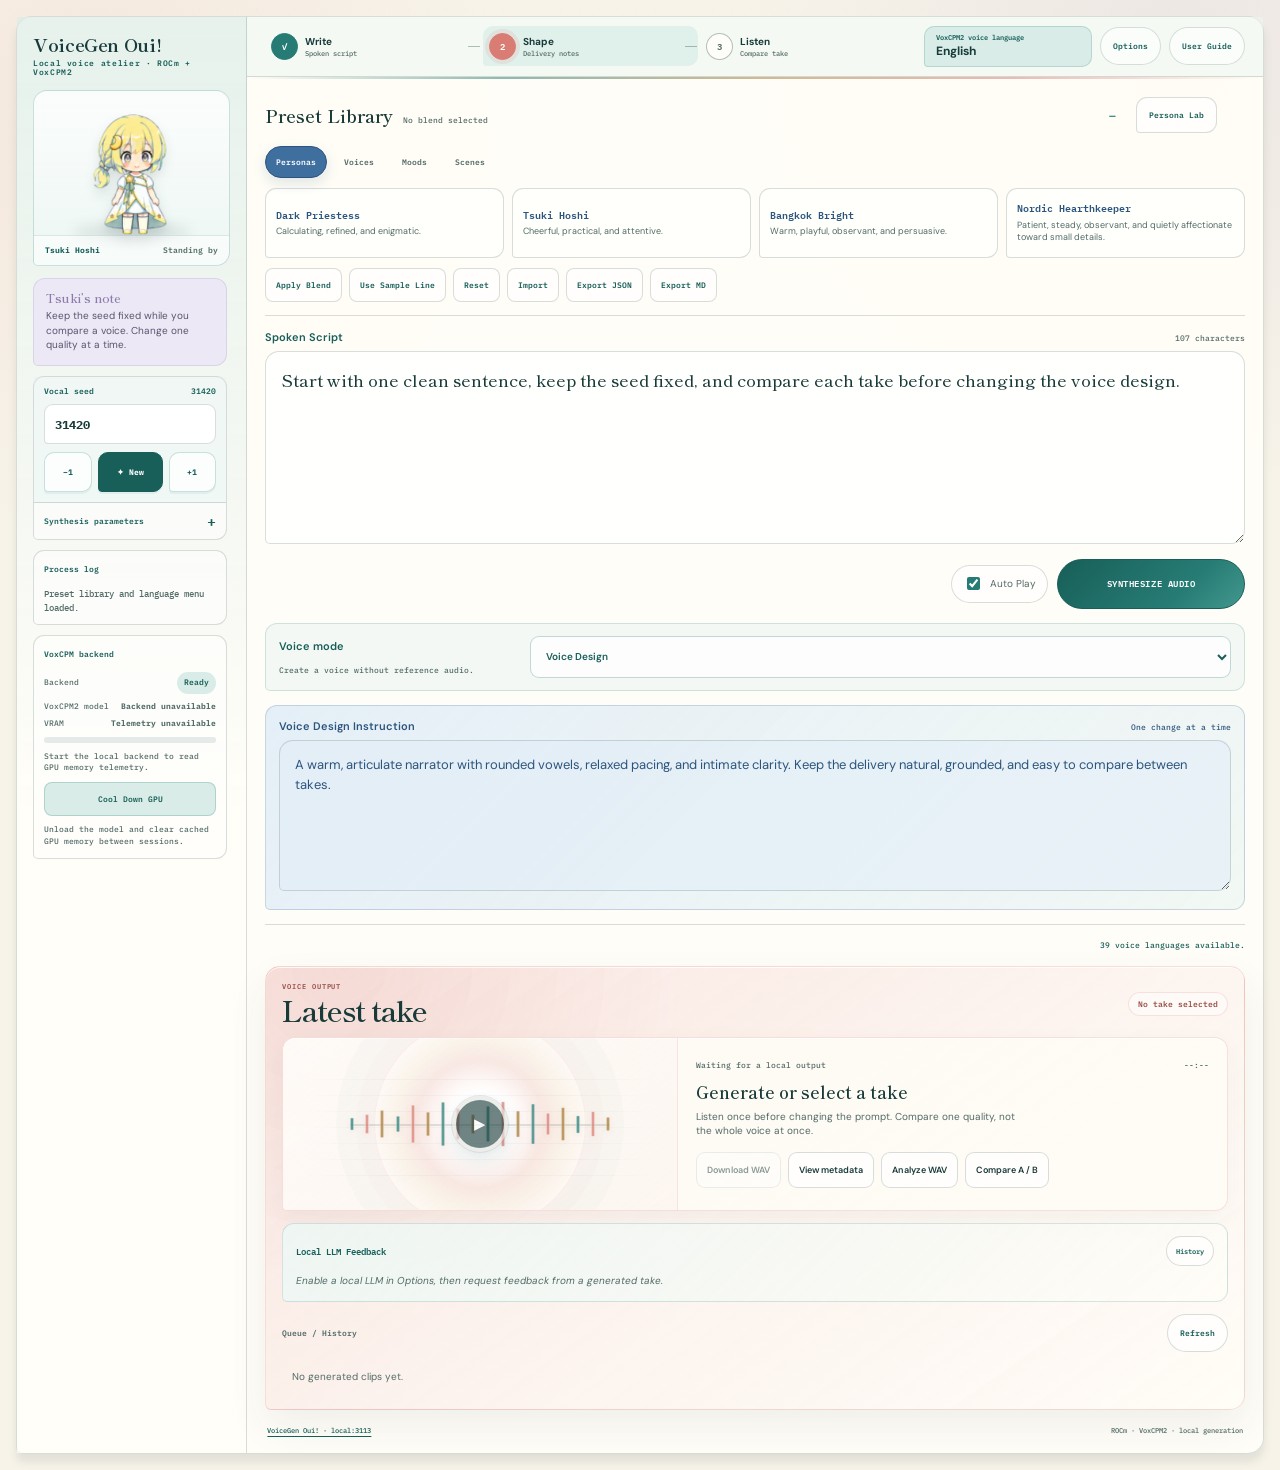
==== commit eaa5581a: "save 26-0824 2057 — clarify voice modes" ====
--- a/app/index.html
+++ b/app/index.html
@@ -391,17 +391,24 @@
     }
     textarea:focus { border-color: rgba(38,124,116,.55); background: white; box-shadow: 0 0 0 4px rgba(38,124,116,.07); }
     #text-input { font: 500 17px/1.6 var(--display); }
-    #voice-input { min-height: 116px; color: var(--lilac-deep); background: rgba(236,232,245,.58); font-size: 13px; }
-    body.prompt-text-large #text-input, body.prompt-text-large #voice-input { font-size: 1.5em; }
+    #voice-input, #direction-input { min-height: 116px; font-size: 13px; }
+    #voice-input { color: var(--persona-blue-deep); background: rgba(226,237,247,.62); }
+    #direction-input { color: var(--lilac-deep); background: rgba(236,232,245,.58); }
+    body.prompt-text-large #text-input, body.prompt-text-large #voice-input, body.prompt-text-large #direction-input { font-size: 1.5em; }
     .script-synthesis-row { display: flex; align-items: center; justify-content: flex-end; gap: 9px; flex-wrap: wrap; margin-top: 10px; }
-    .script-synthesis-row .quiet-button { margin-right: auto; }
+    .voice-mode-group { display: grid; grid-template-columns: minmax(190px, .34fr) minmax(0, 1fr); align-items: end; gap: 12px; padding: 12px 13px; border: 1px solid rgba(38,124,116,.18); border-radius: 12px 12px 12px 5px; background: rgba(237,246,243,.64); }
+    .voice-mode-group .field-head { display: block; margin: 0; }
+    .voice-mode-group .field-head label { display: block; margin-bottom: 4px; }
+    .voice-mode-select { width: 100%; min-height: 42px; border: 1px solid rgba(38,124,116,.28); border-radius: 9px; padding: 0 11px; color: var(--teal-deep); background: rgba(255,255,255,.76); font: 600 10px/1 var(--body); }
+    .mode-panel { padding: 13px; border-radius: 12px 12px 12px 5px; }
+    .mode-panel-design { border: 1px solid rgba(63,111,159,.24); background: linear-gradient(135deg, rgba(226,237,247,.9), rgba(237,246,243,.72)); }
+    .mode-panel-design .field-head label { color: var(--persona-blue-deep); }
+    .mode-panel-design .field-hint { color: var(--persona-blue-deep); }
+    .mode-panel-direction { border: 1px solid rgba(140,124,173,.24); background: var(--lilac-pale); }
+    .mode-panel-direction .field-head label, .mode-panel-direction .field-hint { color: var(--lilac-deep); }
 
     .upload-tools-panel { padding: 13px; border: 1px solid rgba(140,124,173,.2); border-radius: 12px 12px 12px 5px; background: var(--lilac-pale); }
     .upload-tools-note { margin: 0 0 10px; color: var(--lilac-deep); font: 500 9px/1.55 var(--utility); }
-    .mode-toggle { display: grid; grid-template-columns: 1fr 1fr; gap: 6px; margin-bottom: 10px; }
-    .mode-button { padding: 8px 10px; border: 1px solid rgba(140,124,173,.25); border-radius: 9px; background: rgba(255,255,255,.55); color: var(--lilac-deep); font: 600 9px/1 var(--utility); cursor: pointer; }
-    .mode-button[aria-pressed="true"] { border-color: var(--teal); background: var(--mint-pale); color: var(--teal-deep); }
-    .upload-pane[hidden] { display: none; }
     .upload-grid { display: grid; grid-template-columns: 1fr 1fr; gap: 10px; }
     .upload-grid label { color: var(--lilac-deep); font-size: 10px; }
     .upload-grid input, .upload-grid textarea { width: 100%; margin-top: 6px; font-size: 9px; }
@@ -732,6 +739,7 @@
       .language-control { min-width: 0; }
       .chat-feed { overflow: visible; padding: 14px; }
       .upload-grid { grid-template-columns: 1fr; }
+      .voice-mode-group { grid-template-columns: 1fr; }
       .action-hint { width: 100%; margin-left: 0; }
       .generate-button { width: 100%; }
       .latest-body { grid-template-columns: 1fr !important; }
@@ -861,34 +869,46 @@
         <section class="input-group" aria-labelledby="script-label">
           <div class="field-head"><label id="script-label" for="text-input">Spoken Script</label><span class="field-hint" id="character-count">107 characters</span></div>
           <textarea id="text-input" rows="6">Start with one clean sentence, keep the seed fixed, and compare each take before changing the voice design.</textarea>
-          <div class="script-synthesis-row"><button class="quiet-button" id="btn-upload-tools" type="button" aria-expanded="false" hidden>Clone / Continue</button><label class="autoplay-label"><input type="checkbox" id="autoplay-input" checked> Auto Play</label><button class="generate-button" id="generate-btn" type="button"><span>Synthesize Audio</span></button></div>
+          <div class="script-synthesis-row"><label class="autoplay-label"><input type="checkbox" id="autoplay-input" checked> Auto Play</label><button class="generate-button" id="generate-btn" type="button"><span>Synthesize Audio</span></button></div>
         </section>
 
-        <section class="input-group" aria-labelledby="voice-label">
+        <section class="voice-mode-group" aria-labelledby="voice-mode-label">
+          <div class="field-head"><label id="voice-mode-label" for="voice-mode">Voice mode</label><span class="field-hint" id="voice-mode-hint">Create a voice without reference audio.</span></div>
+          <select class="voice-mode-select" id="voice-mode">
+            <option value="voice-design" selected>Voice Design</option>
+            <option value="zero-shot">Clone</option>
+            <option value="zero-shot-directed">Clone + Direction</option>
+            <option value="continuation">Continuation</option>
+          </select>
+        </section>
+
+        <section class="input-group mode-panel mode-panel-design" id="voice-design-panel" aria-labelledby="voice-label">
           <div class="field-head"><label id="voice-label" for="voice-input">Voice Design Instruction</label><span class="field-hint">One change at a time</span></div>
           <textarea id="voice-input" rows="6">A warm, articulate narrator with rounded vowels, relaxed pacing, and intimate clarity. Keep the delivery natural, grounded, and easy to compare between takes.</textarea>
         </section>
 
-        <section class="upload-tools-panel" id="upload-tools-panel" aria-label="Uploaded voice tools" hidden>
-          <p class="upload-tools-note">Uploaded voice modes are tucked away until needed. Use them only with approved audio.</p>
-          <div class="mode-toggle" aria-label="Uploaded voice mode">
-            <button class="mode-button" id="btn-mode-clone" type="button" data-upload-mode="zero-shot" aria-pressed="true">Zero-Shot Clone</button>
-            <button class="mode-button" id="btn-mode-continuation" type="button" data-upload-mode="continuation" aria-pressed="false">Continuation</button>
+        <section class="input-group mode-panel mode-panel-direction" id="direction-panel" aria-labelledby="direction-label" hidden>
+          <div class="field-head"><label id="direction-label" for="direction-input">Voice Direction</label><span class="field-hint">Shapes the approved clone.</span></div>
+          <textarea id="direction-input" rows="4" placeholder="Warm, cheerful, and conversational."></textarea>
+        </section>
+
+        <section class="upload-tools-panel" id="clone-panel" aria-label="Clone reference audio" hidden>
+          <p class="upload-tools-note">Clone uses approved reference audio. Clone + Direction also applies the purple direction above.</p>
+          <div class="upload-grid">
+            <div><label for="ref-audio-input">Approved reference audio</label><span class="upload-file-row"><input id="ref-audio-input" type="file" accept="audio/*"><button class="upload-clear" id="btn-clear-ref-audio" type="button">Clear</button></span></div>
           </div>
-          <div class="upload-pane" id="upload-pane-clone" data-upload-pane="zero-shot">
-            <div class="upload-grid">
-              <div><label for="ref-audio-input">Approved reference audio</label><span class="upload-file-row"><input id="ref-audio-input" type="file" accept="audio/*"><button class="upload-clear" id="btn-clear-ref-audio" type="button">Clear</button></span></div>
-            </div>
+        </section>
+
+        <section class="upload-tools-panel" id="continuation-panel" aria-label="Continuation prompt audio" hidden>
+          <p class="upload-tools-note">Continuation continues the supplied performance from approved prompt audio and its exact transcription.</p>
+          <div class="upload-grid">
+            <div><label for="prompt-audio-input">Approved prompt audio</label><span class="upload-file-row"><input id="prompt-audio-input" type="file" accept="audio/*"><button class="upload-clear" id="btn-clear-prompt-audio" type="button">Clear</button></span></div>
+            <label>Exact prompt transcription<textarea id="prompt-text-input" rows="2" placeholder="What the approved clip says"></textarea></label>
           </div>
-          <div class="upload-pane" id="upload-pane-continuation" data-upload-pane="continuation" hidden>
-            <div class="upload-grid">
-              <div><label for="prompt-audio-input">Approved prompt audio</label><span class="upload-file-row"><input id="prompt-audio-input" type="file" accept="audio/*"><button class="upload-clear" id="btn-clear-prompt-audio" type="button">Clear</button></span></div>
-              <label>Exact prompt transcription<textarea id="prompt-text-input" rows="2" placeholder="What the approved clip says"></textarea></label>
-            </div>
-          </div>
-          <div class="consent-panel">
-            <label><input type="checkbox" id="consent-input"><span>I have permission to use the uploaded voice material and understand this generation may imitate the supplied speaker or performance.</span></label>
-          </div>
+        </section>
+
+        <section class="consent-panel" id="consent-panel" hidden>
+          <label><input type="checkbox" id="consent-input"><span>I have permission to use the uploaded voice material and understand this generation may imitate the supplied speaker or performance.</span></label>
         </section>
 
         <div class="action-row">
@@ -952,7 +972,6 @@
     <div class="modal-card">
       <div class="modal-head"><h2 id="options-modal-title">Options</h2><button class="modal-close" type="button" data-close-modal="options-modal">Close</button></div>
       <div class="options-grid">
-        <label><span><input type="checkbox" id="clone-tools-enabled-input"> Enable Clone / Continue</span></label>
         <label><span><input type="checkbox" id="llm-enabled-input"> Enable Local LLM Feedback</span></label>
         <div class="llm-options-fields" id="llm-options-fields" hidden>
           <label>Provider<select id="llm-provider-input"><option value="lmstudio">LM Studio OpenAI-compatible</option><option value="ollama">Ollama Chat API</option><option value="openai-compatible">Other OpenAI-compatible Local Server</option></select></label>
@@ -1110,7 +1129,6 @@
         family: 'Official VoxCPM2 language'
       }));
       const LLM_OPTIONS_KEY = 'voicegen_oui.llmOptions.v1';
-      const CLONE_TOOLS_KEY = 'voicegen_oui.cloneToolsEnabled.v1';
       const LARGE_PROMPT_TEXT_KEY = 'voicegen_oui.largePromptText.v1';
       const TSUKI_DIALOGUE_KEY = 'voicegen_oui.tsukiDialogue.v1';
       const VRAM_OPTIONS_KEY = 'voicegen_oui.vramOptions.v1';
@@ -1151,7 +1169,7 @@
         analysis:['Generated audio inspector','Drop an original VoiceGen WAV to inspect its technical audio properties and match its filename to the local generation record for script, voice design, seed, parameters, and preset state.'],
         vram:['VRAM telemetry','Shows current GPU-memory use when the backend reports it. Warnings can pause generation before a likely overload.'],
         cooldown:['Cool Down GPU','Requests the backend to unload the model and clear cached GPU memory between sessions.'],
-        clone:['Clone / Continue','Zero-Shot Clone uses approved reference audio. Continuation uses approved prompt audio plus its exact transcription. Both require consent.'],
+        clone:['Voice modes','Voice Design creates a voice without a reference clip. Clone uses approved reference audio. Clone + Direction applies a delivery instruction to that clone. Continuation uses approved prompt audio plus its exact transcription. Uploaded voice modes require consent.'],
         credits:['Credits','VoiceGen Oui! by Cesar Borgenkrans. Local voice generation is powered by VoxCPM2. A quiet Made with care · sparklesnap.dev credit appears at the bottom of the Left Sidebar every 45 seconds and remains visible for 15 seconds.']
       };
       const apiPath = (path) => `${API_BASE}${path}`;
@@ -1310,6 +1328,8 @@
       const mascot = new StillMascot($('#tsuki-sprite'));
       const script = $('#text-input');
       const voice = $('#voice-input');
+      const direction = $('#direction-input');
+      const voiceMode = $('#voice-mode');
       const generate = $('#generate-btn');
       const output = $('#output-box');
       const play = $('#play-button');
@@ -1323,7 +1343,7 @@
       let dialogueHistory = [];
       let metadataRecord = null;
       let analyzedAudioRecord = null;
-      let uploadMode = 'zero-shot';
+      let uploadMode = voiceMode.value;
       let activePresetCategory = 'personas';
       let selectedPresetKeys = new Set();
       let customPersonas = [];
@@ -1348,6 +1368,50 @@
       function updateCount() {
         const count = script.value.length;
         $('#character-count').textContent = `${count} character${count === 1 ? '' : 's'}`;
+      }
+      const VOICE_MODE_COPY = {
+        'voice-design': {
+          hint: 'Create a voice without reference audio.',
+          guide: 'Voice Design is active. Describe the voice you want to create; no reference audio is used.',
+          action: 'Synthesize Audio'
+        },
+        'zero-shot': {
+          hint: 'Clone an approved reference voice.',
+          guide: 'Clone is active. Choose approved reference audio, then confirm permission before generating.',
+          action: 'Clone approved voice'
+        },
+        'zero-shot-directed': {
+          hint: 'Clone an approved voice and shape its delivery.',
+          guide: 'Clone + Direction is active. Add both approved reference audio and a delivery direction.',
+          action: 'Clone with direction'
+        },
+        'continuation': {
+          hint: 'Continue an approved performance from prompt audio.',
+          guide: 'Continuation is active. Add approved prompt audio and its exact transcription.',
+          action: 'Continue approved voice'
+        }
+      };
+      function isCloneMode(mode = uploadMode) { return mode === 'zero-shot' || mode === 'zero-shot-directed'; }
+      function voiceModeLabel(mode) {
+        return ({'voice-design':'Voice design','zero-shot':'Clone','zero-shot-directed':'Clone + Direction','continuation':'Continuation'})[mode] || 'Voice output';
+      }
+      function generationButtonLabel(mode = uploadMode, completed = false) {
+        return mode === 'voice-design' && completed ? 'Synthesize another take' : (VOICE_MODE_COPY[mode] || VOICE_MODE_COPY['voice-design']).action;
+      }
+      function updateVoiceMode(announce = false) {
+        uploadMode = voiceMode.value;
+        const isClone = isCloneMode();
+        $('#voice-design-panel').hidden = uploadMode !== 'voice-design';
+        $('#direction-panel').hidden = uploadMode !== 'zero-shot-directed';
+        $('#clone-panel').hidden = !isClone;
+        $('#continuation-panel').hidden = uploadMode !== 'continuation';
+        $('#consent-panel').hidden = uploadMode === 'voice-design';
+        $('#voice-mode-hint').textContent = (VOICE_MODE_COPY[uploadMode] || VOICE_MODE_COPY['voice-design']).hint;
+        generate.querySelector('span').textContent = generationButtonLabel();
+        if (announce) {
+          setGuide((VOICE_MODE_COPY[uploadMode] || VOICE_MODE_COPY['voice-design']).guide);
+          mascot.react('think');
+        }
       }
       function setStatus(status, log, hint) {
         $('#status-pill').textContent = status;
@@ -1727,7 +1791,7 @@
         currentRecord = record;
         $('#take-number').textContent = record.filename || 'Latest take';
         $('#take-meta').textContent = `${record.language || 'Unknown language'} · seed ${record.seed ?? -1}`;
-        $('#take-name').textContent = record.mode === 'voice-design' ? 'Voice design · local output' : `${record.mode || 'Voice output'} · local output`;
+        $('#take-name').textContent = `${voiceModeLabel(record.mode)} · local output`;
         if (setAudio) setAudioSource(apiPath(record.url || `/outputs/${record.filename}`), record.filename, record);
         syncHistoryPlaybackState();
       }
@@ -2064,7 +2128,6 @@
         $('#llm-endpoint-input').value = options.endpoint;
         $('#llm-model-input').value = options.model || '';
         $('#llm-options-fields').hidden = !options.enabled;
-        $('#clone-tools-enabled-input').checked = readJsonStorage(CLONE_TOOLS_KEY,false) === true;
         $('#large-prompt-text-input').checked = readJsonStorage(LARGE_PROMPT_TEXT_KEY,false) === true;
         const vramOptions = readVramOptions();
         $('#vram-warning-enabled-input').checked = vramOptions.warningsEnabled;
@@ -2080,14 +2143,6 @@
           context_tokens:readLlmOptions().context_tokens || 4096
         };
         writeLlmOptions(options);
-        const cloneEnabled = $('#clone-tools-enabled-input').checked;
-        localStorage.setItem(CLONE_TOOLS_KEY, JSON.stringify(cloneEnabled));
-        $('#btn-upload-tools').hidden = !cloneEnabled;
-        if (!cloneEnabled) {
-          $('#upload-tools-panel').hidden = true;
-          $('#btn-upload-tools').setAttribute('aria-expanded', 'false');
-          generate.querySelector('span').textContent = 'Synthesize Audio';
-        }
         const large = $('#large-prompt-text-input').checked;
         localStorage.setItem(LARGE_PROMPT_TEXT_KEY, JSON.stringify(large));
         document.body.classList.toggle('prompt-text-large', large);
@@ -2219,14 +2274,17 @@
           setStatus('Script needed', 'Generation paused: spoken script is empty.', 'Write a spoken line first.');
           return;
         }
-        const uploadToolsOpen = !$('#upload-tools-panel').hidden;
-        const mode = uploadToolsOpen ? uploadMode : 'voice-design';
+        const mode = uploadMode;
         const consentAck = $('#consent-input').checked;
         const refFile = $('#ref-audio-input').files[0] || null;
         const promptFile = $('#prompt-audio-input').files[0] || null;
         const promptText = $('#prompt-text-input').value.trim();
-        if (mode === 'zero-shot' && !refFile) {
-          setStatus('Reference needed', 'Zero-Shot Clone requires approved reference audio.', 'Choose a reference-audio file first.');
+        if (isCloneMode(mode) && !refFile) {
+          setStatus('Reference needed', `${voiceModeLabel(mode)} requires approved reference audio.`, 'Choose a reference-audio file first.');
+          return;
+        }
+        if (mode === 'zero-shot-directed' && !direction.value.trim()) {
+          setStatus('Voice direction needed', 'Clone + Direction needs a delivery instruction.', 'Describe the cloned delivery before generating.');
           return;
         }
         if (mode === 'continuation' && (!promptFile || !promptText)) {
@@ -2240,7 +2298,7 @@
         let refAudioBase64 = null;
         let promptAudioBase64 = null;
         try {
-          refAudioBase64 = mode === 'zero-shot' ? await fileToBase64(refFile) : null;
+          refAudioBase64 = isCloneMode(mode) ? await fileToBase64(refFile) : null;
           promptAudioBase64 = mode === 'continuation' ? await fileToBase64(promptFile) : null;
         } catch (error) {
           setStatus('File error', error.message, 'Choose the approved audio file again.');
@@ -2258,7 +2316,7 @@
           text: script.value.trim(),
           language: $('#voice-language-current').textContent || 'English',
           mode,
-          voice_design: mode === 'voice-design' ? voice.value.trim() : null,
+          voice_design: mode === 'voice-design' ? voice.value.trim() : (mode === 'zero-shot-directed' ? direction.value.trim() : null),
           ref_audio_base64: refAudioBase64,
           prompt_audio_base64: promptAudioBase64,
           prompt_text: mode === 'continuation' ? promptText : null,
@@ -2323,9 +2381,7 @@
           mascot.release('conduct');
         } finally {
           generate.disabled = false;
-          generate.querySelector('span').textContent = $('#upload-tools-panel').hidden
-            ? 'Synthesize another take'
-            : (uploadMode === 'zero-shot' ? 'Clone approved voice' : 'Continue approved voice');
+          generate.querySelector('span').textContent = generationButtonLabel(uploadMode, true);
           loadRuntimeStatus();
         }
       });
@@ -2349,21 +2405,7 @@
         const button = event.target.closest('[data-guide-term]');
         if (button) renderGuideTerms(button.dataset.guideTerm);
       });
-      $('#btn-upload-tools').addEventListener('click', (event) => {
-        const panel = $('#upload-tools-panel');
-        panel.hidden = !panel.hidden;
-        event.currentTarget.setAttribute('aria-expanded', String(!panel.hidden));
-        generate.querySelector('span').textContent = panel.hidden ? 'Synthesize Audio' : (uploadMode === 'zero-shot' ? 'Clone approved voice' : 'Continue approved voice');
-        setGuide(panel.hidden ? 'Voice Design mode is active.' : 'Uploaded voice mode is active. Confirm permission before generating.');
-        mascot.react('think');
-      });
-      $$('[data-upload-mode]').forEach((button) => button.addEventListener('click', () => {
-        uploadMode = button.dataset.uploadMode;
-        $$('[data-upload-mode]').forEach((choice) => choice.setAttribute('aria-pressed', String(choice === button)));
-        $$('[data-upload-pane]').forEach((pane) => { pane.hidden = pane.dataset.uploadPane !== uploadMode; });
-        generate.querySelector('span').textContent = uploadMode === 'zero-shot' ? 'Clone approved voice' : 'Continue approved voice';
-        setGuide(uploadMode === 'zero-shot' ? 'Choose an approved reference voice, then confirm permission.' : 'Add approved prompt audio and its exact transcription.');
-      }));
+      voiceMode.addEventListener('change', () => updateVoiceMode(true));
       $('#btn-persona-lab').addEventListener('click', (event) => {
         event.preventDefault(); personaLabSelection = null; renderPersonaPicker(); showPersonaLabView('library'); openModal('persona-lab-modal'); mascot.react('think');
       });
@@ -2518,8 +2560,7 @@
       customPersonas = readJsonStorage(CUSTOM_PERSONAS_KEY, []);
       if (!Array.isArray(customPersonas)) customPersonas = [];
       if (dialogueHistory[0]?.reply) setTsukiDialogue(dialogueHistory[0].reply);
-      const cloneToolsEnabled = readJsonStorage(CLONE_TOOLS_KEY, false) === true;
-      $('#btn-upload-tools').hidden = !cloneToolsEnabled;
+      updateVoiceMode();
       document.body.classList.toggle('prompt-text-large', readJsonStorage(LARGE_PROMPT_TEXT_KEY, false) === true);
       $('#vram-panel').hidden = !readVramOptions().telemetryVisible;
       renderGuideTerms('synthesis');
